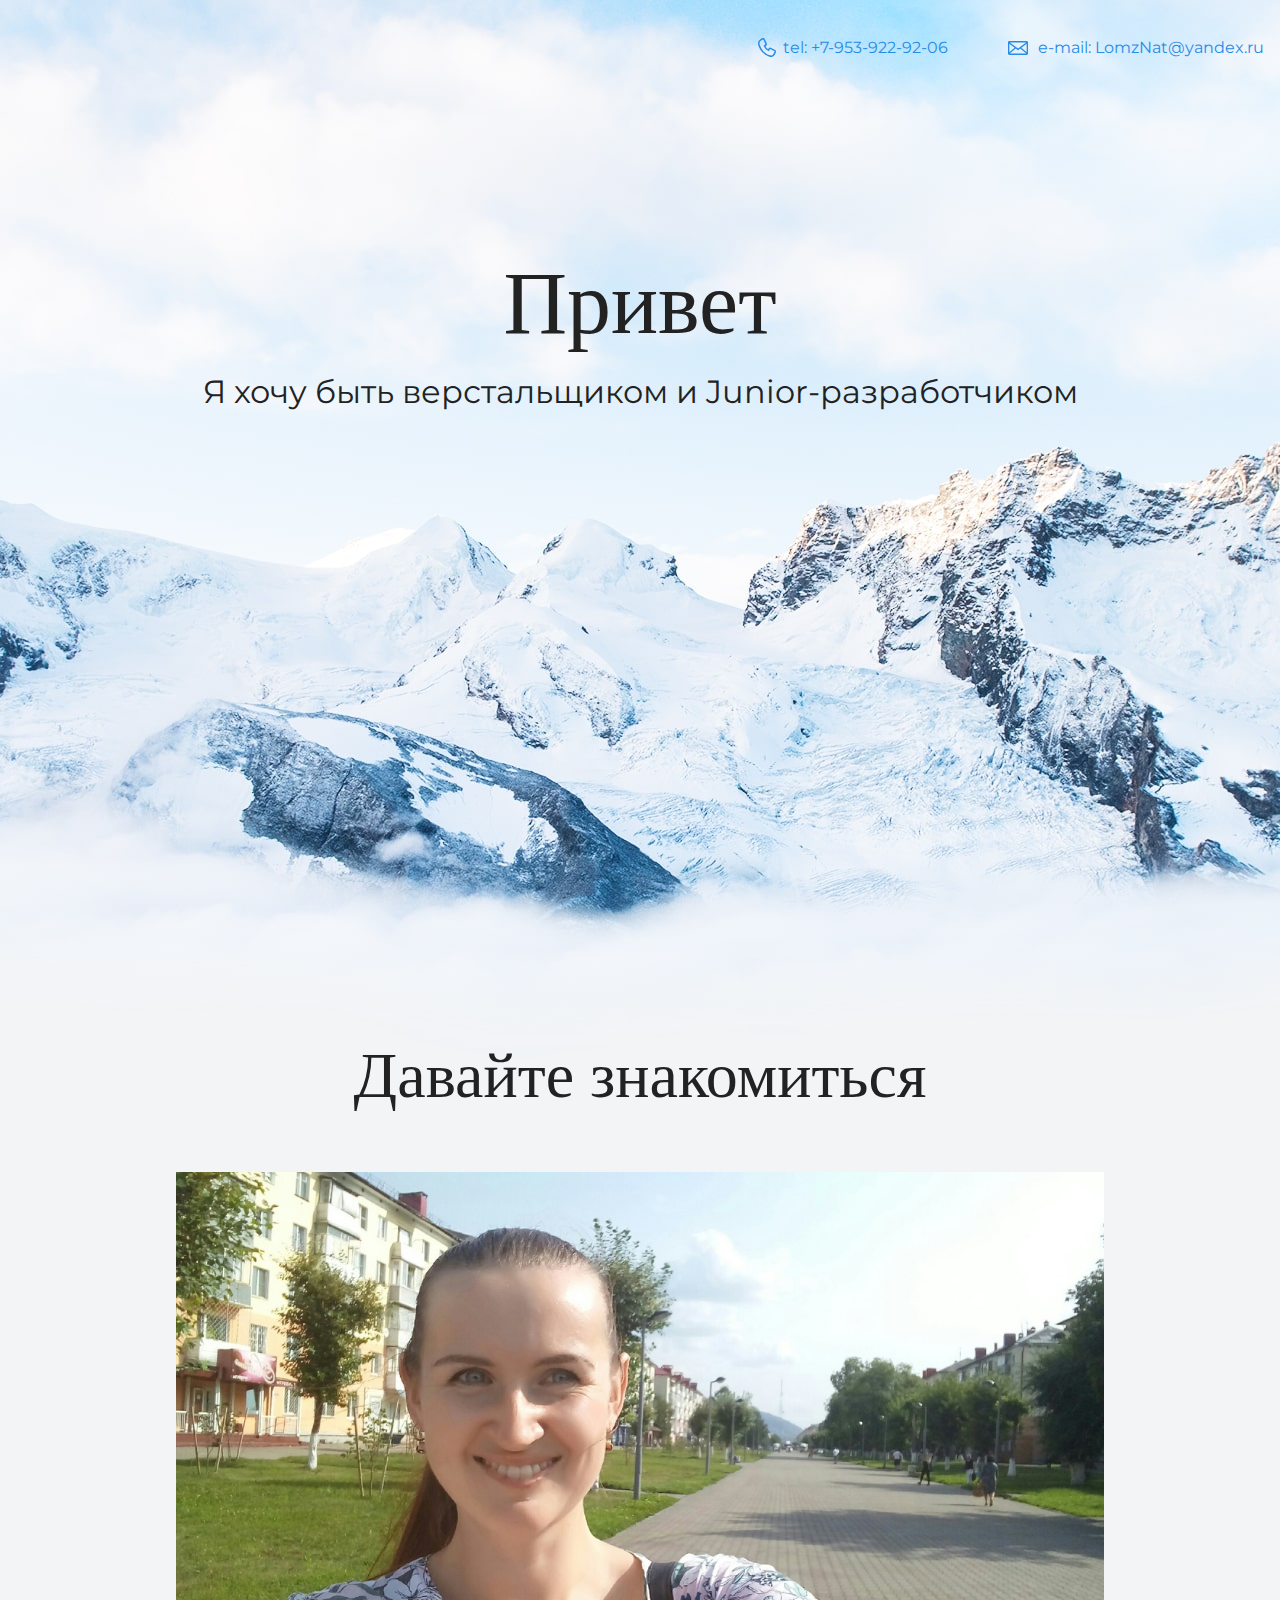
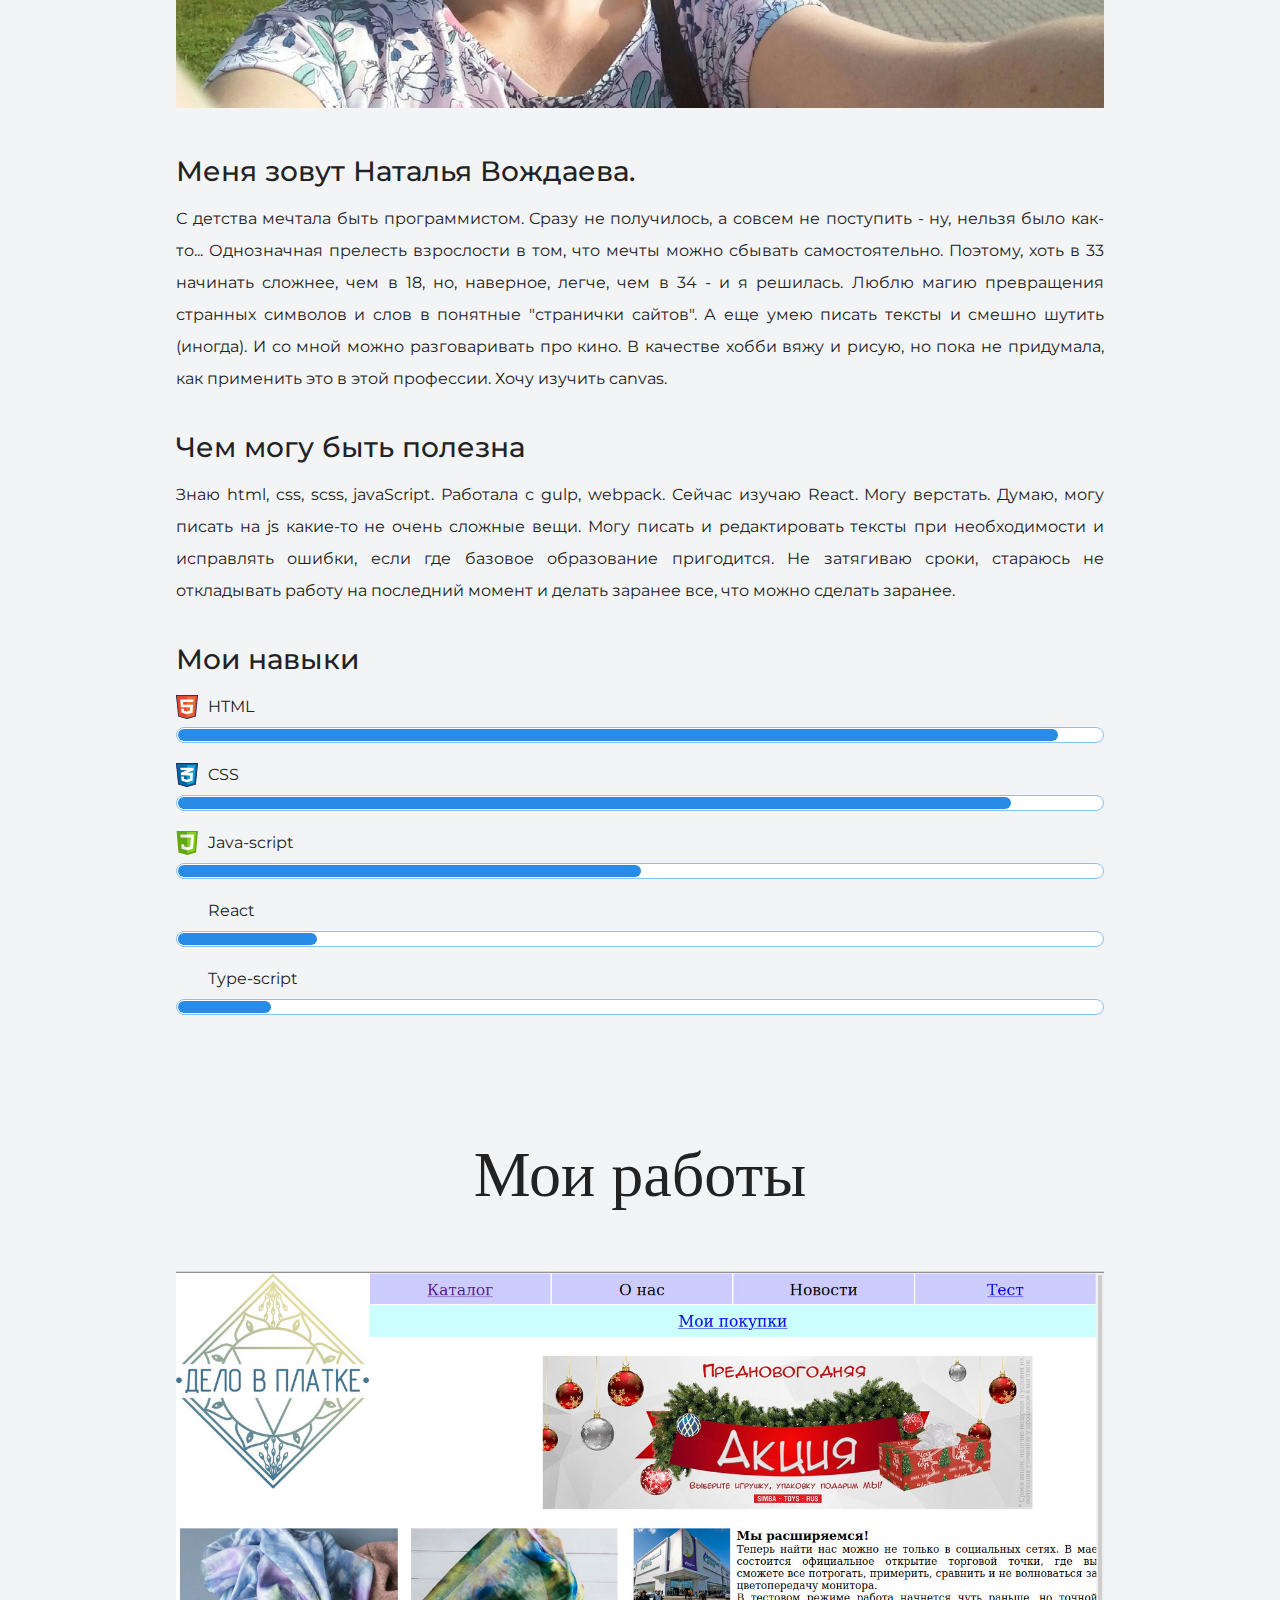
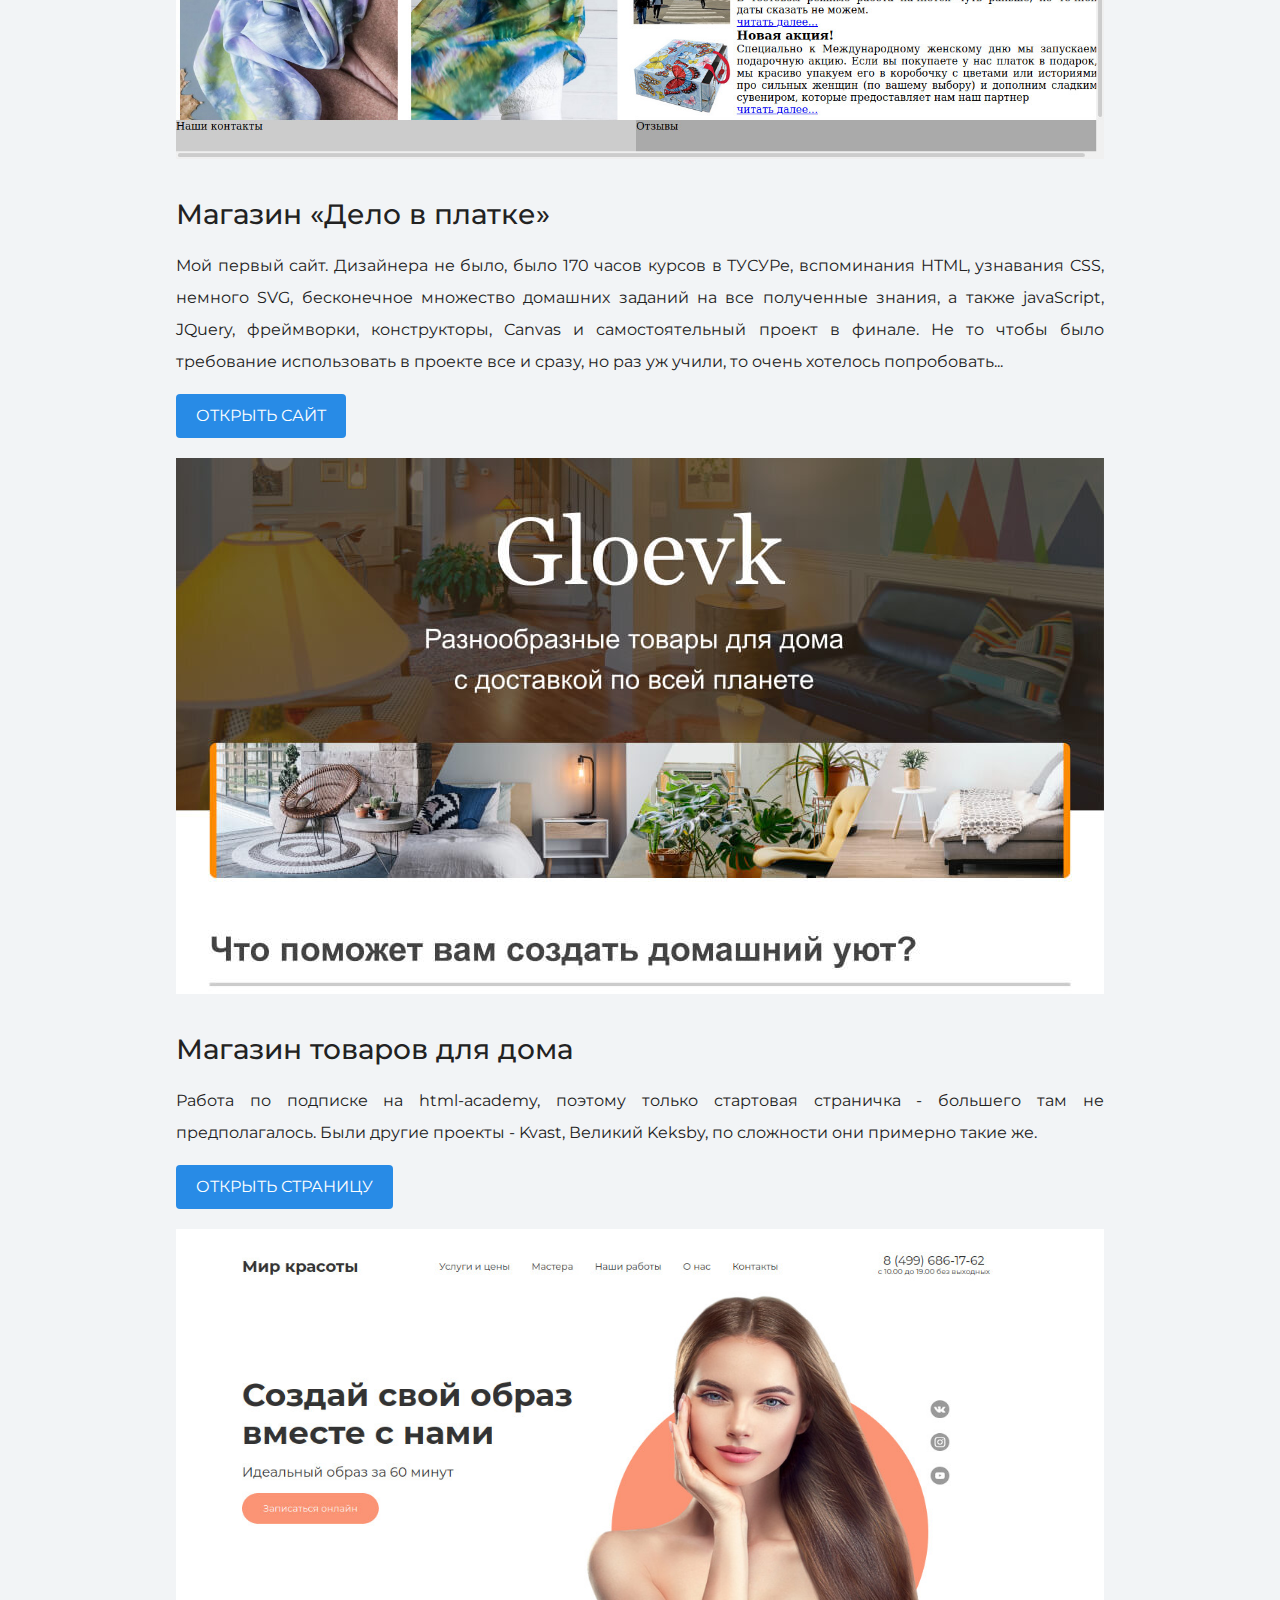
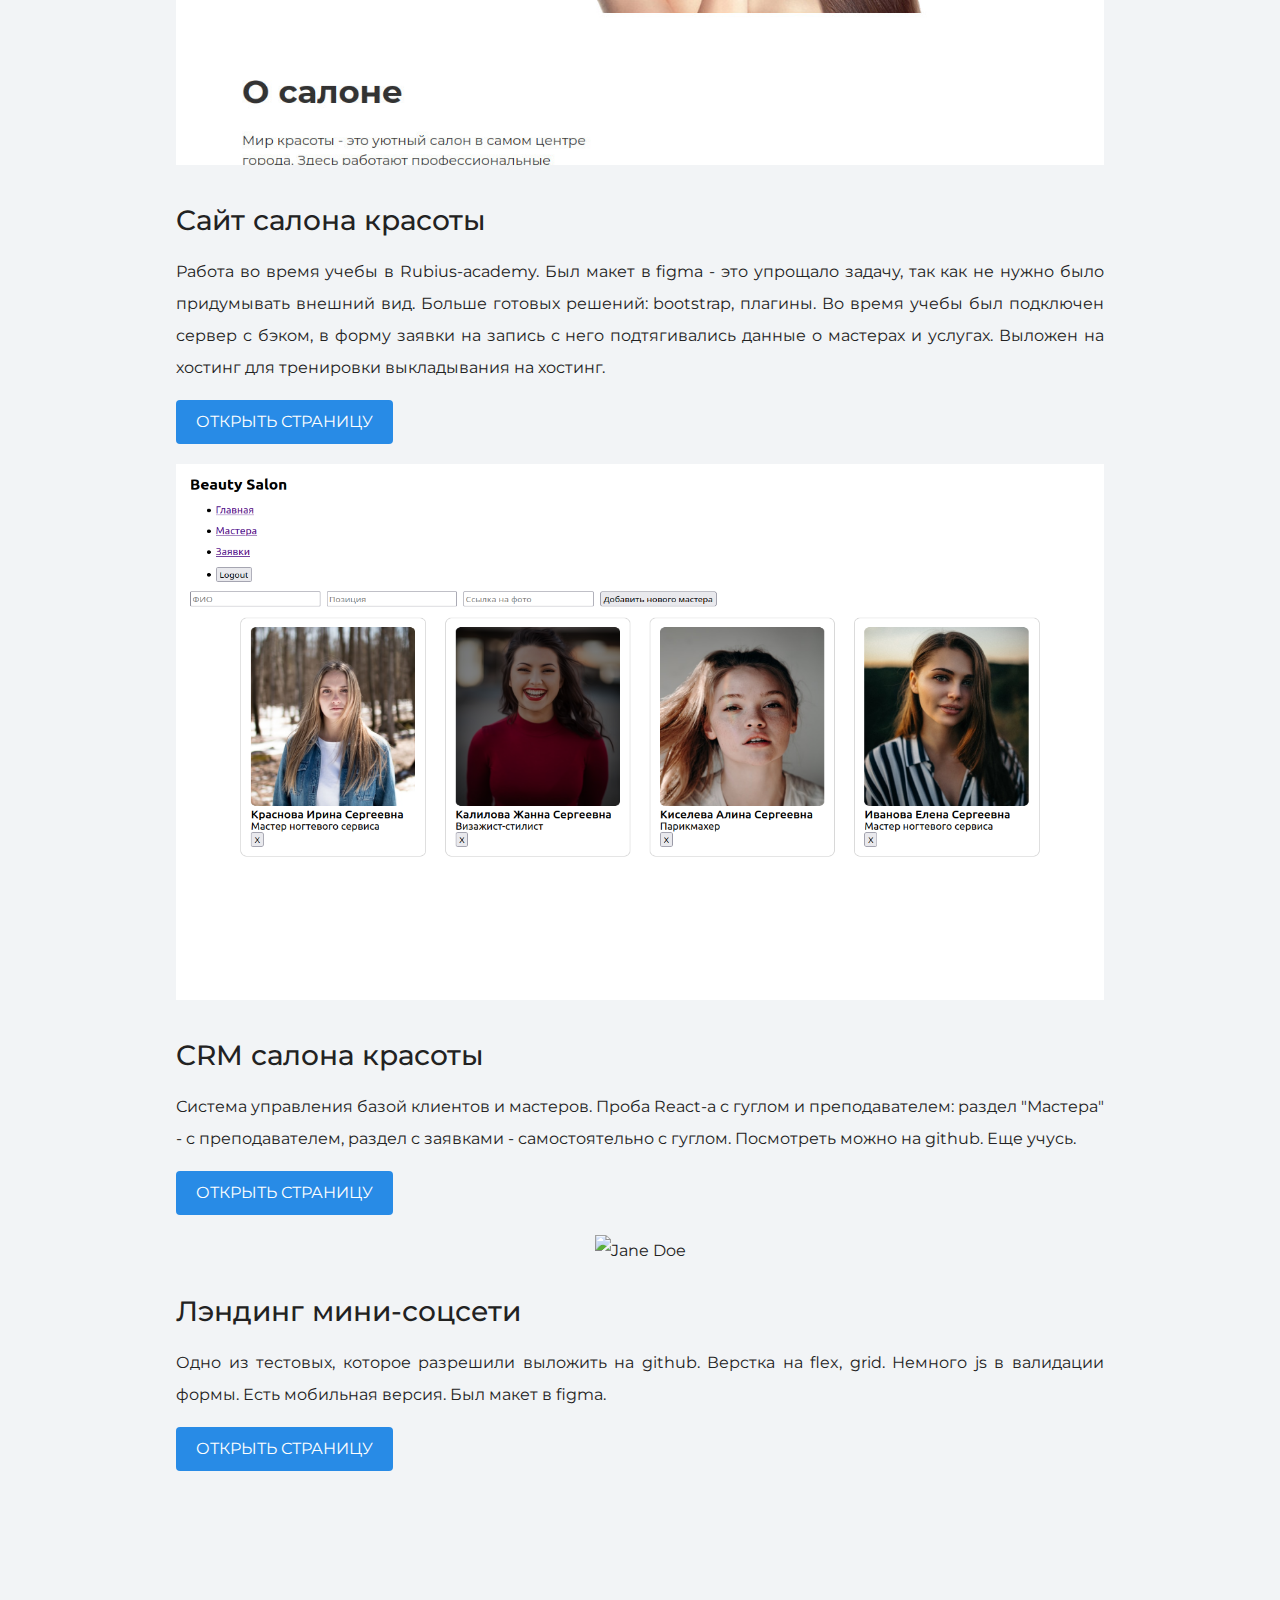
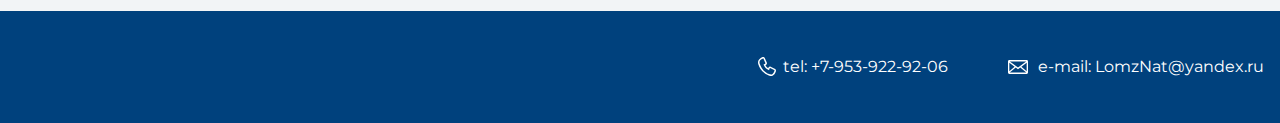
==== index.html @ 494c59b0 "Add files via upload" ====
<!DOCTYPE html>
<html lang="ru">
  <head>
    <meta charset="UTF-8">
    <link rel="stylesheet" href="style.css">
    <link href="https://fonts.googleapis.com/css?family=Montserrat:400,500,700|Old+Standard+TT&display=swap&subset=cyrillic" rel="stylesheet">
    <title>Портфолио Junior dev_Вождаева</title>
  </head>

  <body>
    <header class="page-header">
      <div class="container">
      <a href="tel:+79539229206" class="header-phone">tel: +7-953-922-92-06</a>
      <a href="mailto:LomzNat@yandex.ru" class="header-email">e-mail: LomzNat@yandex.ru</a>  
      </div>  
    </header>

    <section class="hero-image">
      <div class="container">
      <h1 class="heading">Привет</h1>
      <p>Я хочу быть верстальщиком и Junior-разработчиком</p>
    </div>
    </section>

    <section class="intro">
      <div class="container">
      <h2 class="subheading">Давайте знакомиться</h2>
      <figure class="user-image">
        <img src="files/photo2.jpeg" width="928" height="536" alt="Фотография">
      </figure>
      <h3>Меня зовут Наталья Вождаева.</h3>
      <p>С детства мечтала быть программистом. Сразу не получилось, а совсем не поступить - ну, нельзя было как-то... 
        Однозначная прелесть взрослости в том, что мечты можно сбывать самостоятельно. Поэтому, хоть в 33 начинать сложнее, 
        чем в 18, но, наверное, легче, чем в 34 - и я решилась. Люблю магию превращения странных символов и слов 
        в понятные "странички сайтов". А еще умею писать тексты и смешно шутить (иногда). И со мной можно разговаривать про кино. 
        В качестве хобби вяжу и рисую, но пока не придумала, как применить это в этой профессии. Хочу изучить canvas. 
      <h3>Чем могу быть полезна</h3>
      <p>Знаю html, css, scss, javaScript. Работала с gulp, webpack. Сейчас изучаю React. Могу верстать. Думаю, могу писать на js
        какие-то не очень сложные вещи. Могу писать и редактировать тексты при необходимости и исправлять ошибки, если 
        где базовое образование пригодится. Не затягиваю сроки, стараюсь не откладывать работу на последний момент и делать заранее все, 
        что можно сделать заранее. 
      </p>
    
    <div class="skills">
      <h3>Мои навыки</h3>
      <dl class="skills-list">
        <dt class="skill-html">HTML</dt>
        <dd class="level"><div style="width: 95%;">95%</div></dd>
        <dt class="skill-css">CSS</dt>
        <dd class="level"><div style="width: 90%;">90%</div></dd>
        <dt class="skill-js">Java-script</dt>
        <dd class="level"><div style="width: 50%;">50%</div></dd>
        <dt class="skill-react">React</dt>
        <dd class="level"><div style="width: 15%;">15%</div></dd>
        <dt class="skill-ts">Type-script</dt>
        <dd class="level"><div style="width: 10%;">10%</div></dd>
      </dl>
    </div>
    </div>
    </section>

    <section class="portfolio">
      <div class="container">
      <h2 class="subheading">Мои работы</h2>

      <figure class="project-image">
        <img src="files/delovplatke.jpg" width="928" height="488" alt="Cайт магазина Дело в платке">
      </figure>
      <h3>Магазин «Дело в платке»</h3>
      <p>Мой первый сайт. Дизайнера не было, было 170 часов курсов в ТУСУРе, вспоминания HTML, узнавания CSS, немного SVG,  
        бесконечное множество домашних заданий на все полученные знания, а также javaScript, 
        JQuery, фреймворки, конструкторы, Canvas и самостоятельный проект в финале. Не то чтобы было требование 
        использовать в проекте все и сразу, но раз уж учили, то очень хотелось попробовать...</p>
      <a class="button" href="source/delovplatke/index.html">Открыть сайт</a>
      
      <figure class="project-image">
        <img src="files/project.jpg" width="928" height="536" alt="Cайт магазина товаров для дома">
      </figure>
      <h3>Магазин товаров для дома</h3>
      <p>Работа по подписке на html-academy, поэтому только стартовая страничка - большего там не предполагалось. 
        Были другие проекты - Kvast, Великий Keksby, по сложности они примерно такие же.
      </p>
      <a class="button" href="source/project/index.html">Открыть страницу</a>

      <figure class="project-image">
        <img src="files/beautySalon.jpg" width="928" height="536" alt="Cайт салона красоты">
      </figure>
      <h3>Cайт салона красоты</h3>
      <p> Работа во время учебы в Rubius-academy. Был макет в figma - это упрощало задачу, так как не нужно было придумывать 
        внешний вид. Больше готовых решений: bootstrap, плагины. Во время учебы был подключен сервер с бэком, 
        в форму заявки на запись с него подтягивались данные о мастерах и услугах. Выложен на хостинг для тренировки выкладывания на хостинг.    
      </p>
      <a class="button" href="https://determined-swanson-a44406.netlify.app">Открыть страницу</a>

      <figure class="project-image">
        <img src="files/crm.jpg" width="928" height="536" alt="CRM салона красоты">
      </figure>
      <h3>CRM салона красоты</h3>
      <p>Система управления базой клиентов и мастеров. Проба React-а с гуглом и преподавателем: раздел "Мастера" - с преподавателем,
         раздел с заявками - самостоятельно с гуглом. Посмотреть можно на github. Еще учусь.</p>
      <a class="button" href="https://github.com/NataliaVozhdaeva/BeautyWorld/tree/crm">Открыть страницу</a>   

      <figure class="project-image">
        <img src="files/JD.png" width="928" height="536" alt="Jane Doe">
      </figure>
      <h3>Лэндинг мини-соцсети</h3>
      <p>Одно из тестовых, которое разрешили выложить на github. Верстка на flex, grid. Немного js в валидации формы. Есть мобильная версия. Был макет в figma.</p>
      <a class="button" href="source/Jane Doe/src/index.html">Открыть страницу</a>   
    </div>
    </section>

    <footer class="page-footer">
      <div class="container">
        <a href="tel:+79539229206" class="footer-phone">tel: +7-953-922-92-06</a>
        <a href="mailto:LomzNat@yandex.ru" class="footer-email">e-mail: LomzNat@yandex.ru</a>   
      </div>   
    </footer>
  </body>
</html>
---- style.css ----
body {
  margin: 0;
  min-width: 960px;
  font-family: "Montserrat", "Helvetica", "Arial", sans-serif;
  font-size: 16px;
  line-height: 32px;
  color: #222222;
  background-color: #f2f4f6;
  background-image: url("img/hero-bg.jpg");
  background-repeat: no-repeat;
  background-position: top center;
}

.container {
  max-width: 928px;
  margin: 0 auto;
  padding: 0 16px;
  text-align: justify;
}

.page-header {
  margin: 0 0 160px;
  padding: 32px 0 32px;
}

.page-header .container,
.page-footer .container {
  max-width: 1408px;
  text-align: right;
}

.page-header a {
  margin-left: 56px;
  color: #288be6;
  text-decoration: none;
  background-repeat: no-repeat;
  background-position: left;
}

.header-email {
  padding-left: 30px;
  background-image: url("img/icon-email-header.svg");
}

.header-phone {
  padding-left: 25px;
  background-image: url("img/icon-phone-header.svg");
}

.hero-image {
  margin-bottom: 620px;
}

.hero-image .container {
  max-width: 1408px;
  text-align: center;
}

.heading {
  margin: 0 0 16px;
  font-family: "Old Standard TT", "Times", "Times New Roman", serif;
  font-size: 88px;
  line-height: 96px;
  font-weight: 400;
}

.hero-image p {
  margin: 0;
  font-size: 32px;
  line-height: 48px;
}

.intro {
  margin: 0 0 120px;
}

.subheading {
  margin: 0 0 56px;
  font-family: "Old Standard TT", "Times", "Times New Roman", serif;
  font-size: 64px;
  line-height: 80px;
  font-weight: 400;
  text-align: center;
}

.user-image {
  margin: 0 0 32px;
  text-align: center;
}

.intro h3,
.portfolio h3 {
  margin: 0 0 12px;
  font-size: 28px;
  line-height: 40px;
  font-weight: 500;
}

.intro p {
  margin: 0 0 32px;
}

.skills-list {
  margin: 0;
  padding: 0;
}

.skills-list dt {
  padding-left: 32px;
  background-repeat: no-repeat;
  background-position: left;
}

.skill-html {
  background-image: url("img/icon-html.svg");
}

.skill-css {
  background-image: url("img/icon-css.svg");
}

.skill-js {
  background-image: url("img/icon-js.png");
}

.skill-react {
  background-image: url("img/1.png");
}

.skill-ts {
  background-image: url("img/type.png");
}

.level {
  margin: 4px 0 16px;
  padding: 0;
  height: 14px;
  font-size: 0;
  background-color: #ffffff;
  border: 1px solid #86c3fa;
  border-radius: 8px;
}

.level div {
  margin: 1px;
  height: 12px;
  background-color: #288be6;
  border-radius: 6px;
}

.portfolio {
  margin: 0 0 120px;
}

.projects {
  margin: 0;
  padding: 0;
  list-style: none;
}

.projects li {
  margin: 0 0 80px;
}

.project-image {
  margin: 0 0 24px;
  text-align: center;
}

.projects p {
  margin: 0 0 24px;
}

.button {
  padding: 6px 20px;
  display: inline-block;
  vertical-align: baseline;
  text-decoration: none;
  text-transform: uppercase;
  border-radius: 4px;
  background-color: #288be6;
  color: #ffffff;
  margin-bottom: 20px;
}

.page-footer {
  padding: 40px 0;
  background-color: #00417d;
}

.page-footer a {
  margin-left: 56px;
  color: #ffffff;
  text-decoration: none;
  background-repeat: no-repeat;
  background-position: left;
}

.footer-email {
  padding-left: 30px;
  background-image: url("img/icon-email-footer.svg");
}

.footer-phone {
  padding-left: 25px;
  background-image: url("img/icon-phone-footer.svg");
}
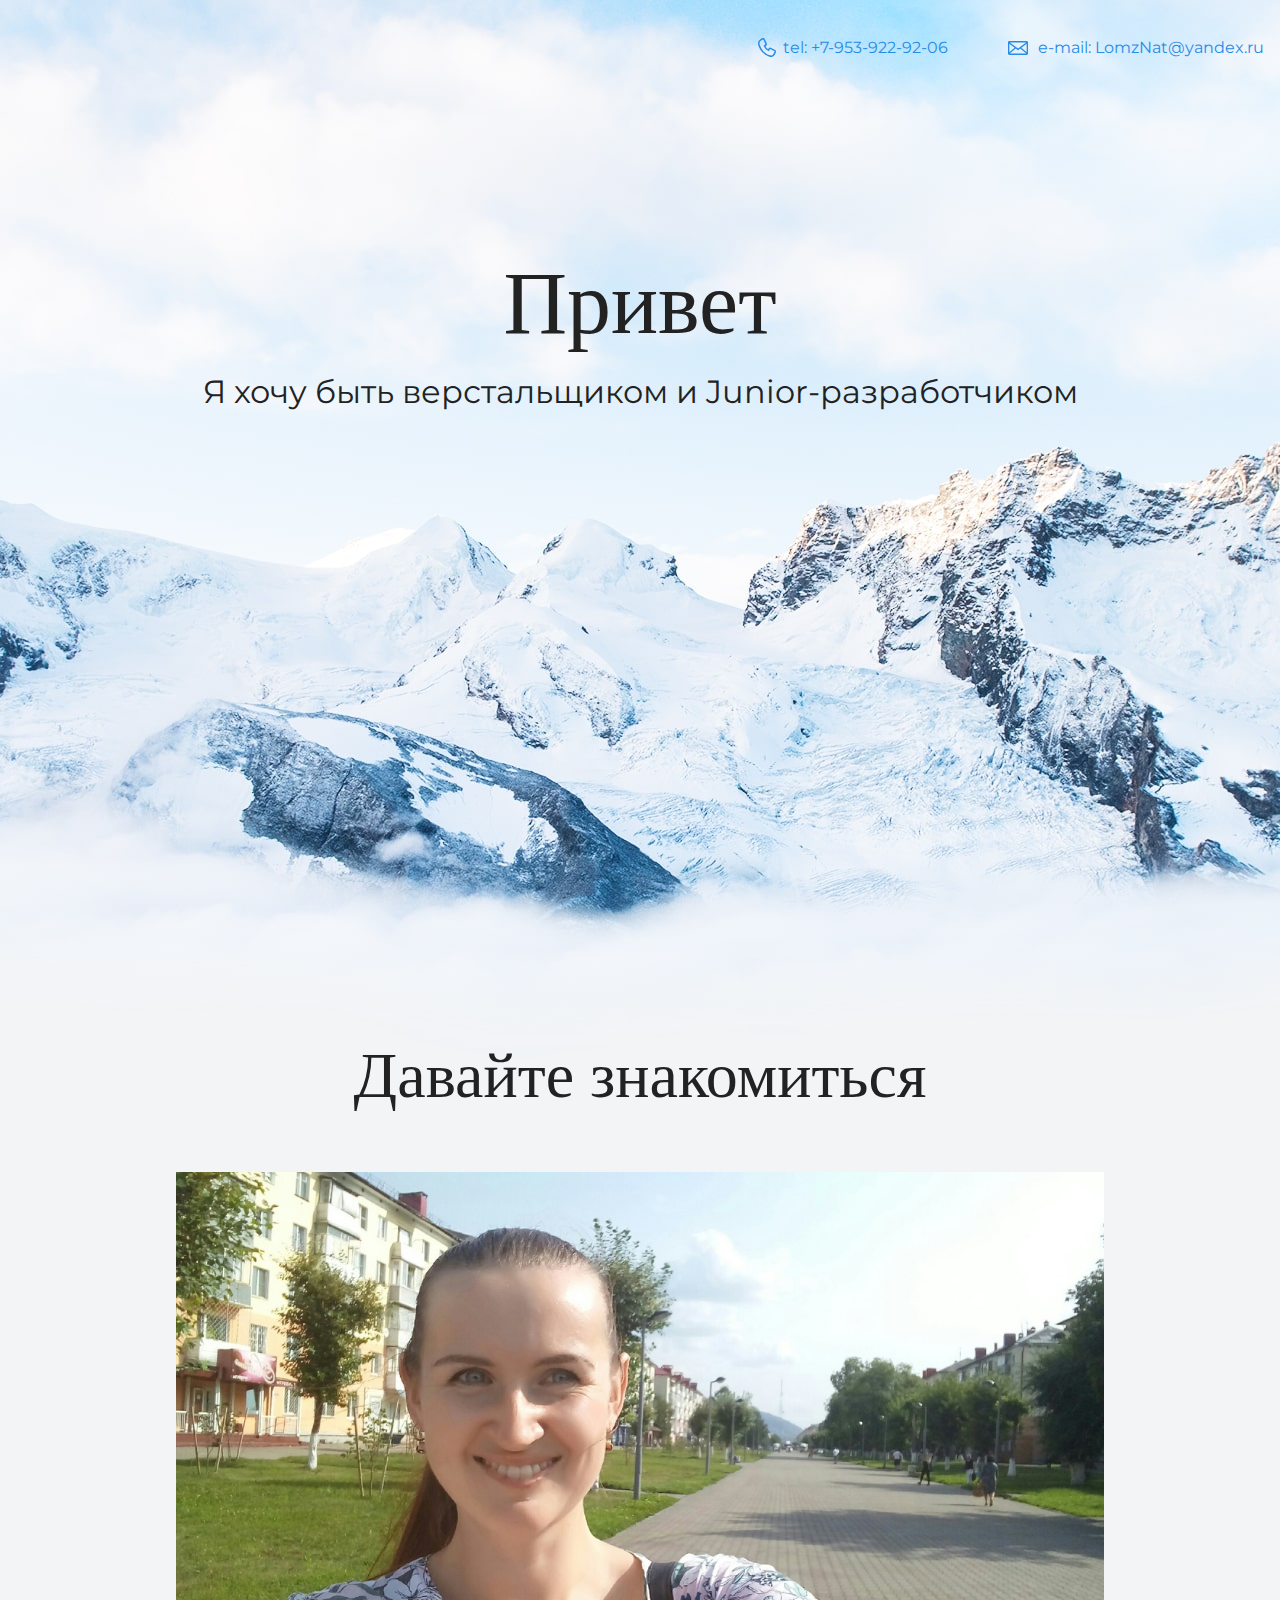
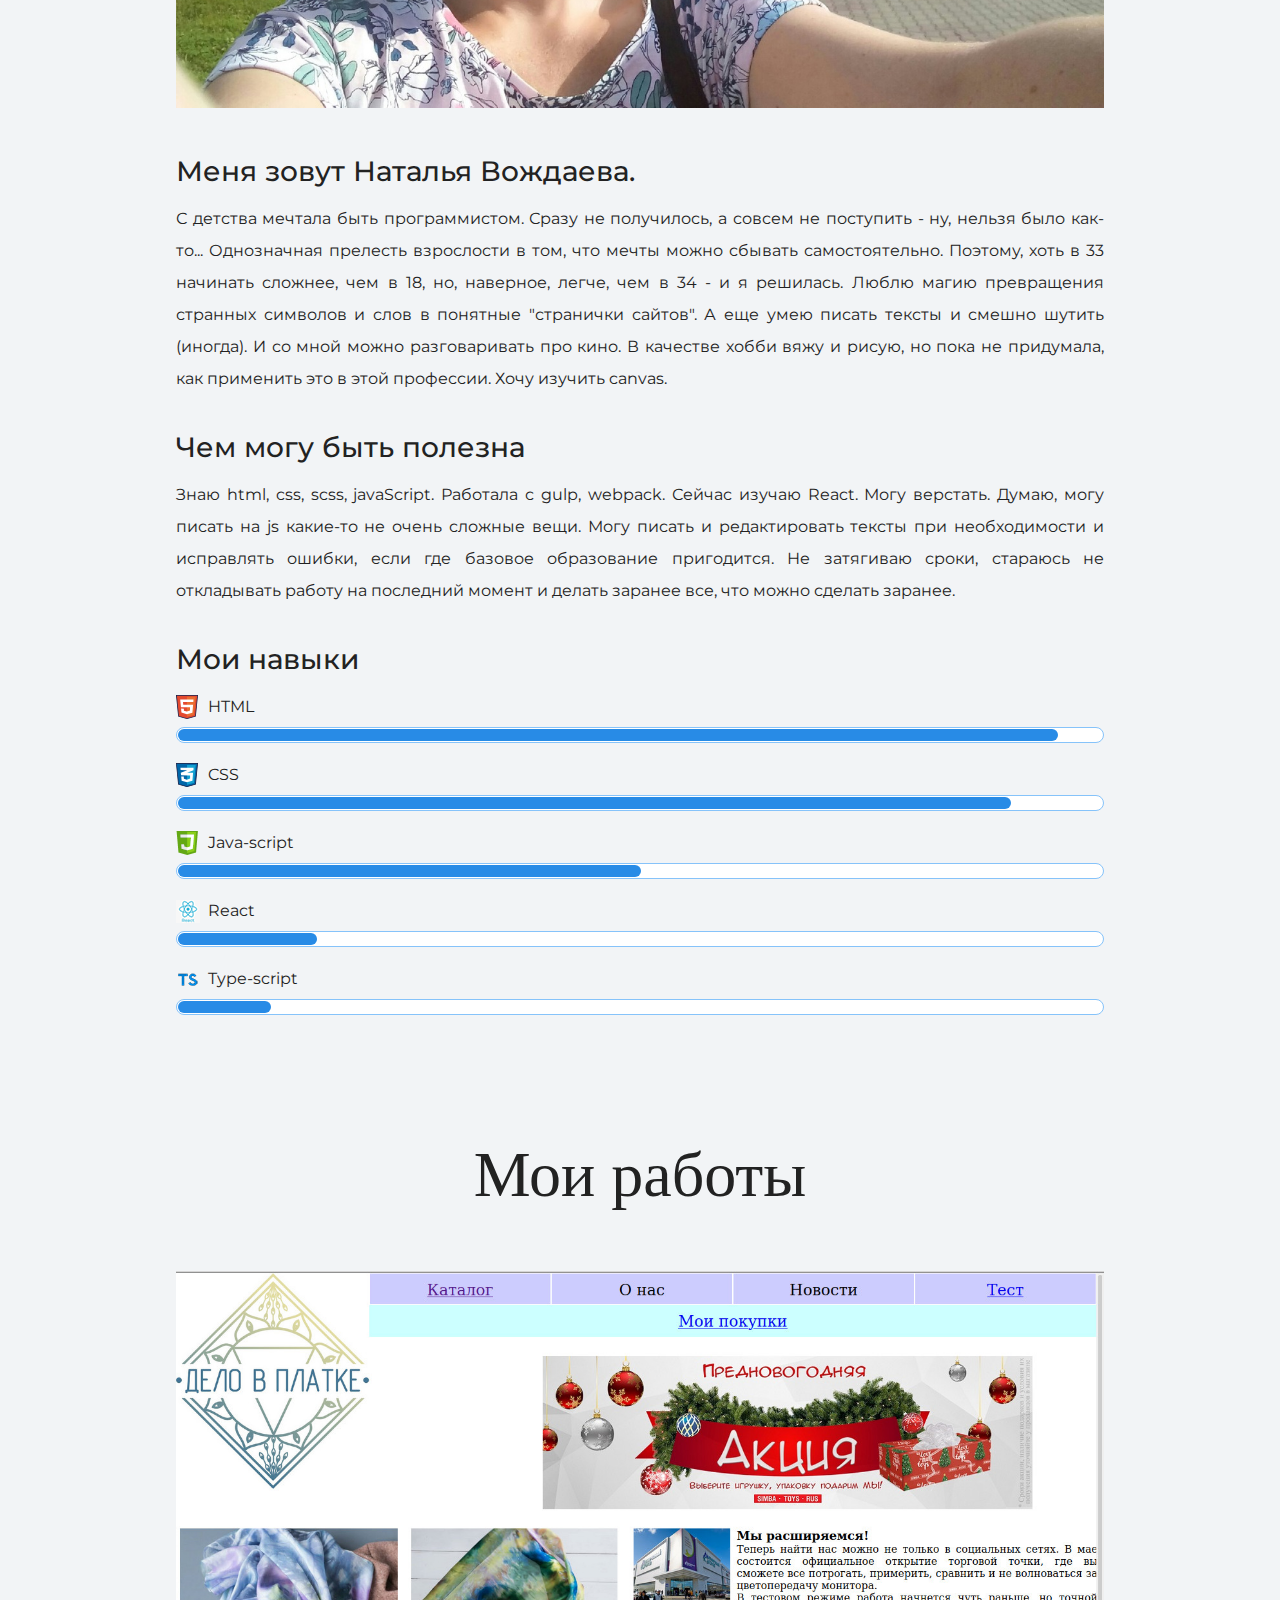
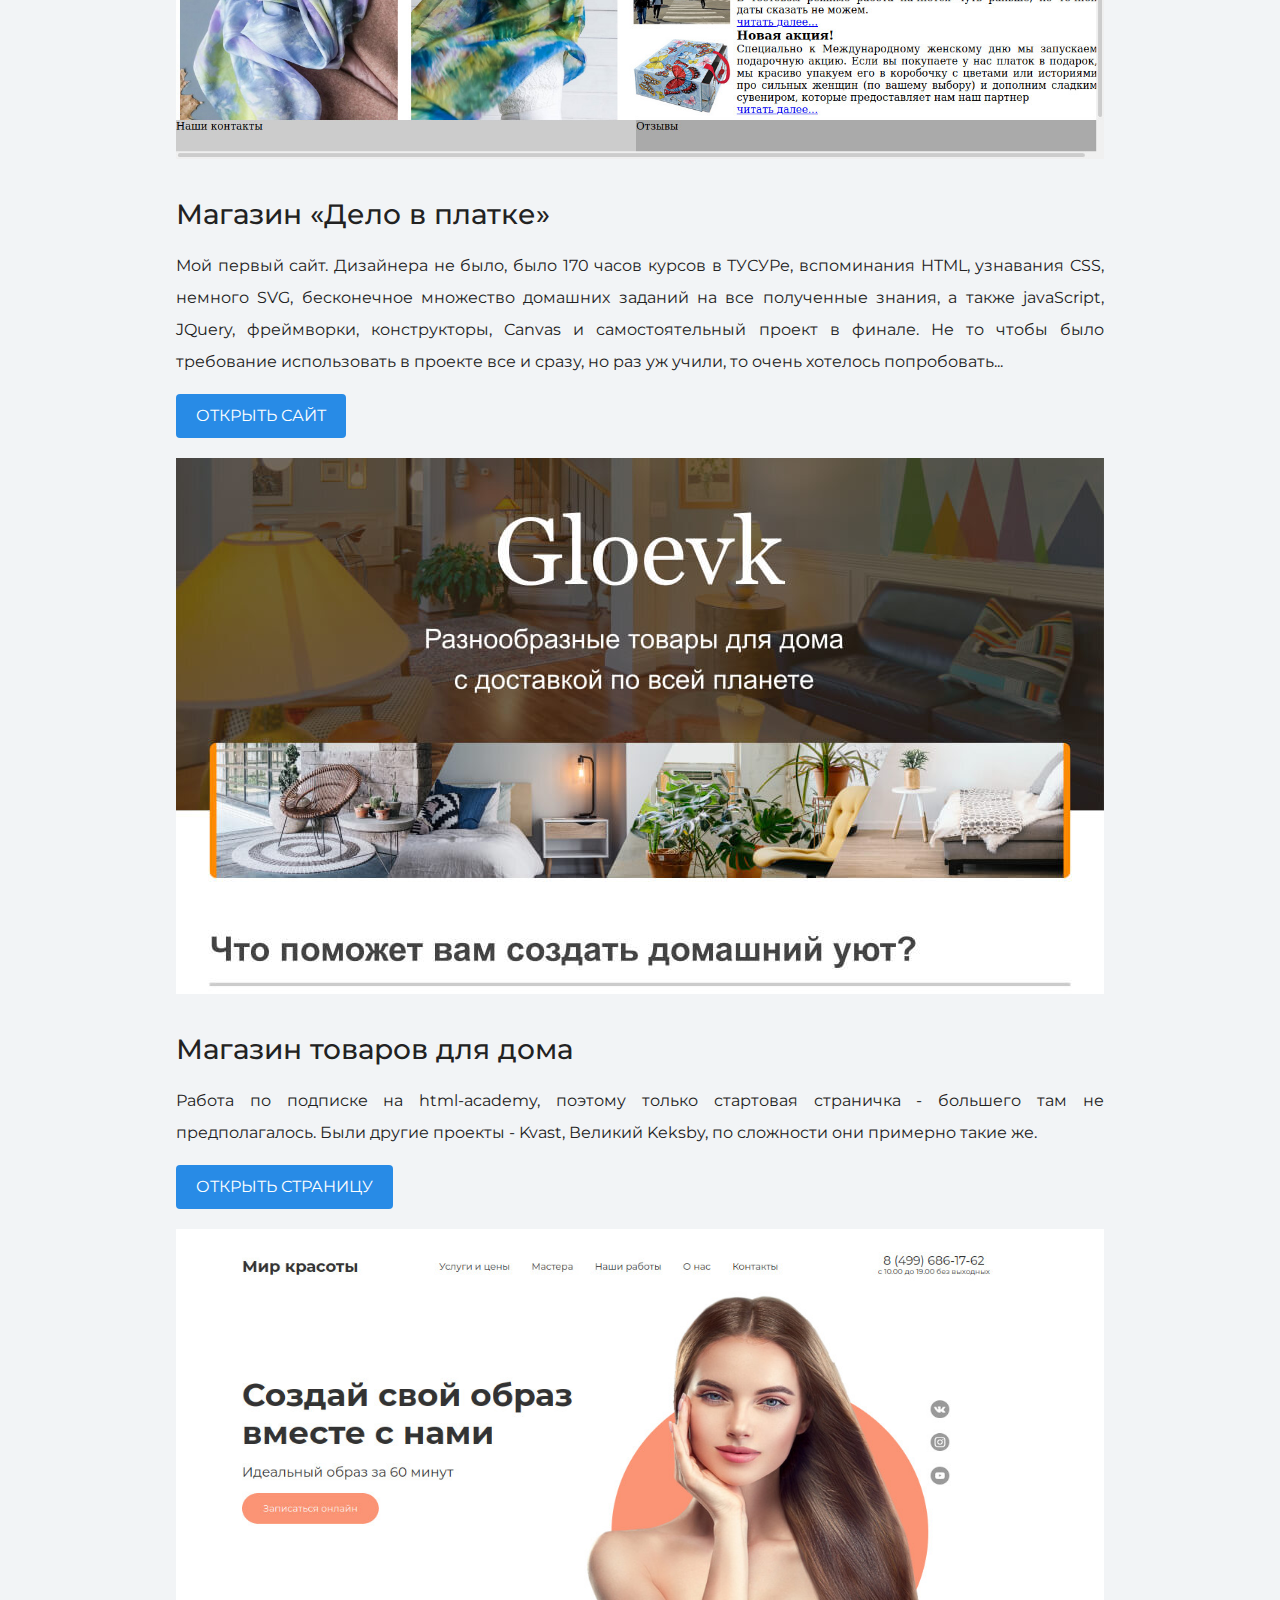
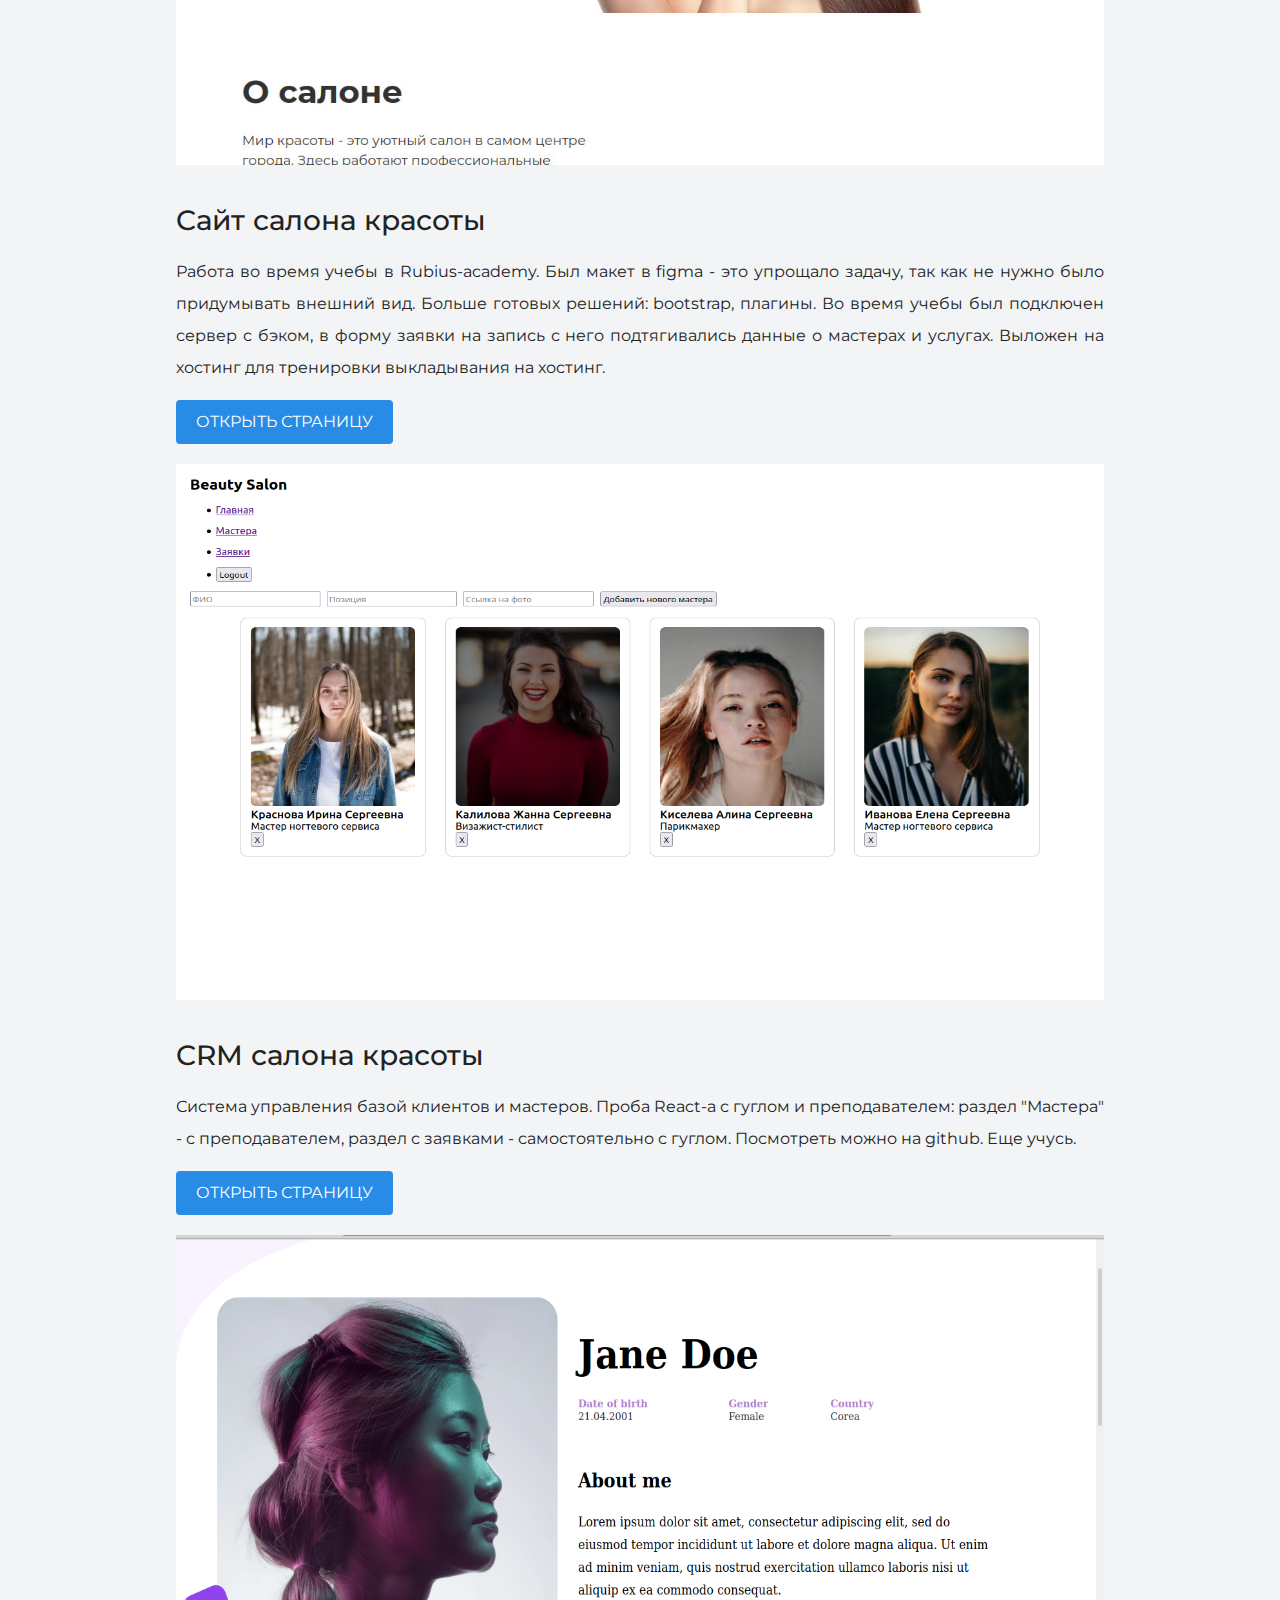
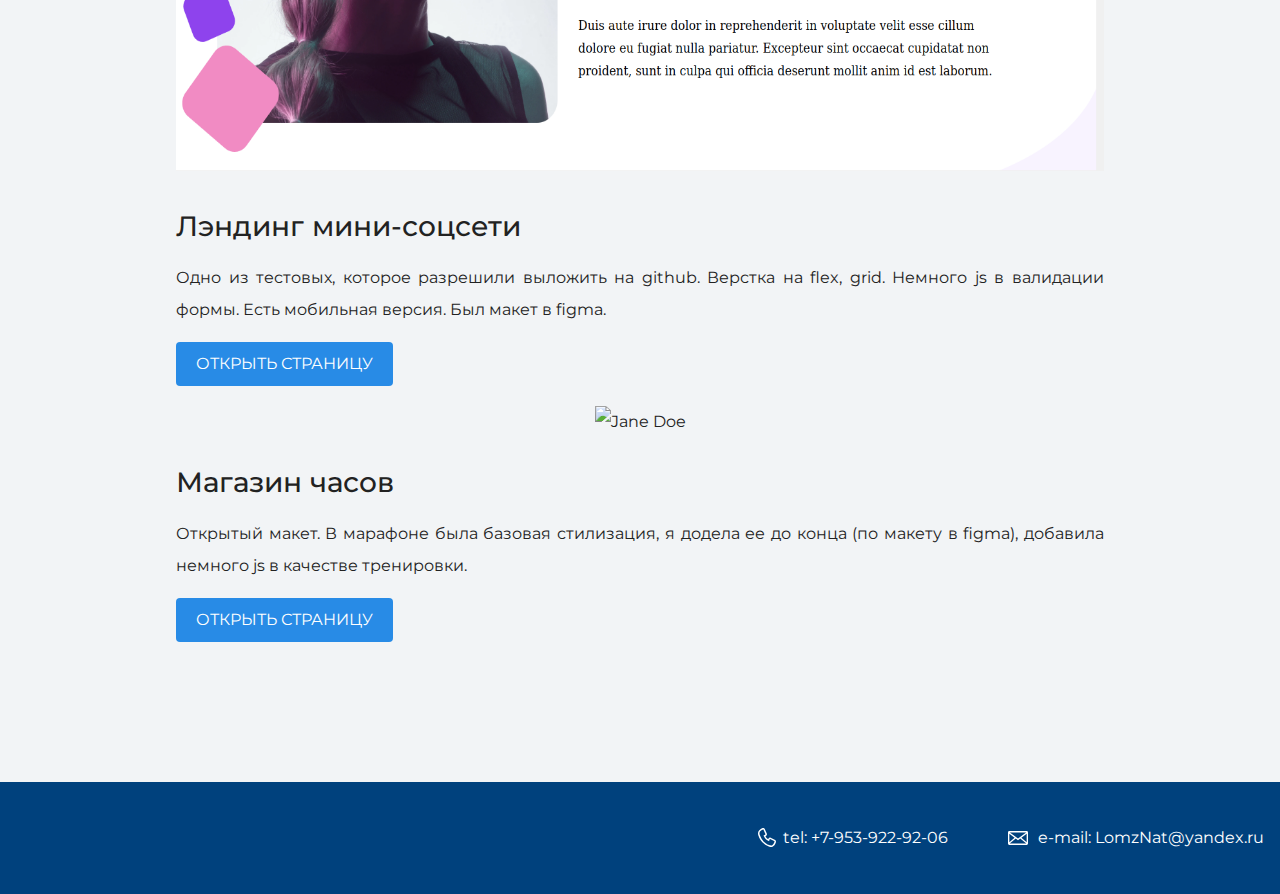
==== commit c97431f8: "+ one" ====
--- a/index.html
+++ b/index.html
@@ -51,9 +51,9 @@
         <dt class="skill-js">Java-script</dt>
         <dd class="level"><div style="width: 50%;">50%</div></dd>
         <dt class="skill-react">React</dt>
-        <dd class="level"><div style="width: 15%;">15%</div></dd>
+        <dd class="level"><div style="width: 15%;">10%</div></dd>
         <dt class="skill-ts">Type-script</dt>
-        <dd class="level"><div style="width: 10%;">10%</div></dd>
+        <dd class="level"><div style="width: 10%;">5%</div></dd>
       </dl>
     </div>
     </div>
@@ -106,6 +106,13 @@
       <h3>Лэндинг мини-соцсети</h3>
       <p>Одно из тестовых, которое разрешили выложить на github. Верстка на flex, grid. Немного js в валидации формы. Есть мобильная версия. Был макет в figma.</p>
       <a class="button" href="source/Jane Doe/src/index.html">Открыть страницу</a>   
+
+      <figure class="project-image">
+        <img src="files/watchStore.jpg" width="928" height="536" alt="Jane Doe">
+      </figure>
+      <h3>Магазин часов</h3>
+      <p>Открытый макет. В марафоне была базовая стилизация, я додела ее до конца (по макету в figma), добавила немного js в качестве тренировки. </p>
+      <a class="button" href="https://github.com/NataliaVozhdaeva/WatchStore">Открыть страницу</a>   
     </div>
     </section>
 
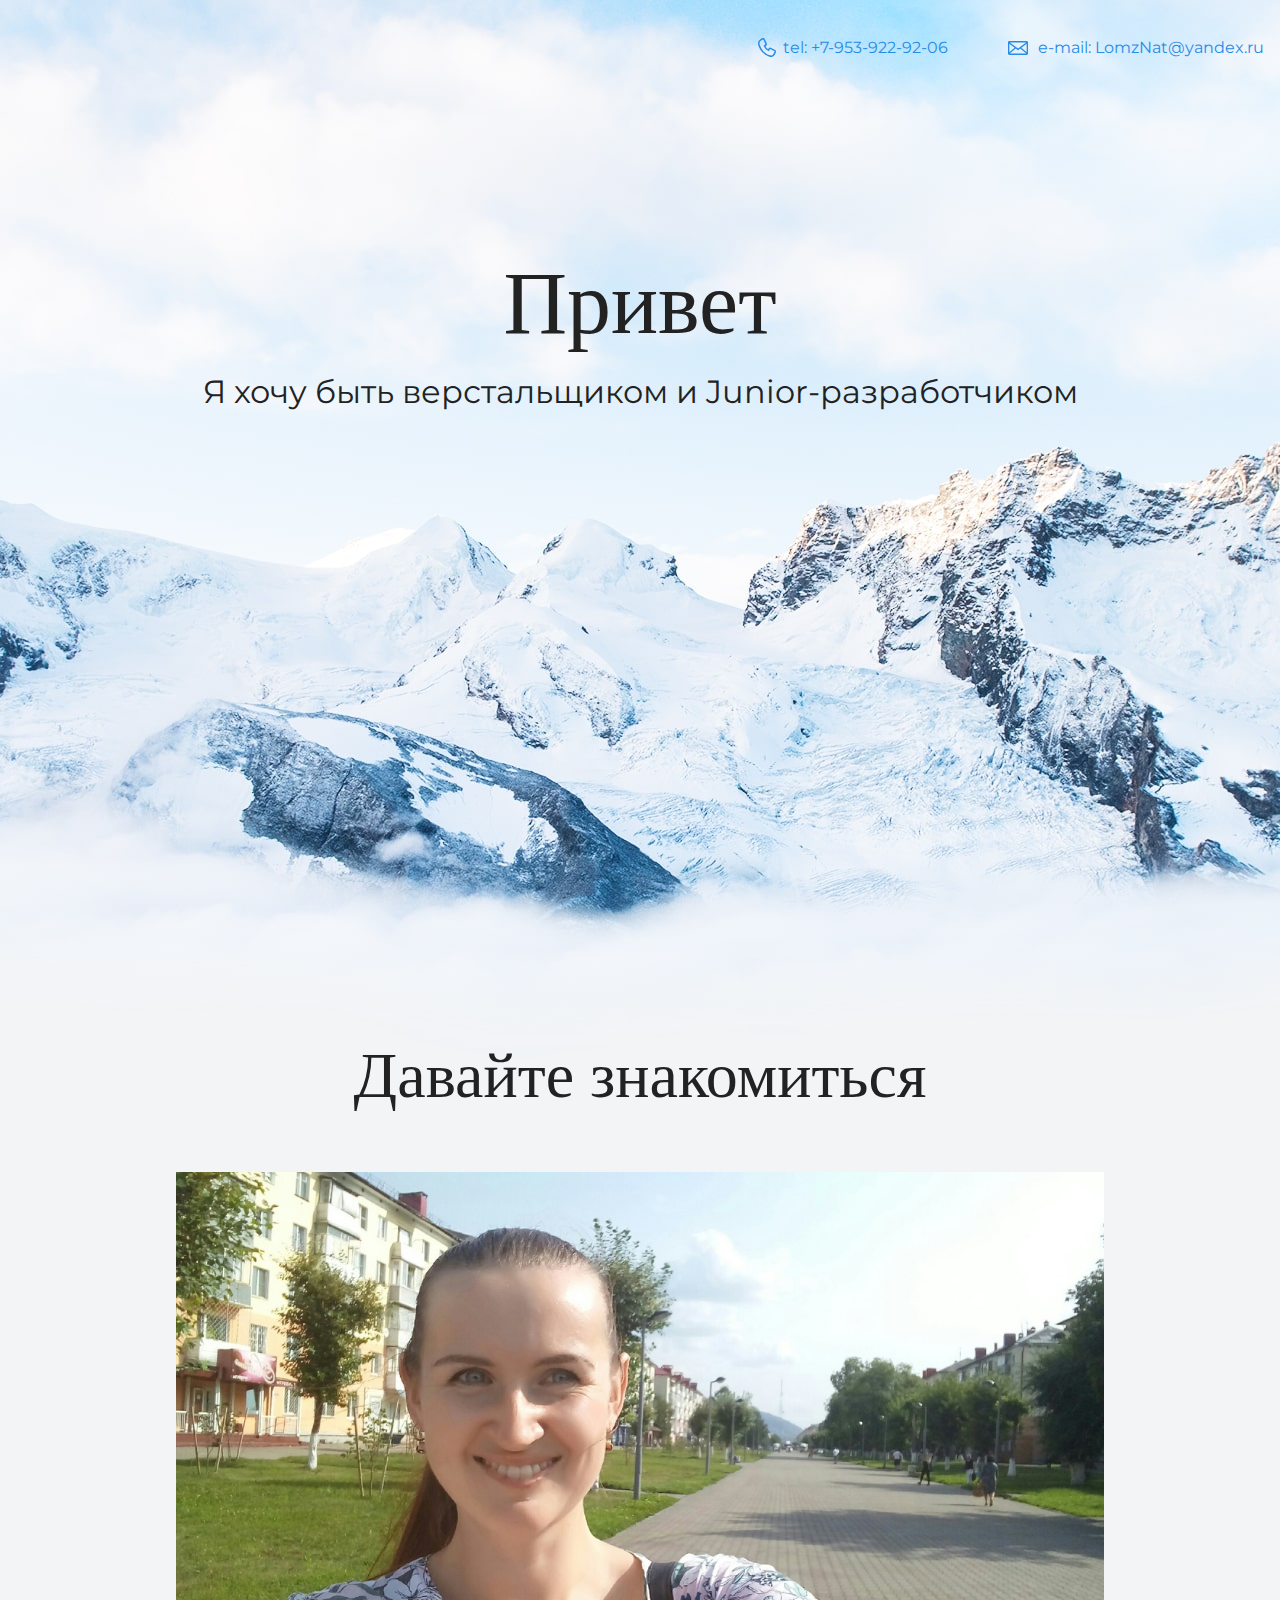
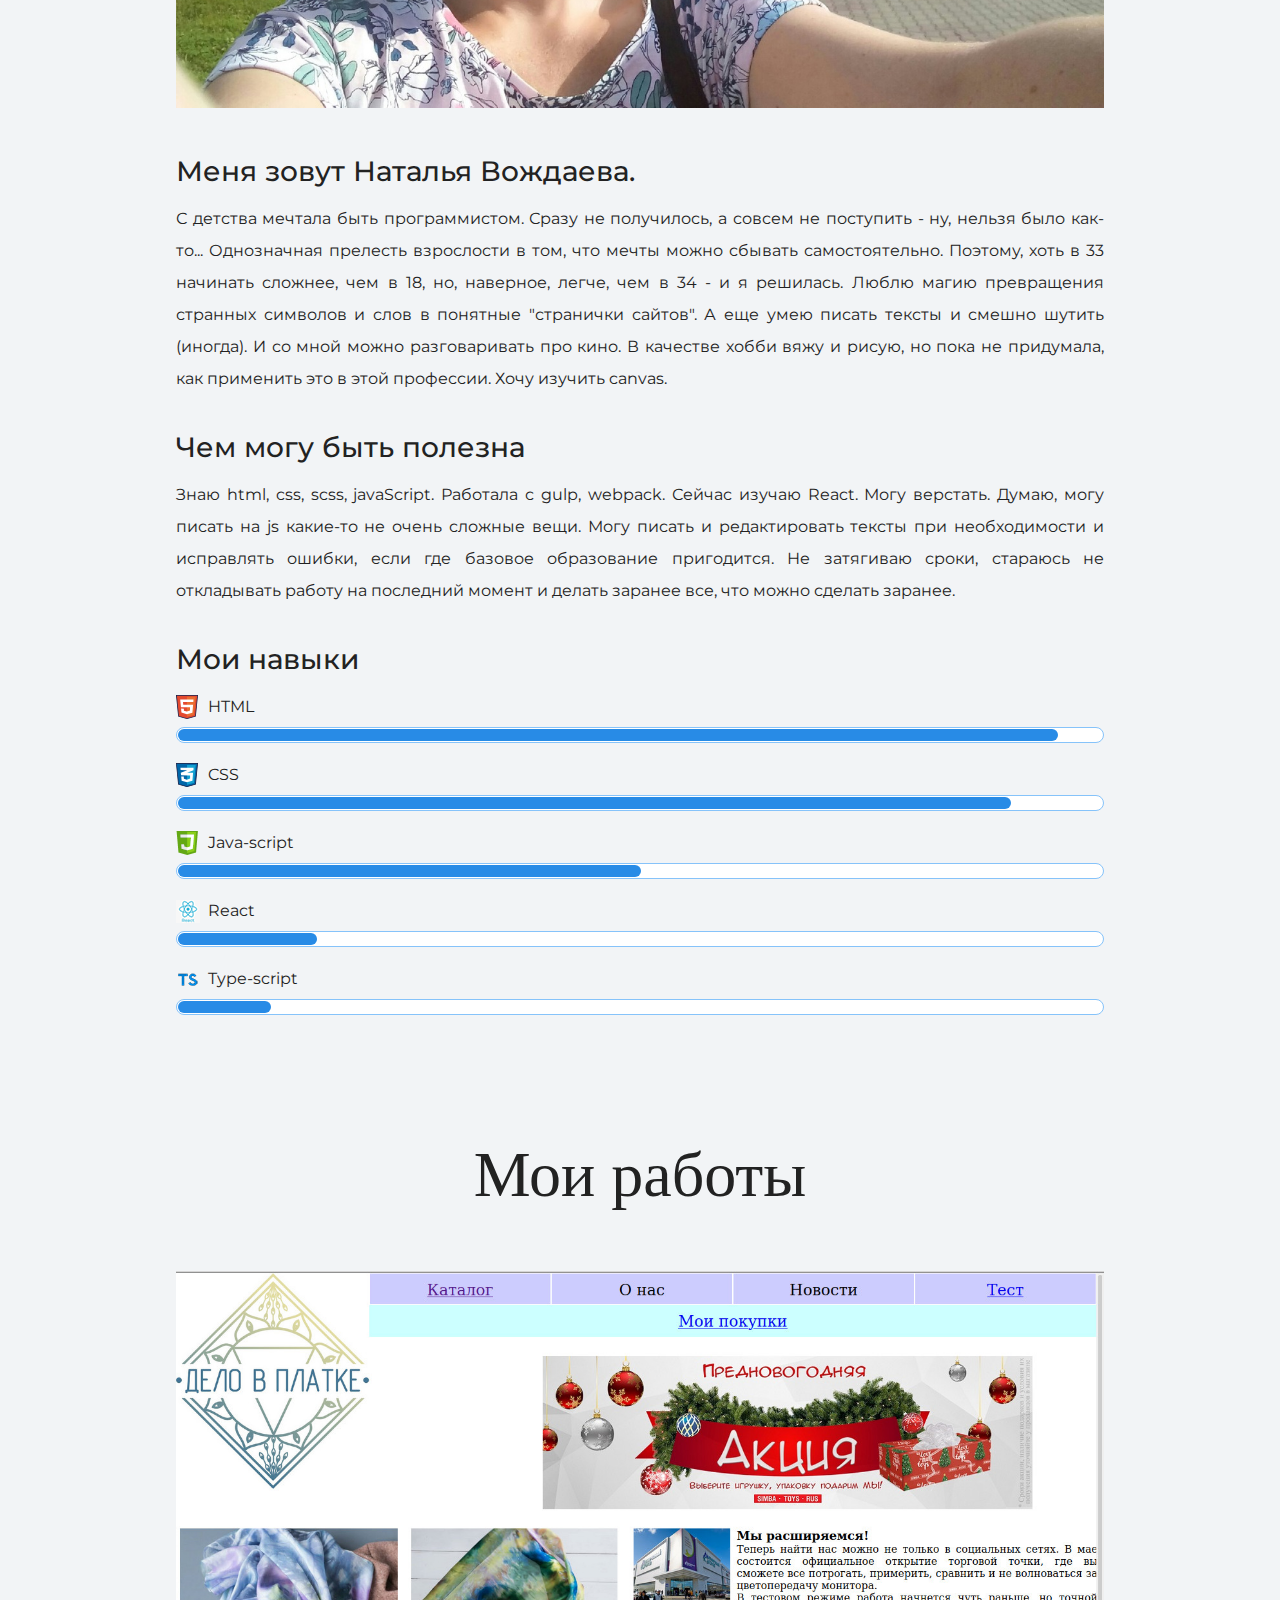
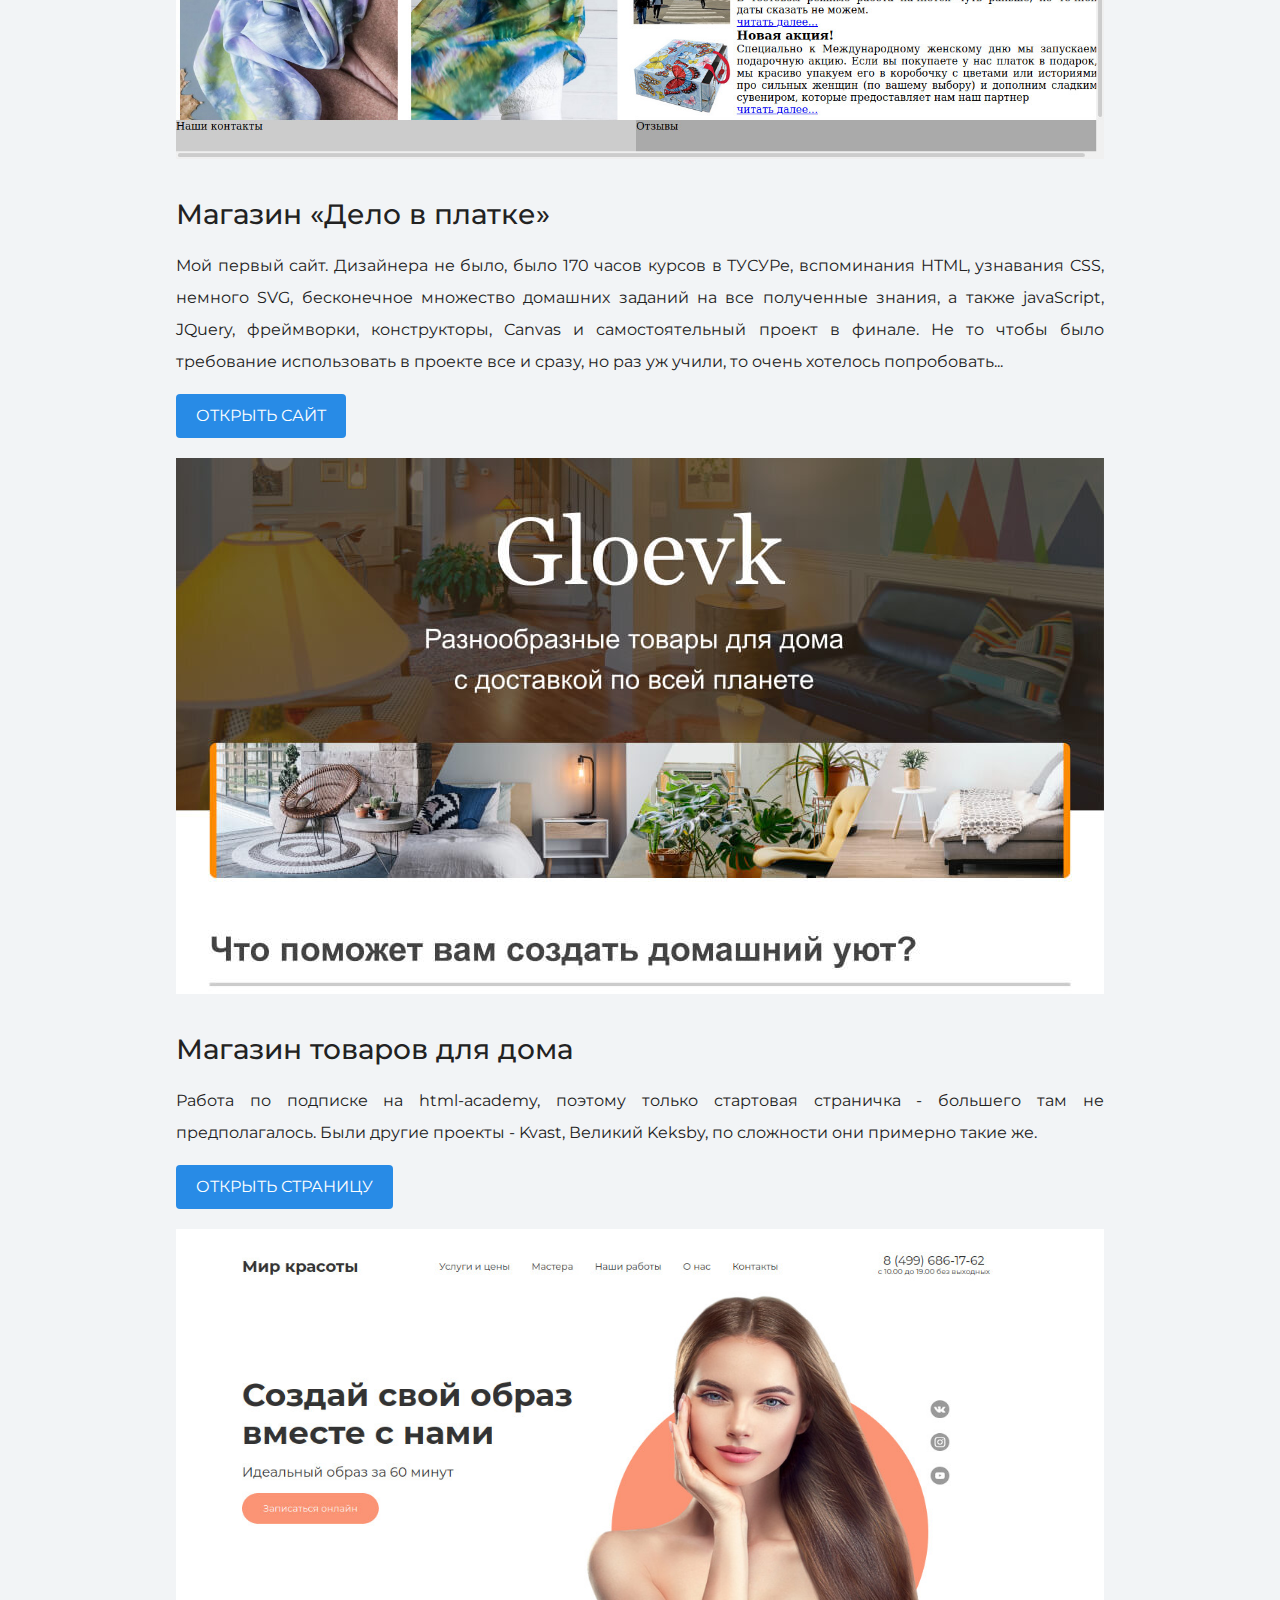
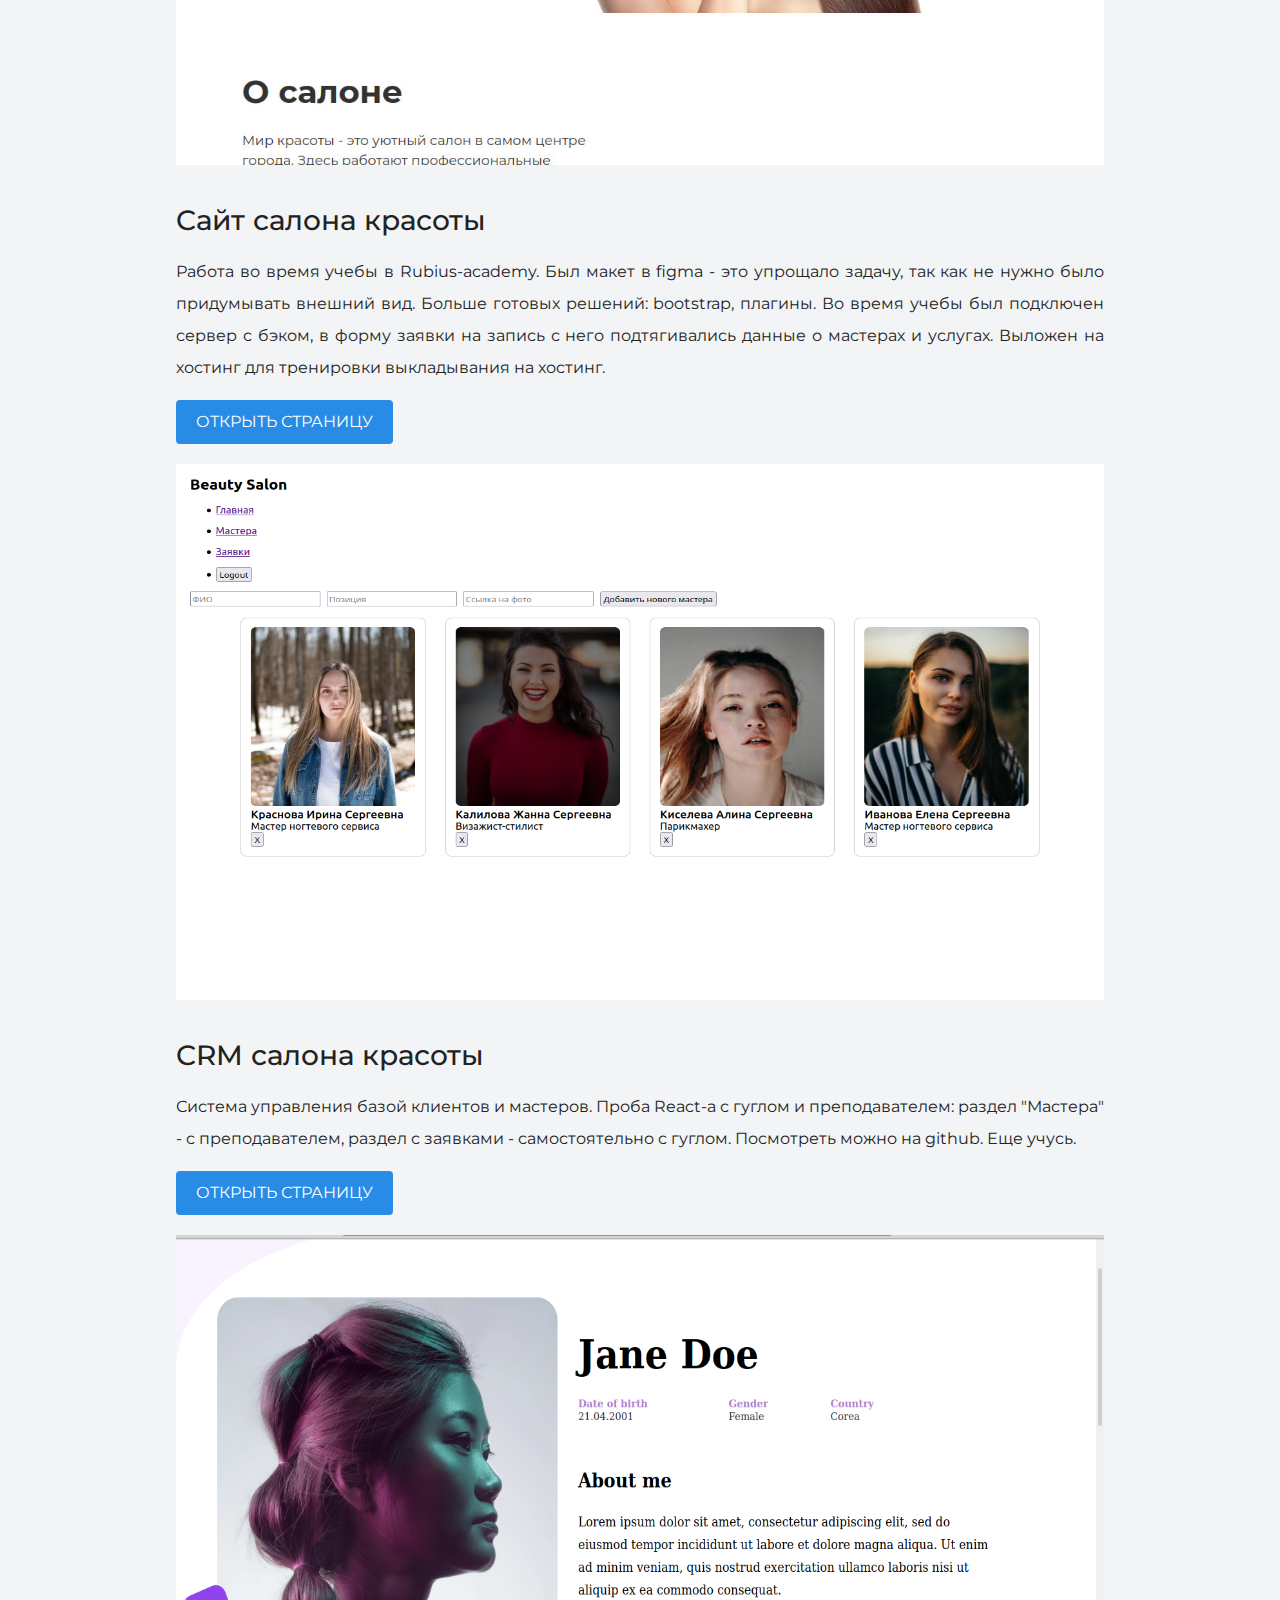
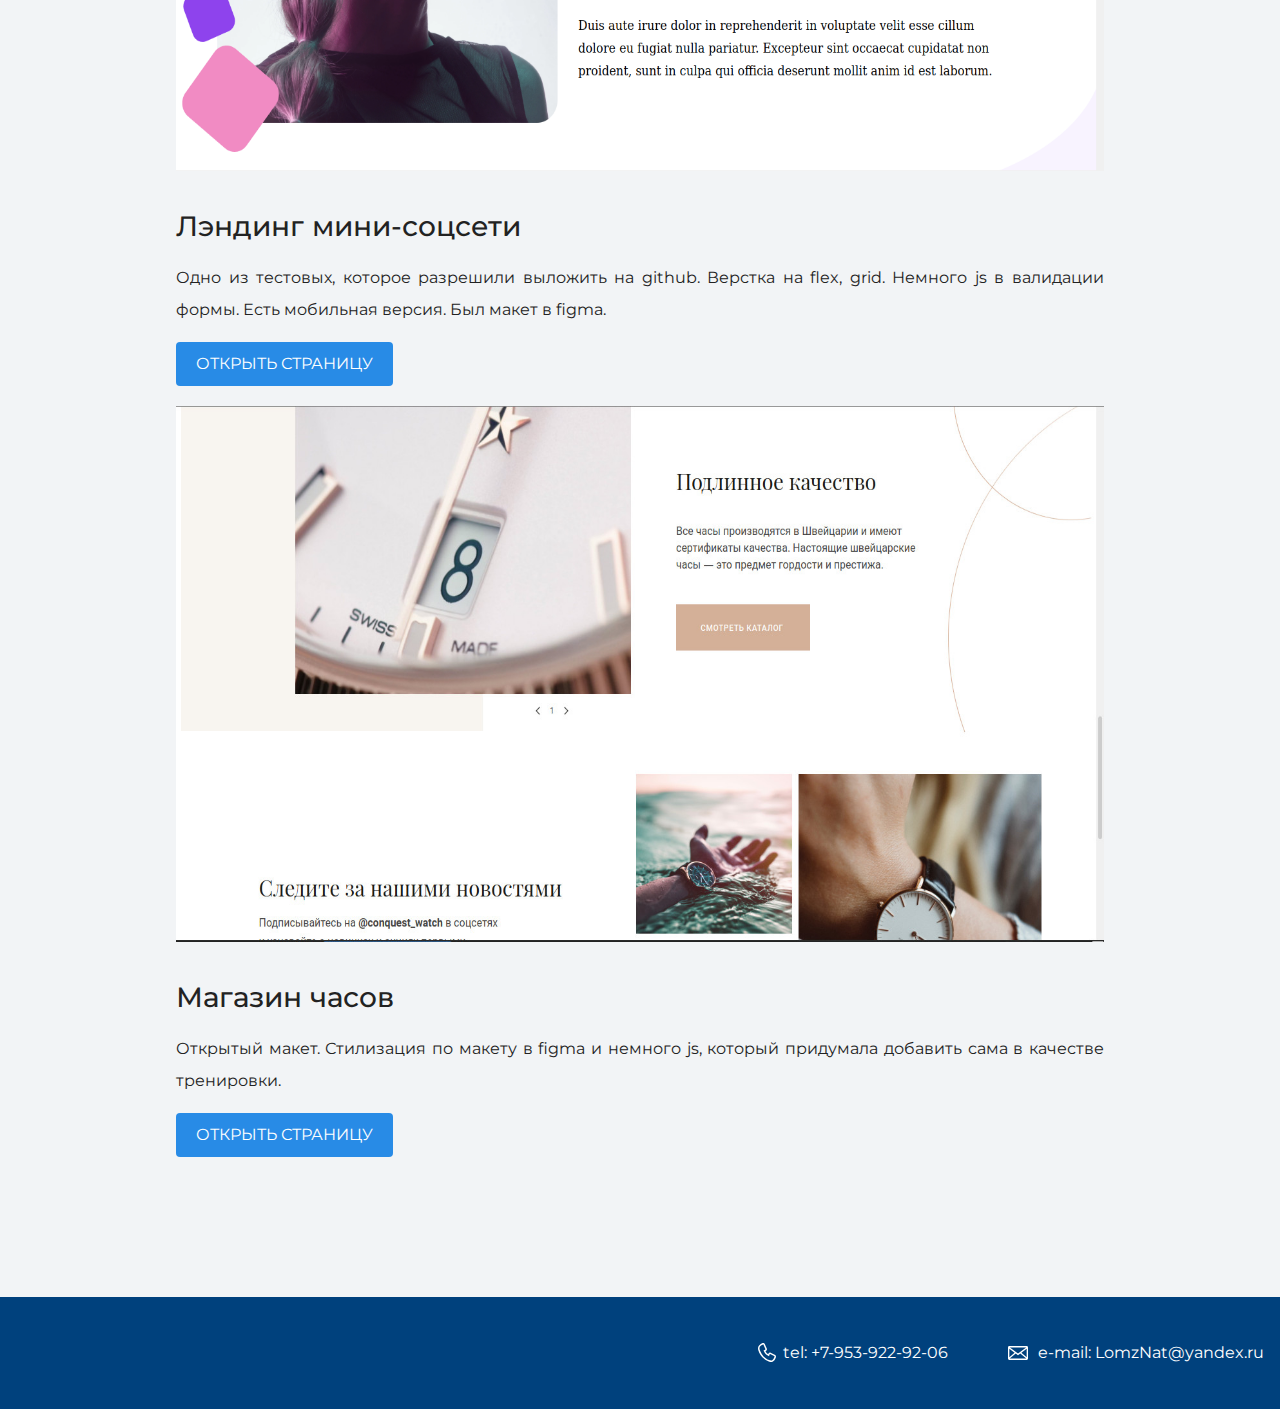
==== commit 10c68939: "Add files via upload" ====
--- a/index.html
+++ b/index.html
@@ -111,8 +111,8 @@
         <img src="files/watchStore.jpg" width="928" height="536" alt="Jane Doe">
       </figure>
       <h3>Магазин часов</h3>
-      <p>Открытый макет. В марафоне была базовая стилизация, я додела ее до конца (по макету в figma), добавила немного js в качестве тренировки. </p>
-      <a class="button" href="https://github.com/NataliaVozhdaeva/WatchStore">Открыть страницу</a>   
+      <p>Открытый макет. Стилизация по макету в figma и немного js, который придумала добавить сама в качестве тренировки. </p>
+      <a class="button" href="source/WatchStore/index.html">Открыть страницу</a>   
     </div>
     </section>
 
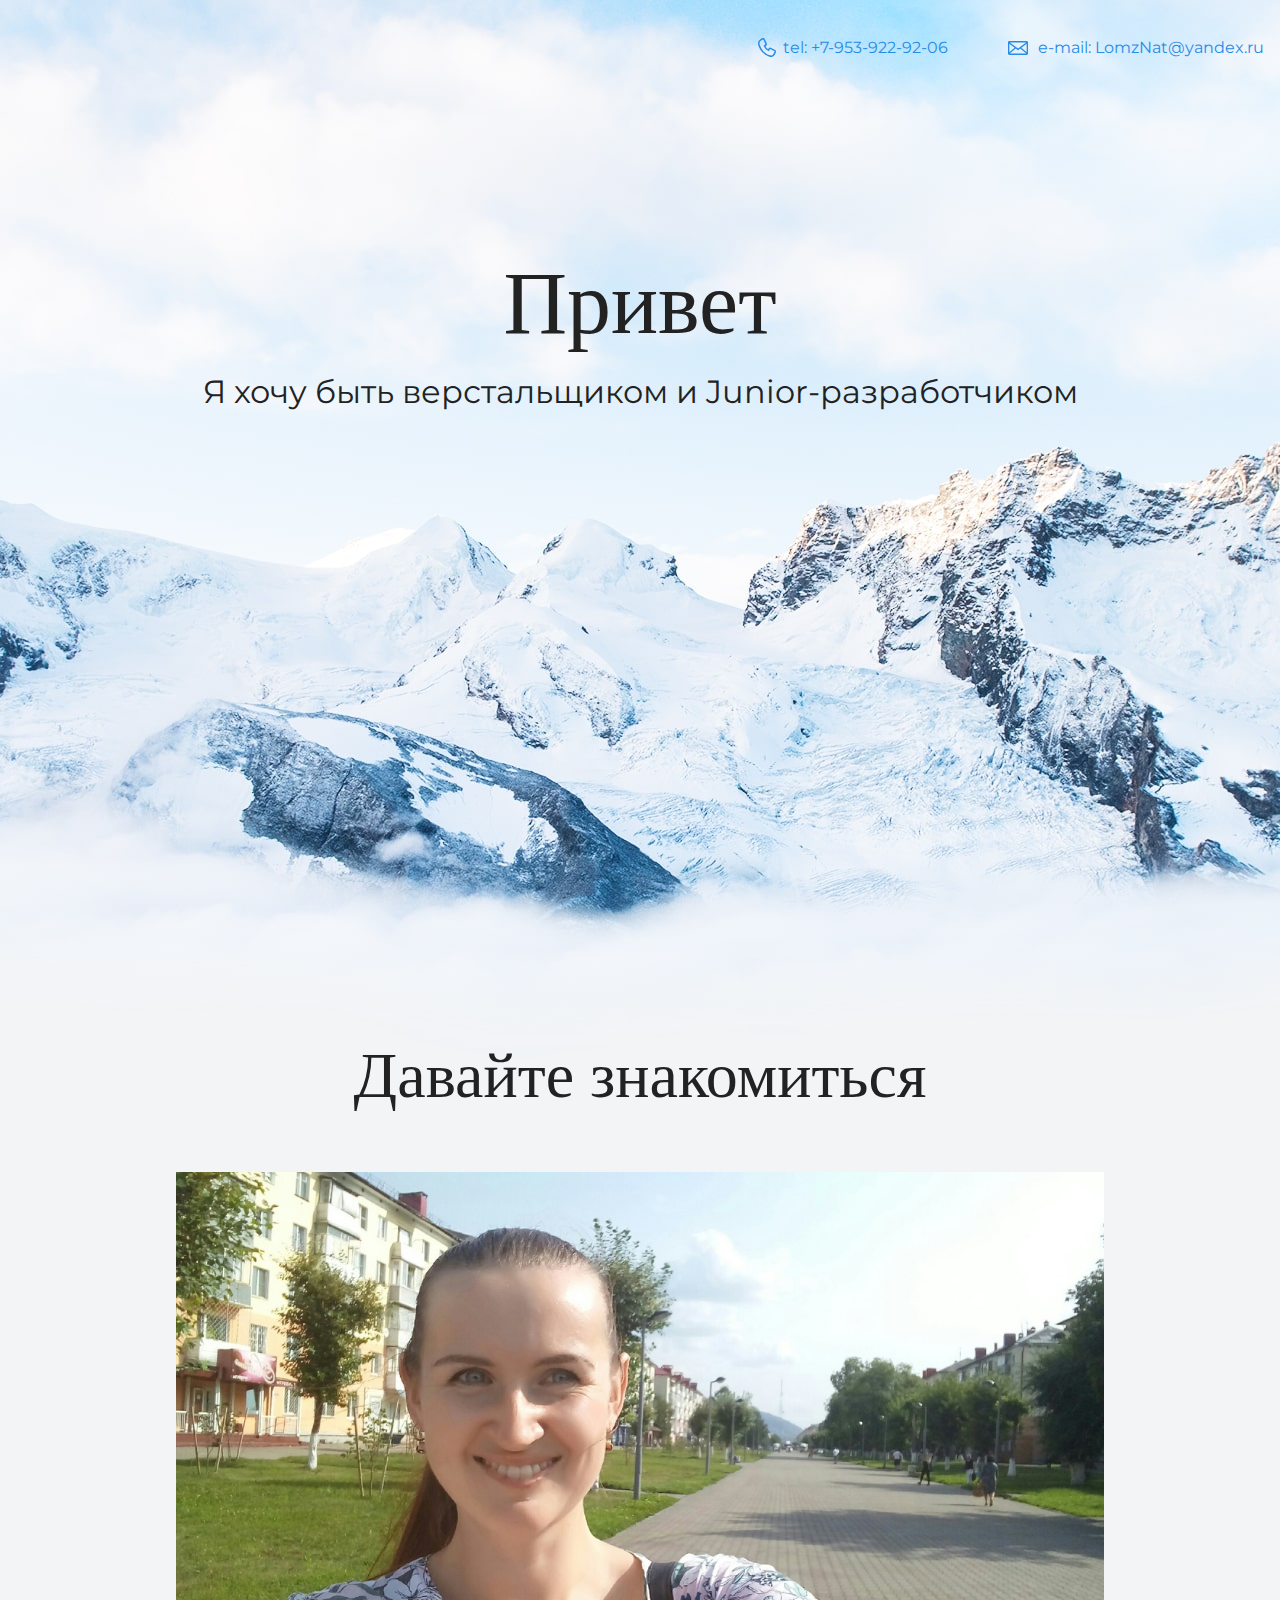
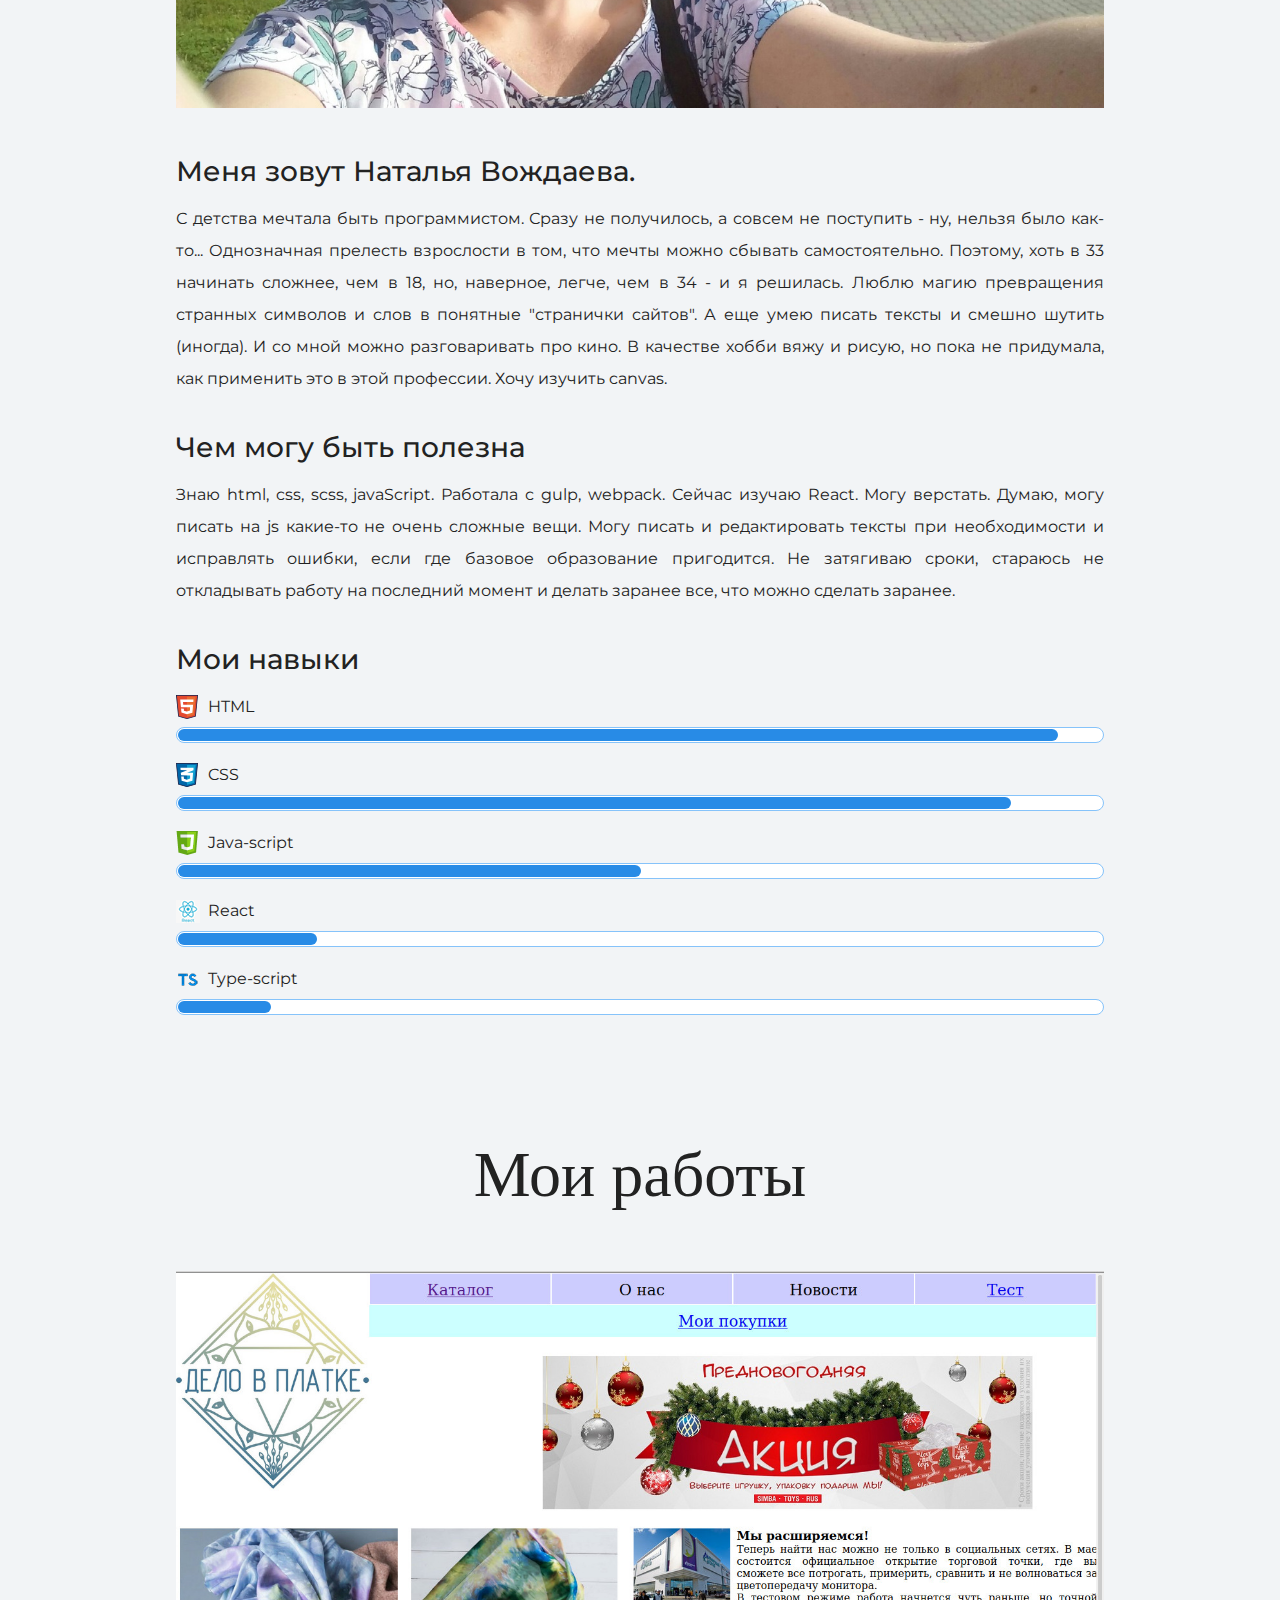
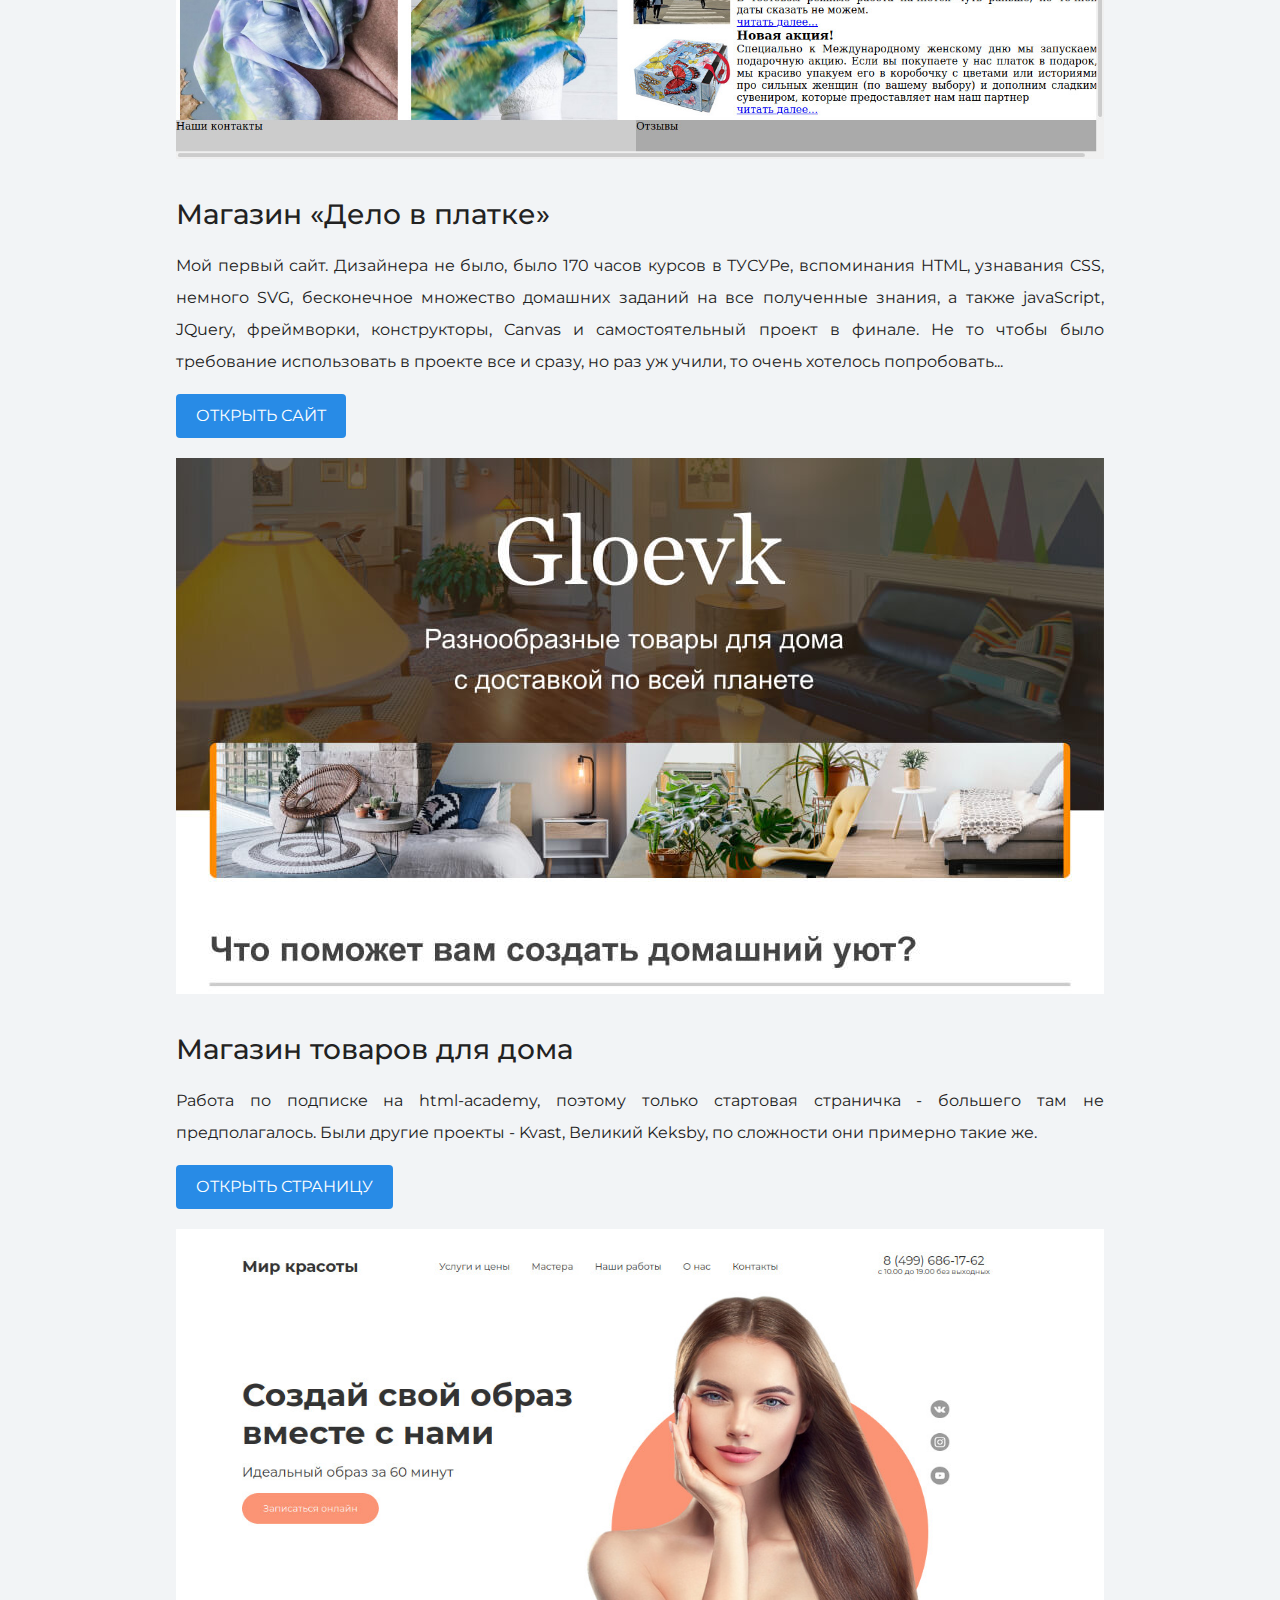
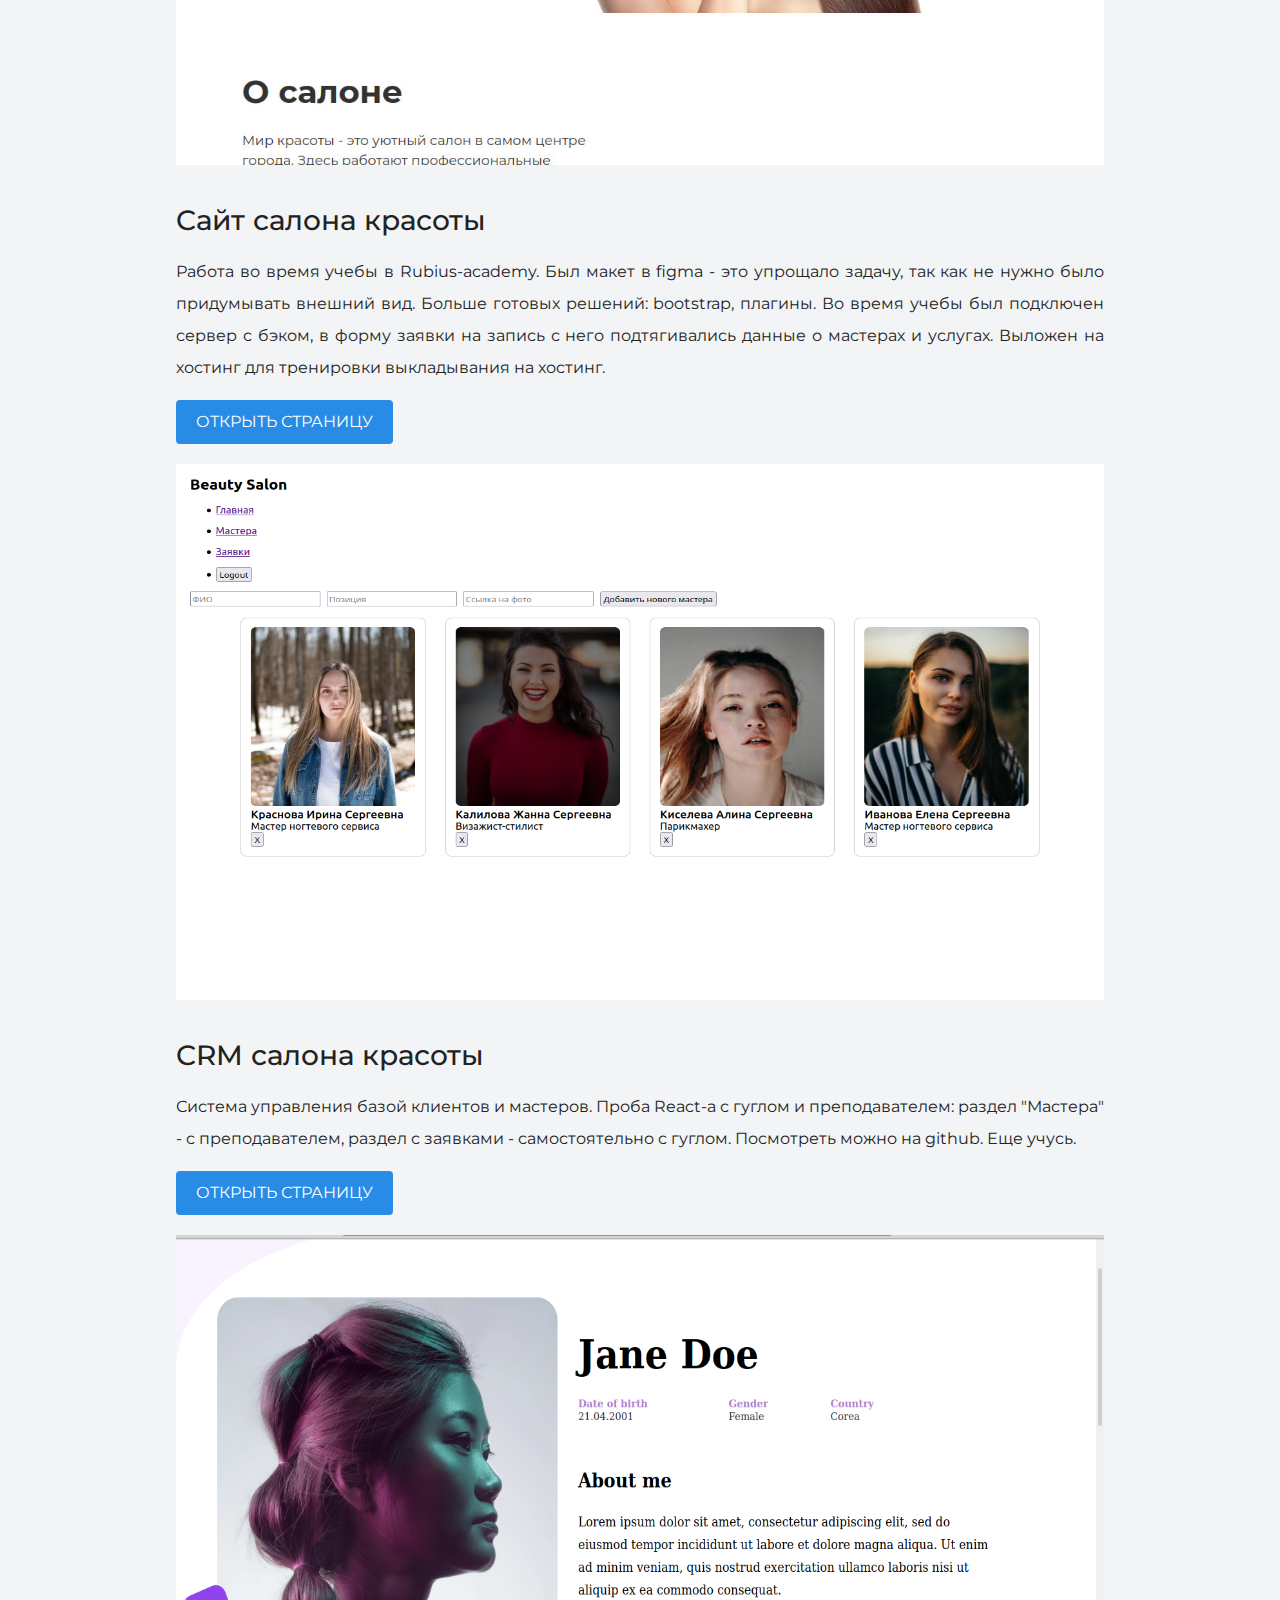
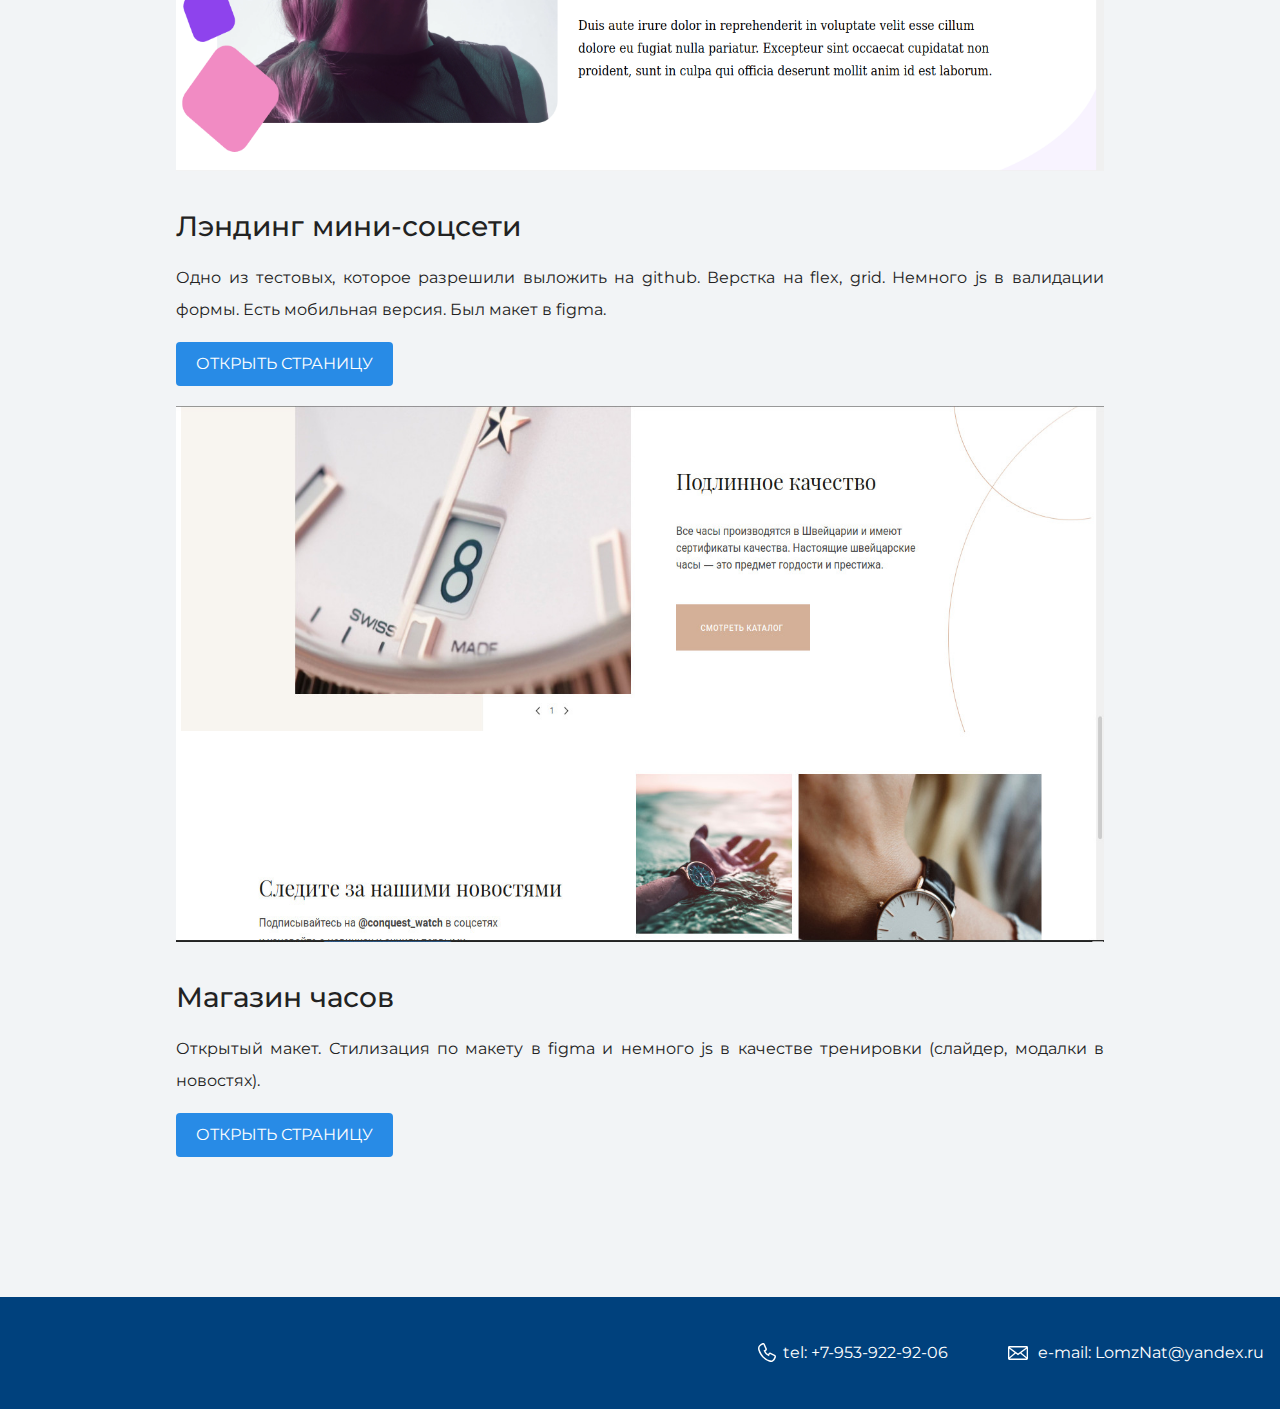
==== commit abdf2cac: "Add files via upload" ====
--- a/index.html
+++ b/index.html
@@ -111,7 +111,7 @@
         <img src="files/watchStore.jpg" width="928" height="536" alt="Jane Doe">
       </figure>
       <h3>Магазин часов</h3>
-      <p>Открытый макет. Стилизация по макету в figma и немного js, который придумала добавить сама в качестве тренировки. </p>
+      <p>Открытый макет. Стилизация по макету в figma и немного js в качестве тренировки (слайдер, модалки в новостях). </p>
       <a class="button" href="source/WatchStore/index.html">Открыть страницу</a>   
     </div>
     </section>
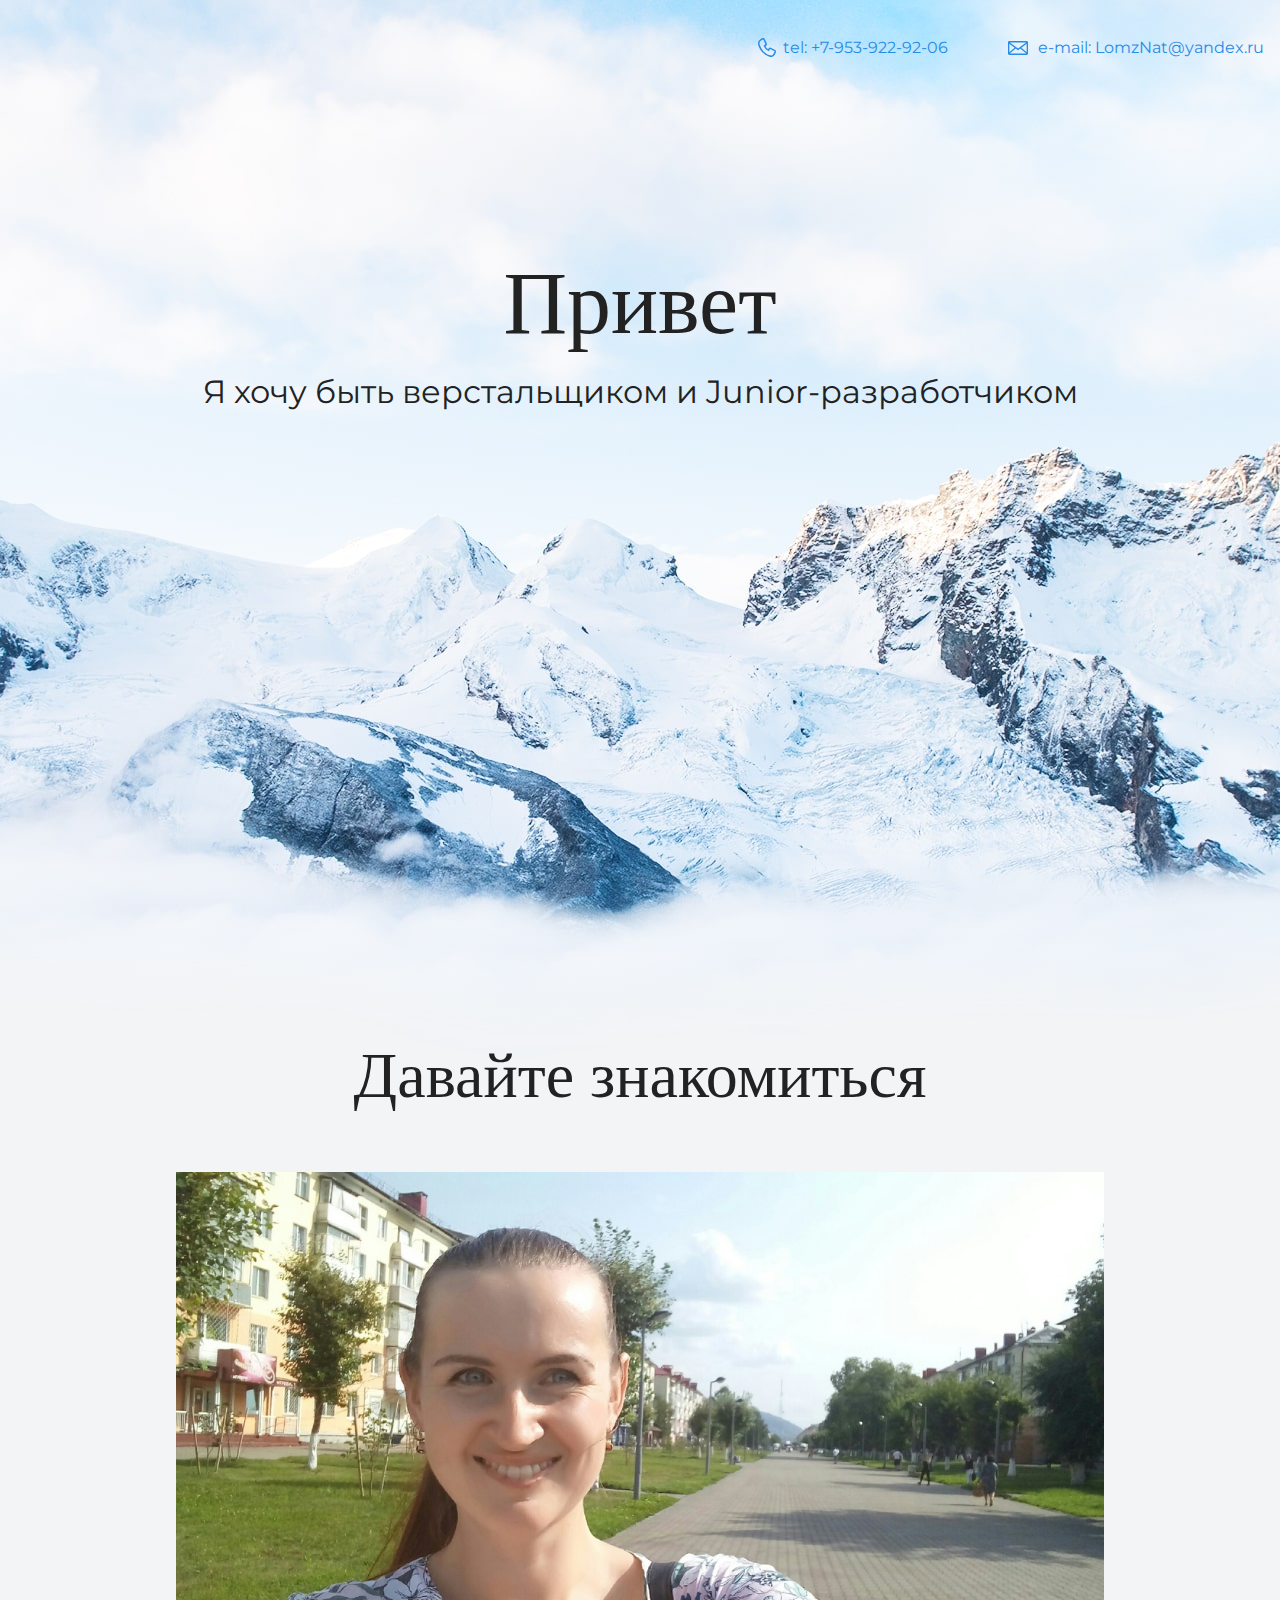
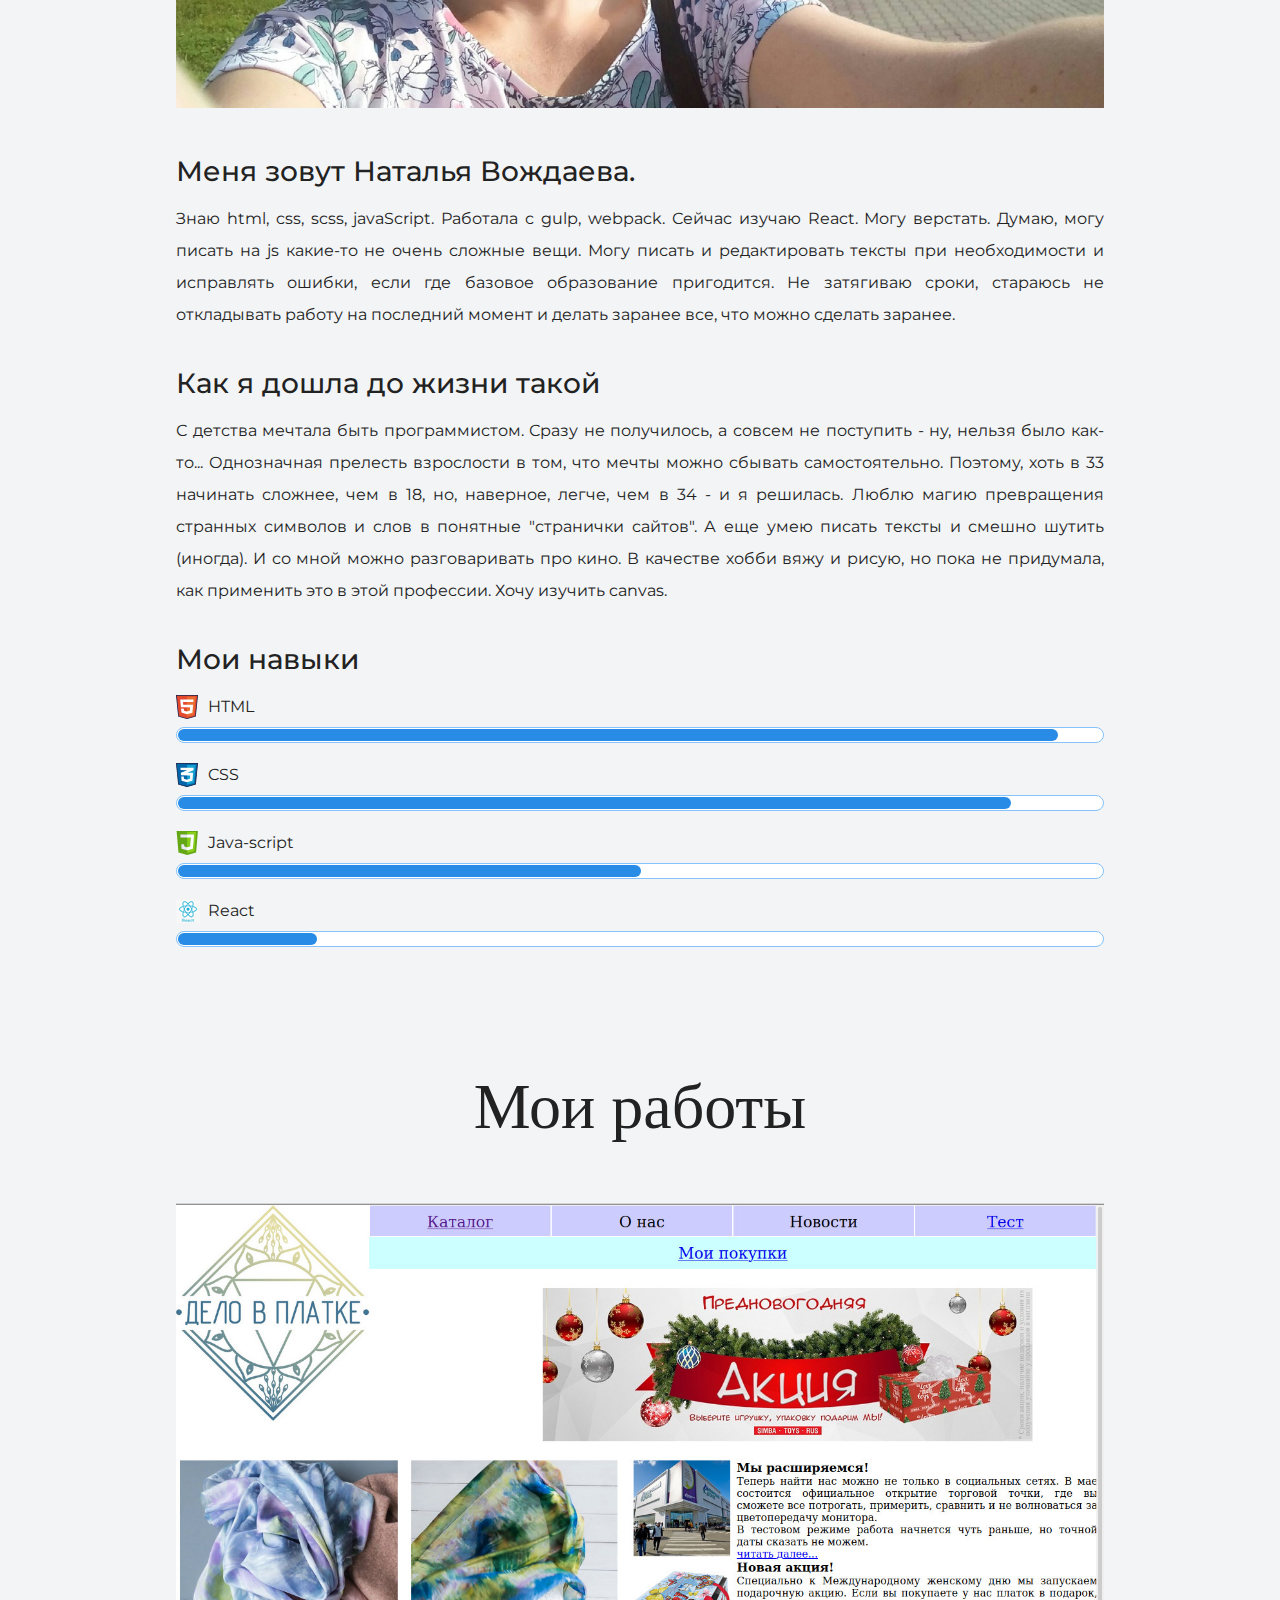
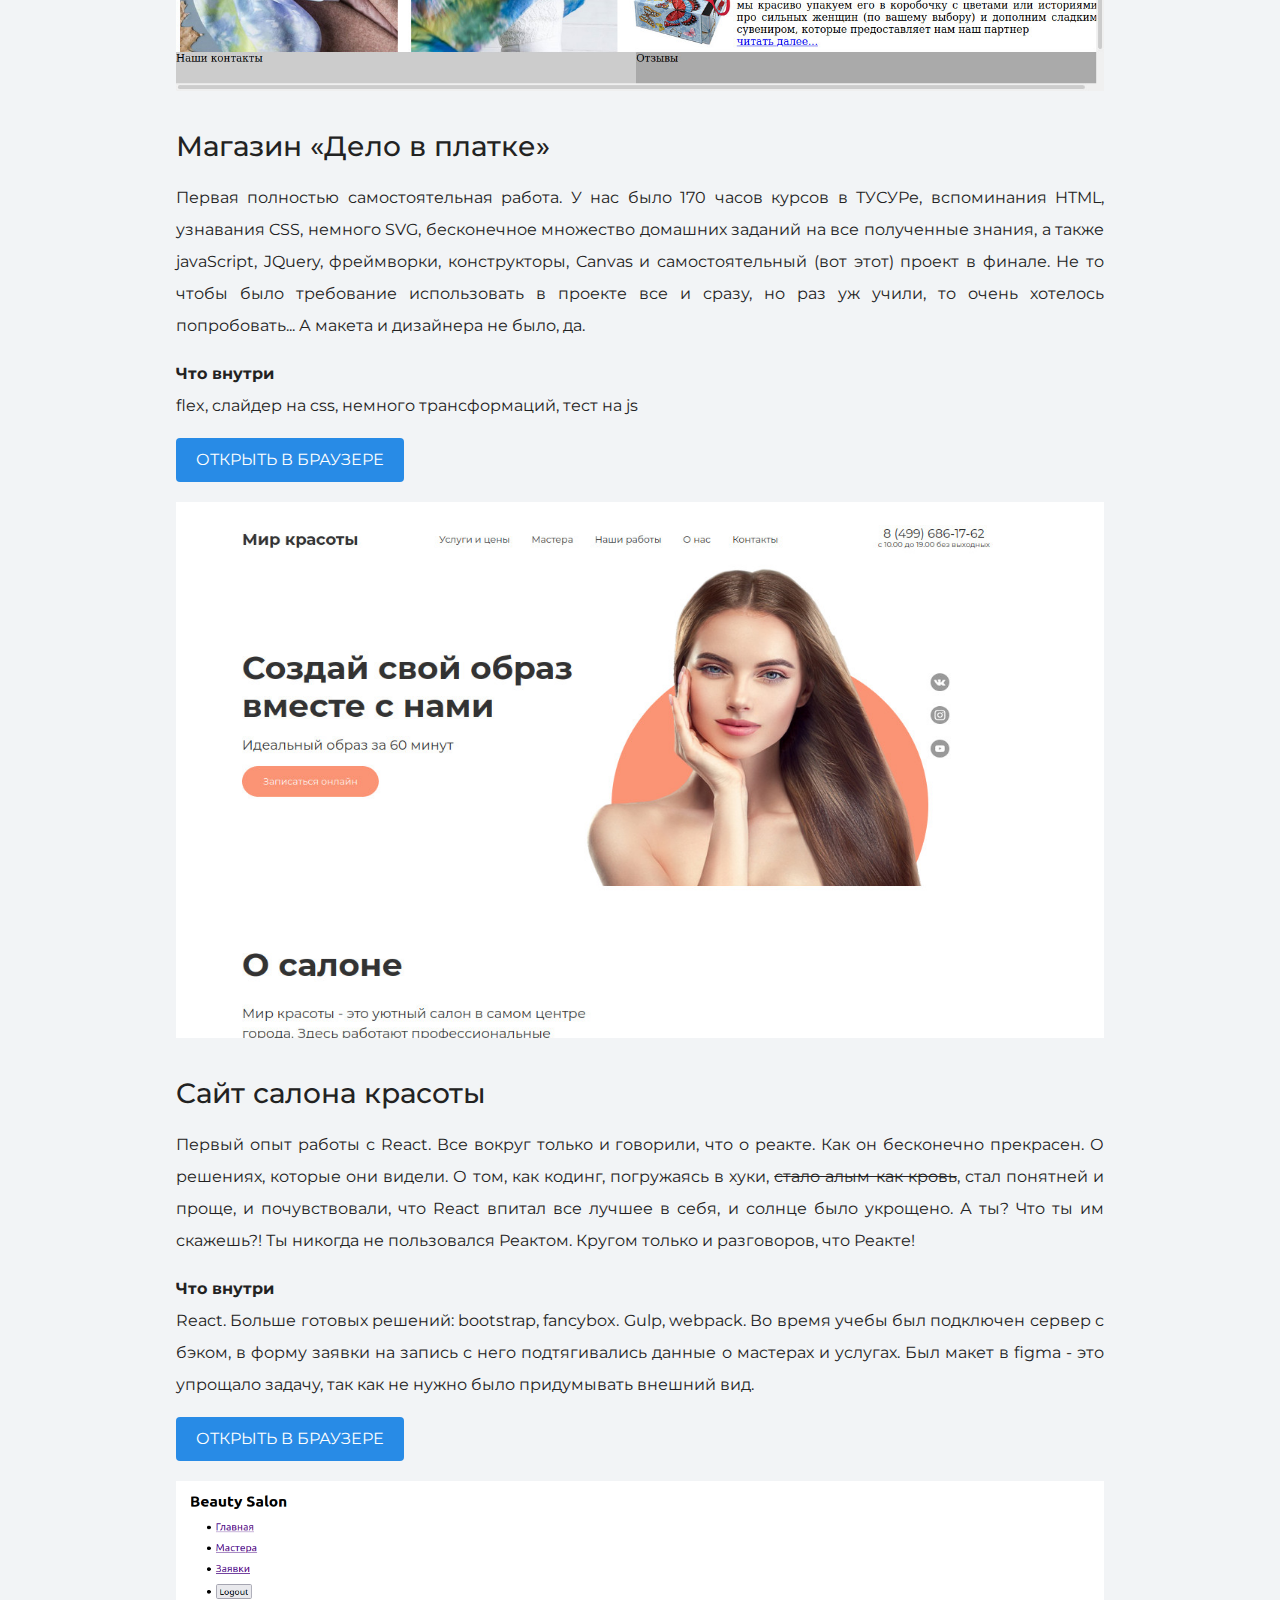
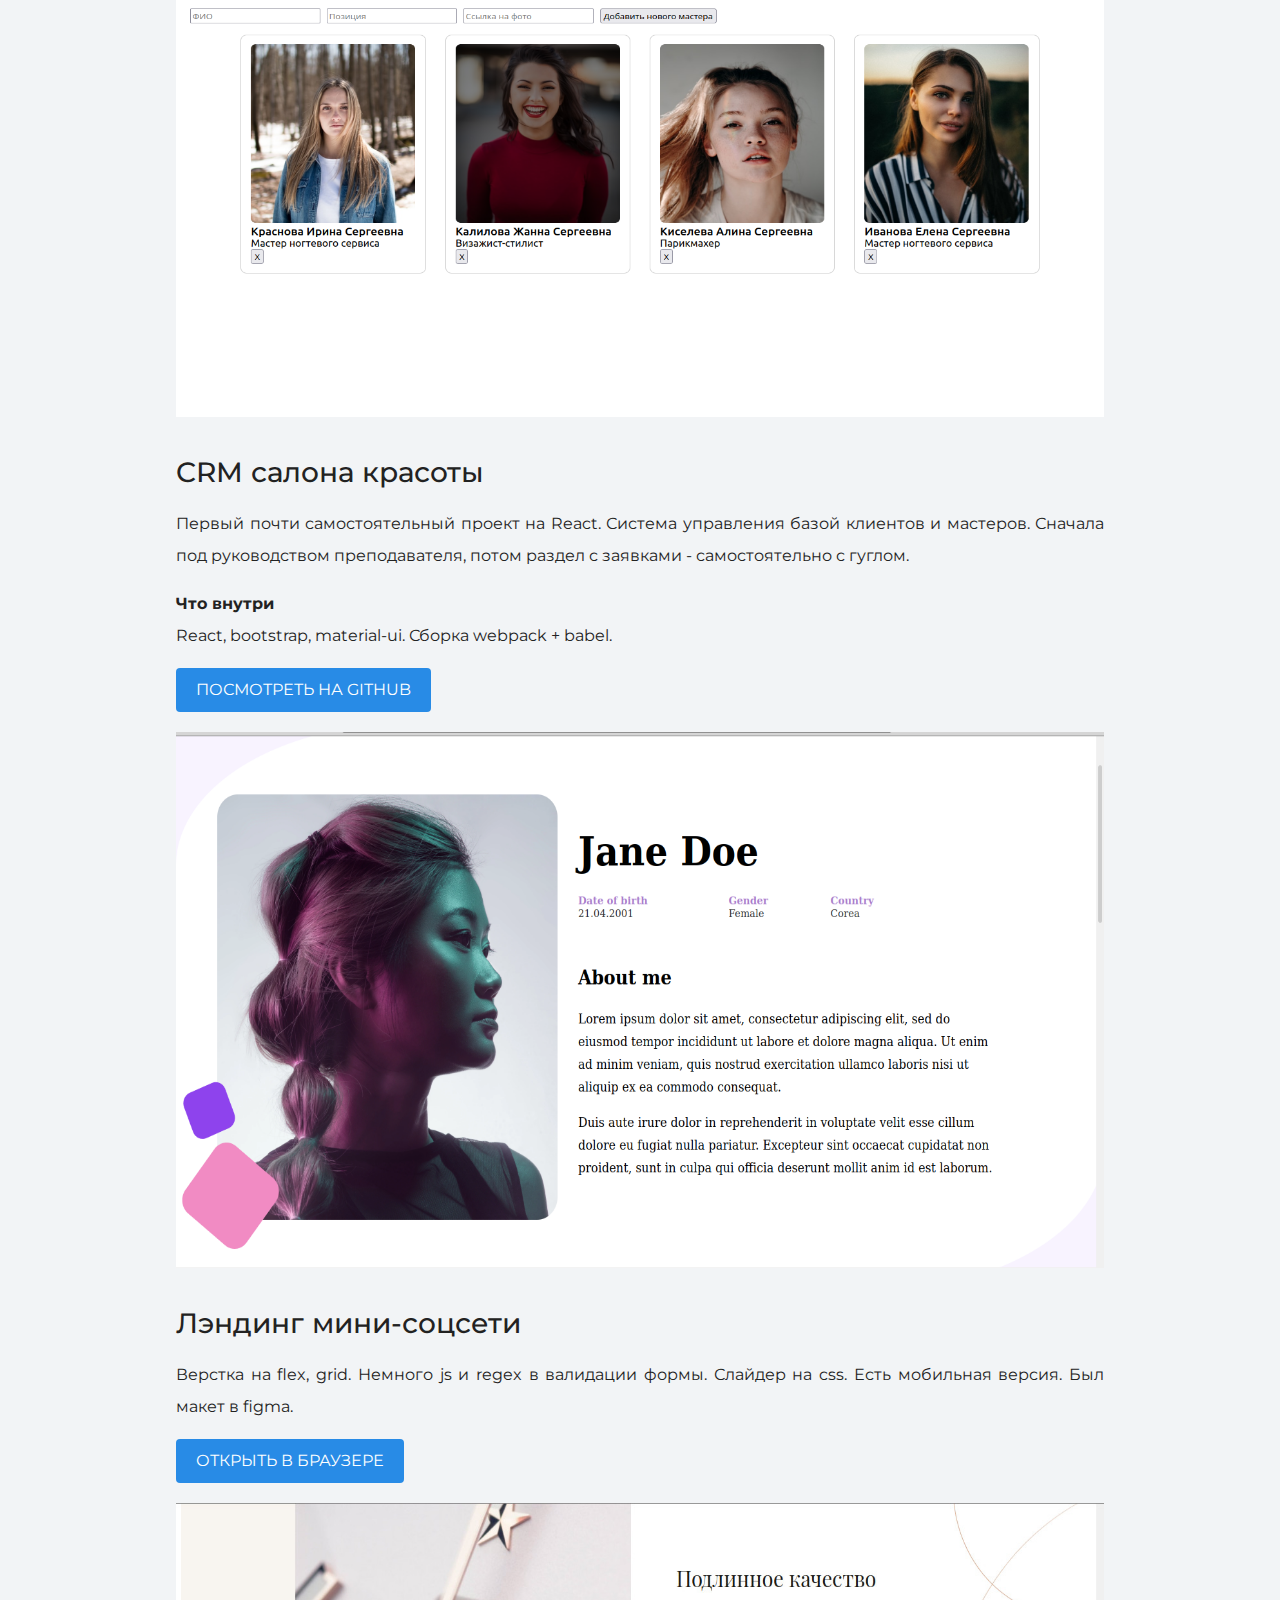
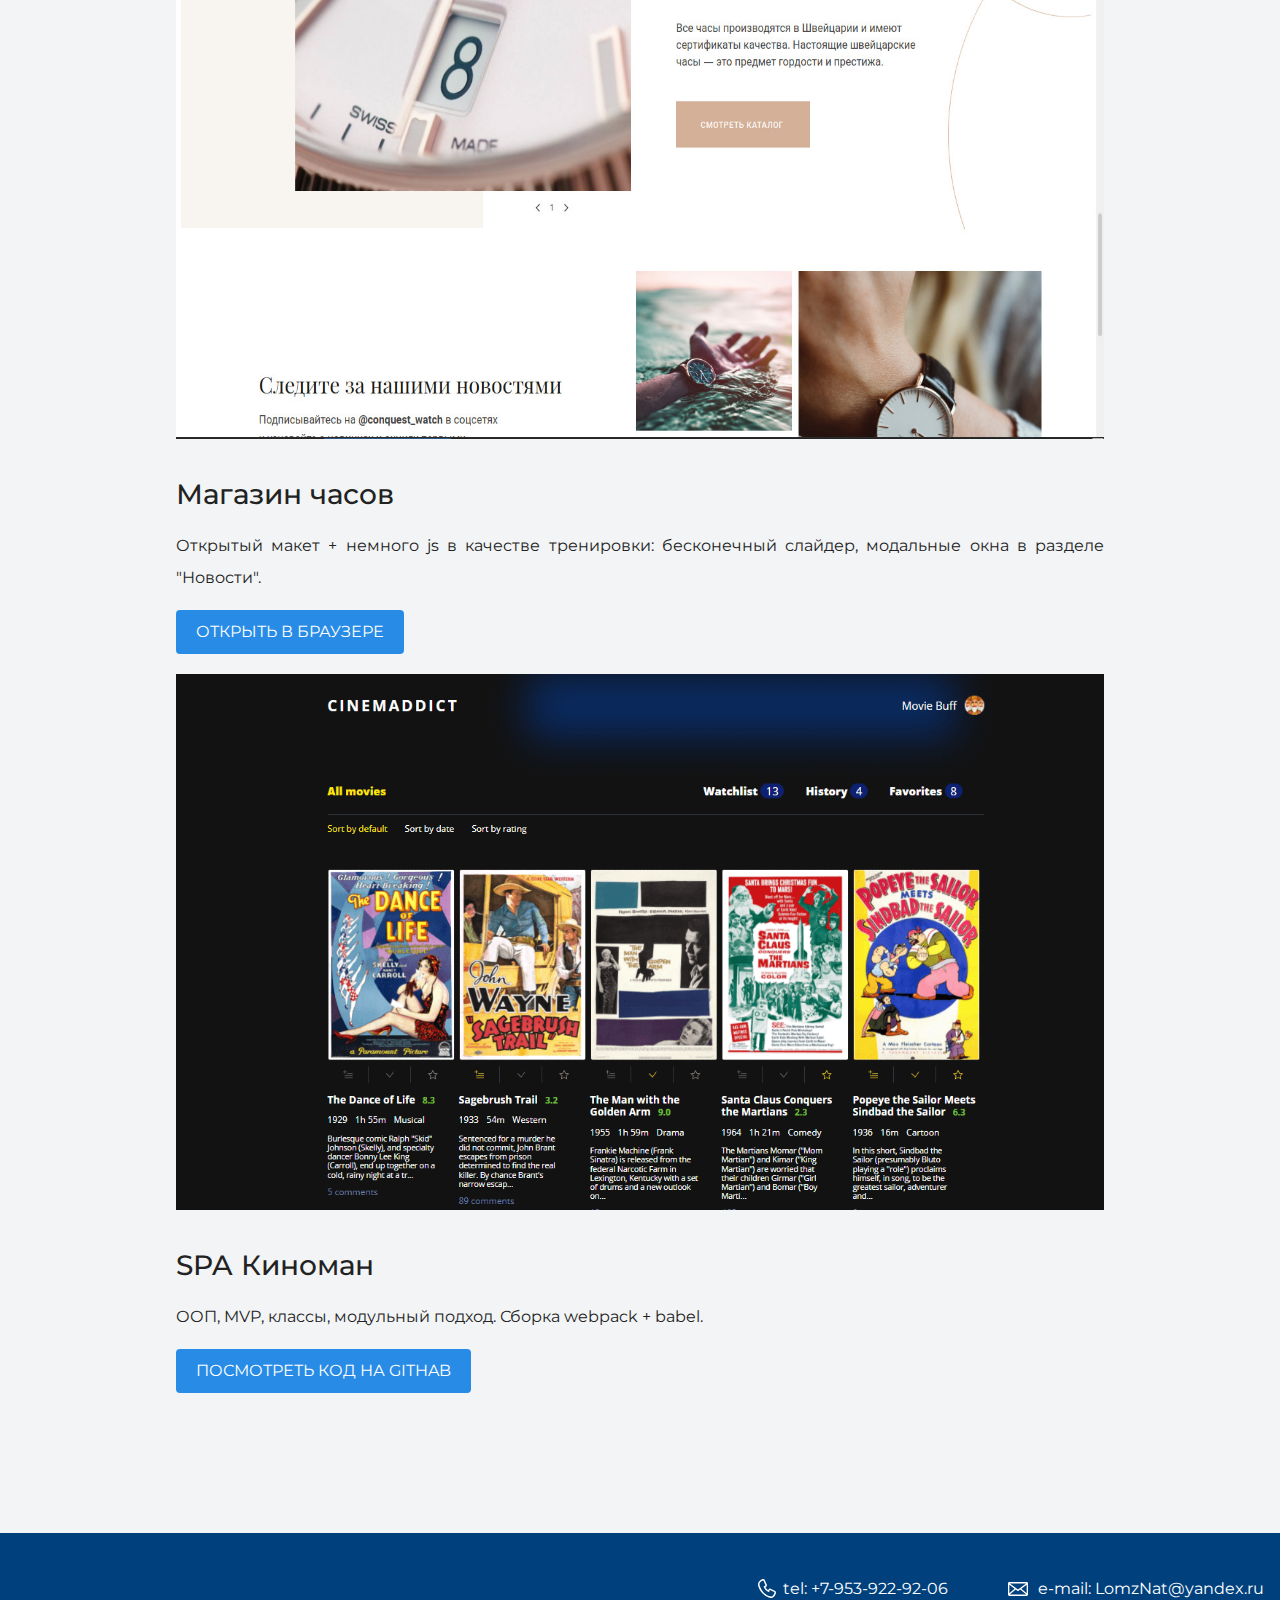
==== commit 6e52317a: "+cinemaddict" ====
--- a/index.html
+++ b/index.html
@@ -1,126 +1,152 @@
 <!DOCTYPE html>
 <html lang="ru">
   <head>
-    <meta charset="UTF-8">
-    <link rel="stylesheet" href="style.css">
-    <link href="https://fonts.googleapis.com/css?family=Montserrat:400,500,700|Old+Standard+TT&display=swap&subset=cyrillic" rel="stylesheet">
+    <meta charset="UTF-8" />
+    <link rel="stylesheet" href="style.css" />
+    <link
+      href="https://fonts.googleapis.com/css?family=Montserrat:400,500,700|Old+Standard+TT&display=swap&subset=cyrillic"
+      rel="stylesheet"
+    />
     <title>Портфолио Junior dev_Вождаева</title>
   </head>
 
   <body>
     <header class="page-header">
       <div class="container">
-      <a href="tel:+79539229206" class="header-phone">tel: +7-953-922-92-06</a>
-      <a href="mailto:LomzNat@yandex.ru" class="header-email">e-mail: LomzNat@yandex.ru</a>  
-      </div>  
+        <a href="tel:+79539229206" class="header-phone">tel: +7-953-922-92-06</a>
+        <a href="mailto:LomzNat@yandex.ru" class="header-email">e-mail: LomzNat@yandex.ru</a>
+      </div>
     </header>
 
     <section class="hero-image">
       <div class="container">
-      <h1 class="heading">Привет</h1>
-      <p>Я хочу быть верстальщиком и Junior-разработчиком</p>
-    </div>
+        <h1 class="heading">Привет</h1>
+        <p>Я хочу быть верстальщиком и Junior-разработчиком</p>
+      </div>
     </section>
 
     <section class="intro">
       <div class="container">
-      <h2 class="subheading">Давайте знакомиться</h2>
-      <figure class="user-image">
-        <img src="files/photo2.jpeg" width="928" height="536" alt="Фотография">
-      </figure>
-      <h3>Меня зовут Наталья Вождаева.</h3>
-      <p>С детства мечтала быть программистом. Сразу не получилось, а совсем не поступить - ну, нельзя было как-то... 
-        Однозначная прелесть взрослости в том, что мечты можно сбывать самостоятельно. Поэтому, хоть в 33 начинать сложнее, 
-        чем в 18, но, наверное, легче, чем в 34 - и я решилась. Люблю магию превращения странных символов и слов 
-        в понятные "странички сайтов". А еще умею писать тексты и смешно шутить (иногда). И со мной можно разговаривать про кино. 
-        В качестве хобби вяжу и рисую, но пока не придумала, как применить это в этой профессии. Хочу изучить canvas. 
-      <h3>Чем могу быть полезна</h3>
-      <p>Знаю html, css, scss, javaScript. Работала с gulp, webpack. Сейчас изучаю React. Могу верстать. Думаю, могу писать на js
-        какие-то не очень сложные вещи. Могу писать и редактировать тексты при необходимости и исправлять ошибки, если 
-        где базовое образование пригодится. Не затягиваю сроки, стараюсь не откладывать работу на последний момент и делать заранее все, 
-        что можно сделать заранее. 
-      </p>
-    
-    <div class="skills">
-      <h3>Мои навыки</h3>
-      <dl class="skills-list">
-        <dt class="skill-html">HTML</dt>
-        <dd class="level"><div style="width: 95%;">95%</div></dd>
-        <dt class="skill-css">CSS</dt>
-        <dd class="level"><div style="width: 90%;">90%</div></dd>
-        <dt class="skill-js">Java-script</dt>
-        <dd class="level"><div style="width: 50%;">50%</div></dd>
-        <dt class="skill-react">React</dt>
-        <dd class="level"><div style="width: 15%;">10%</div></dd>
-        <dt class="skill-ts">Type-script</dt>
-        <dd class="level"><div style="width: 10%;">5%</div></dd>
-      </dl>
-    </div>
-    </div>
+        <h2 class="subheading">Давайте знакомиться</h2>
+        <figure class="user-image">
+          <img src="files/photo2.jpeg" width="928" height="536" alt="Фотография" />
+        </figure>
+        <h3>Меня зовут Наталья Вождаева.</h3>
+        <p>
+          Знаю html, css, scss, javaScript. Работала с gulp, webpack. Сейчас изучаю React. Могу верстать. Думаю, могу
+          писать на js какие-то не очень сложные вещи. Могу писать и редактировать тексты при необходимости и исправлять
+          ошибки, если где базовое образование пригодится. Не затягиваю сроки, стараюсь не откладывать работу на
+          последний момент и делать заранее все, что можно сделать заранее.
+        </p>
+        <h3>Как я дошла до жизни такой</h3>
+        <p>
+          С детства мечтала быть программистом. Сразу не получилось, а совсем не поступить - ну, нельзя было как-то...
+          Однозначная прелесть взрослости в том, что мечты можно сбывать самостоятельно. Поэтому, хоть в 33 начинать
+          сложнее, чем в 18, но, наверное, легче, чем в 34 - и я решилась. Люблю магию превращения странных символов и
+          слов в понятные "странички сайтов". А еще умею писать тексты и смешно шутить (иногда). И со мной можно
+          разговаривать про кино. В качестве хобби вяжу и рисую, но пока не придумала, как применить это в этой
+          профессии. Хочу изучить canvas.
+        </p>
+
+        <div class="skills">
+          <h3>Мои навыки</h3>
+          <dl class="skills-list">
+            <dt class="skill-html">HTML</dt>
+            <dd class="level"><div style="width: 95%">95%</div></dd>
+            <dt class="skill-css">CSS</dt>
+            <dd class="level"><div style="width: 90%">90%</div></dd>
+            <dt class="skill-js">Java-script</dt>
+            <dd class="level"><div style="width: 50%">50%</div></dd>
+            <dt class="skill-react">React</dt>
+            <dd class="level"><div style="width: 15%">10%</div></dd>
+          </dl>
+        </div>
+      </div>
     </section>
 
     <section class="portfolio">
       <div class="container">
-      <h2 class="subheading">Мои работы</h2>
+        <h2 class="subheading">Мои работы</h2>
 
-      <figure class="project-image">
-        <img src="files/delovplatke.jpg" width="928" height="488" alt="Cайт магазина Дело в платке">
-      </figure>
-      <h3>Магазин «Дело в платке»</h3>
-      <p>Мой первый сайт. Дизайнера не было, было 170 часов курсов в ТУСУРе, вспоминания HTML, узнавания CSS, немного SVG,  
-        бесконечное множество домашних заданий на все полученные знания, а также javaScript, 
-        JQuery, фреймворки, конструкторы, Canvas и самостоятельный проект в финале. Не то чтобы было требование 
-        использовать в проекте все и сразу, но раз уж учили, то очень хотелось попробовать...</p>
-      <a class="button" href="source/delovplatke/index.html">Открыть сайт</a>
-      
-      <figure class="project-image">
-        <img src="files/project.jpg" width="928" height="536" alt="Cайт магазина товаров для дома">
-      </figure>
-      <h3>Магазин товаров для дома</h3>
-      <p>Работа по подписке на html-academy, поэтому только стартовая страничка - большего там не предполагалось. 
-        Были другие проекты - Kvast, Великий Keksby, по сложности они примерно такие же.
-      </p>
-      <a class="button" href="source/project/index.html">Открыть страницу</a>
+        <figure class="project-image">
+          <img src="files/delovplatke.jpg" width="928" height="488" alt="Cайт магазина Дело в платке" />
+        </figure>
+        <h3>Магазин «Дело в платке»</h3>
+        <p>
+          Первая полностью самостоятельная работа. У нас было 170 часов курсов в ТУСУРе, вспоминания HTML, узнавания
+          CSS, немного SVG, бесконечное множество домашних заданий на все полученные знания, а также javaScript, JQuery,
+          фреймворки, конструкторы, Canvas и самостоятельный (вот этот) проект в финале. Не то чтобы было требование
+          использовать в проекте все и сразу, но раз уж учили, то очень хотелось попробовать... А макета и дизайнера не
+          было, да.
+        </p>
+        <p><b>Что внутри</b><br />flex, слайдер на css, немного трансформаций, тест на js</p>
+        <a class="button" href="source/delovplatke/index.html" target="_blank">Открыть в браузере</a>
 
-      <figure class="project-image">
-        <img src="files/beautySalon.jpg" width="928" height="536" alt="Cайт салона красоты">
-      </figure>
-      <h3>Cайт салона красоты</h3>
-      <p> Работа во время учебы в Rubius-academy. Был макет в figma - это упрощало задачу, так как не нужно было придумывать 
-        внешний вид. Больше готовых решений: bootstrap, плагины. Во время учебы был подключен сервер с бэком, 
-        в форму заявки на запись с него подтягивались данные о мастерах и услугах. Выложен на хостинг для тренировки выкладывания на хостинг.    
-      </p>
-      <a class="button" href="https://determined-swanson-a44406.netlify.app">Открыть страницу</a>
+        <figure class="project-image">
+          <img src="files/beautySalon.jpg" width="928" height="536" alt="Cайт салона красоты" />
+        </figure>
+        <h3>Cайт салона красоты</h3>
+        <p>
+          Первый опыт работы с React. Все вокруг только и говорили, что о реакте. Как он бесконечно прекрасен. О
+          решениях, которые они видели. О том, как кодинг, погружаясь в хуки, <del>стало алым как кровь</del>, стал
+          понятней и проще, и почувствовали, что React впитал все лучшее в себя, и солнце было укрощено. А ты? Что ты им
+          скажешь?! Ты никогда не пользовался Реактом. Кругом только и разговоров, что Реакте!
+        </p>
+        <p>
+          <b>Что внутри</b><br />React. Больше готовых решений: bootstrap, fancybox. Gulp, webpack. Во время учебы был
+          подключен сервер с бэком, в форму заявки на запись с него подтягивались данные о мастерах и услугах. Был макет
+          в figma - это упрощало задачу, так как не нужно было придумывать внешний вид.
+        </p>
+        <a class="button" href="https://determined-swanson-a44406.netlify.app" target="_blank">Открыть в браузере</a>
 
-      <figure class="project-image">
-        <img src="files/crm.jpg" width="928" height="536" alt="CRM салона красоты">
-      </figure>
-      <h3>CRM салона красоты</h3>
-      <p>Система управления базой клиентов и мастеров. Проба React-а с гуглом и преподавателем: раздел "Мастера" - с преподавателем,
-         раздел с заявками - самостоятельно с гуглом. Посмотреть можно на github. Еще учусь.</p>
-      <a class="button" href="https://github.com/NataliaVozhdaeva/BeautyWorld/tree/crm">Открыть страницу</a>   
+        <figure class="project-image">
+          <img src="files/crm.jpg" width="928" height="536" alt="CRM салона красоты" />
+        </figure>
+        <h3>CRM салона красоты</h3>
+        <p>
+          Первый почти самостоятельный проект на React. Система управления базой клиентов и мастеров. Сначала под
+          руководством преподавателя, потом раздел с заявками - самостоятельно с гуглом.
+        </p>
+        <p><b>Что внутри</b><br />React, bootstrap, material-ui. Сборка webpack + babel.</p>
+        <a class="button" href="https://github.com/NataliaVozhdaeva/BeautyWorld/tree/crm" target="_blank"
+          >Посмотреть на github</a
+        >
 
-      <figure class="project-image">
-        <img src="files/JD.png" width="928" height="536" alt="Jane Doe">
-      </figure>
-      <h3>Лэндинг мини-соцсети</h3>
-      <p>Одно из тестовых, которое разрешили выложить на github. Верстка на flex, grid. Немного js в валидации формы. Есть мобильная версия. Был макет в figma.</p>
-      <a class="button" href="source/Jane Doe/src/index.html">Открыть страницу</a>   
+        <figure class="project-image">
+          <img src="files/JD.png" width="928" height="536" alt="Jane Doe" />
+        </figure>
+        <h3>Лэндинг мини-соцсети</h3>
+        <p>
+          Верстка на flex, grid. Немного js и regex в валидации формы. Слайдер на css. Есть мобильная версия. Был макет
+          в figma.
+        </p>
+        <a class="button" href="source/Jane Doe/src/index.html" target="_blank">Открыть в браузере</a>
 
-      <figure class="project-image">
-        <img src="files/watchStore.jpg" width="928" height="536" alt="Jane Doe">
-      </figure>
-      <h3>Магазин часов</h3>
-      <p>Открытый макет. Стилизация по макету в figma и немного js в качестве тренировки (слайдер, модалки в новостях). </p>
-      <a class="button" href="source/WatchStore/index.html">Открыть страницу</a>   
-    </div>
+        <figure class="project-image">
+          <img src="files/watchStore.jpg" width="928" height="536" alt="Jane Doe" />
+        </figure>
+        <h3>Магазин часов</h3>
+        <p>
+          Открытый макет + немного js в качестве тренировки: бесконечный слайдер, модальные окна в разделе "Новости".
+        </p>
+        <a class="button" href="source/WatchStore/index.html" target="_blank">Открыть в браузере</a>
+
+        <figure class="project-image">
+          <img src="files/cinemaddict.png" width="928" height="536" alt="cinemaddict" />
+        </figure>
+        <h3>SPA Киноман</h3>
+        <p>ООП, MVP, классы, модульный подход. Сборка webpack + babel.</p>
+        <a class="button" href="https://github.com/NataliaVozhdaeva/1478603-cinemaddict-17" target="_blank"
+          >Посмотреть код на githab</a
+        >
+      </div>
     </section>
 
     <footer class="page-footer">
       <div class="container">
         <a href="tel:+79539229206" class="footer-phone">tel: +7-953-922-92-06</a>
-        <a href="mailto:LomzNat@yandex.ru" class="footer-email">e-mail: LomzNat@yandex.ru</a>   
-      </div>   
+        <a href="mailto:LomzNat@yandex.ru" class="footer-email">e-mail: LomzNat@yandex.ru</a>
+      </div>
     </footer>
   </body>
-</html>+</html>
--- a/style.css
+++ b/style.css
@@ -1,12 +1,12 @@
 body {
   margin: 0;
   min-width: 960px;
-  font-family: "Montserrat", "Helvetica", "Arial", sans-serif;
+  font-family: 'Montserrat', 'Helvetica', 'Arial', sans-serif;
   font-size: 16px;
   line-height: 32px;
   color: #222222;
   background-color: #f2f4f6;
-  background-image: url("img/hero-bg.jpg");
+  background-image: url('img/hero-bg.jpg');
   background-repeat: no-repeat;
   background-position: top center;
 }
@@ -39,12 +39,12 @@
 
 .header-email {
   padding-left: 30px;
-  background-image: url("img/icon-email-header.svg");
+  background-image: url('img/icon-email-header.svg');
 }
 
 .header-phone {
   padding-left: 25px;
-  background-image: url("img/icon-phone-header.svg");
+  background-image: url('img/icon-phone-header.svg');
 }
 
 .hero-image {
@@ -58,7 +58,7 @@
 
 .heading {
   margin: 0 0 16px;
-  font-family: "Old Standard TT", "Times", "Times New Roman", serif;
+  font-family: 'Old Standard TT', 'Times', 'Times New Roman', serif;
   font-size: 88px;
   line-height: 96px;
   font-weight: 400;
@@ -76,7 +76,7 @@
 
 .subheading {
   margin: 0 0 56px;
-  font-family: "Old Standard TT", "Times", "Times New Roman", serif;
+  font-family: 'Old Standard TT', 'Times', 'Times New Roman', serif;
   font-size: 64px;
   line-height: 80px;
   font-weight: 400;
@@ -112,23 +112,23 @@
 }
 
 .skill-html {
-  background-image: url("img/icon-html.svg");
+  background-image: url('img/icon-html.svg');
 }
 
 .skill-css {
-  background-image: url("img/icon-css.svg");
+  background-image: url('img/icon-css.svg');
 }
 
 .skill-js {
-  background-image: url("img/icon-js.png");
+  background-image: url('img/icon-js.png');
 }
 
 .skill-react {
-  background-image: url("img/1.png");
+  background-image: url('img/1.png');
 }
 
 .skill-ts {
-  background-image: url("img/type.png");
+  background-image: url('img/type.png');
 }
 
 .level {
@@ -198,10 +198,10 @@
 
 .footer-email {
   padding-left: 30px;
-  background-image: url("img/icon-email-footer.svg");
+  background-image: url('img/icon-email-footer.svg');
 }
 
 .footer-phone {
   padding-left: 25px;
-  background-image: url("img/icon-phone-footer.svg");
-}
+  background-image: url('img/icon-phone-footer.svg');
+}
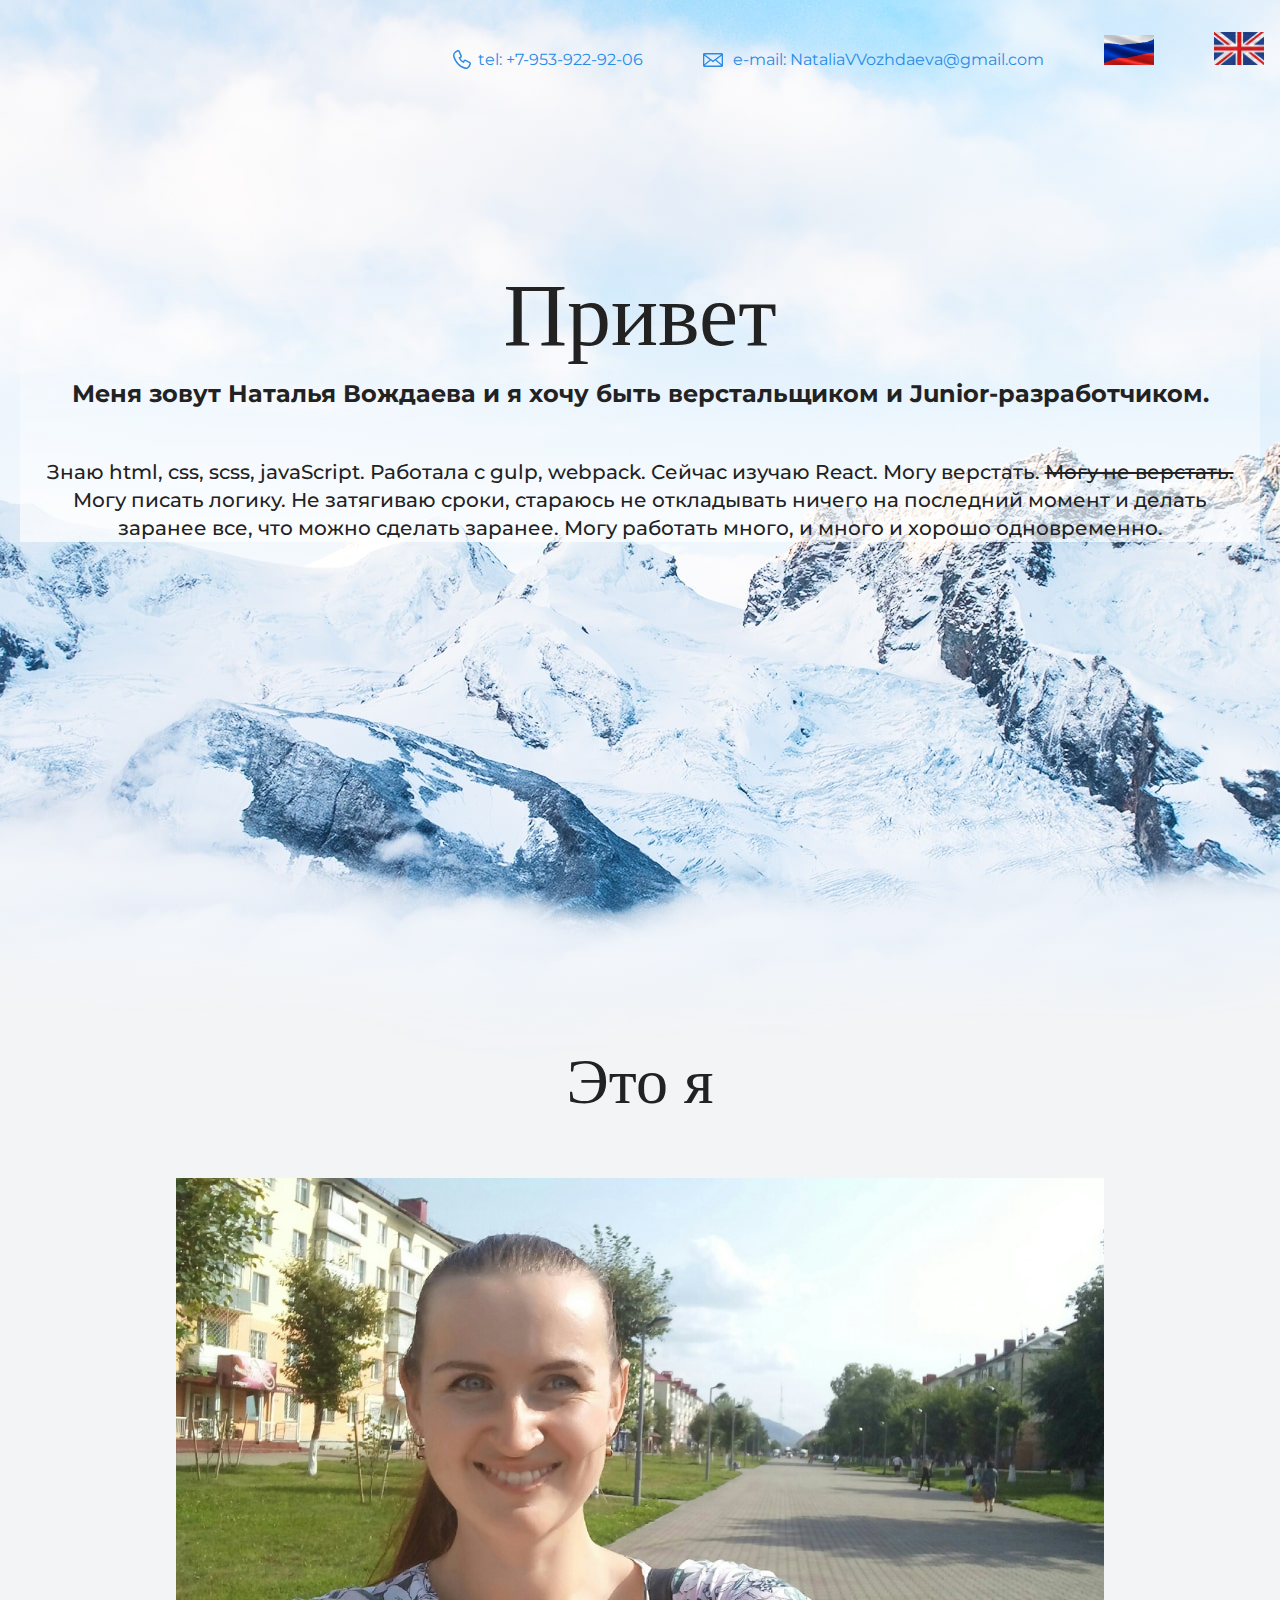
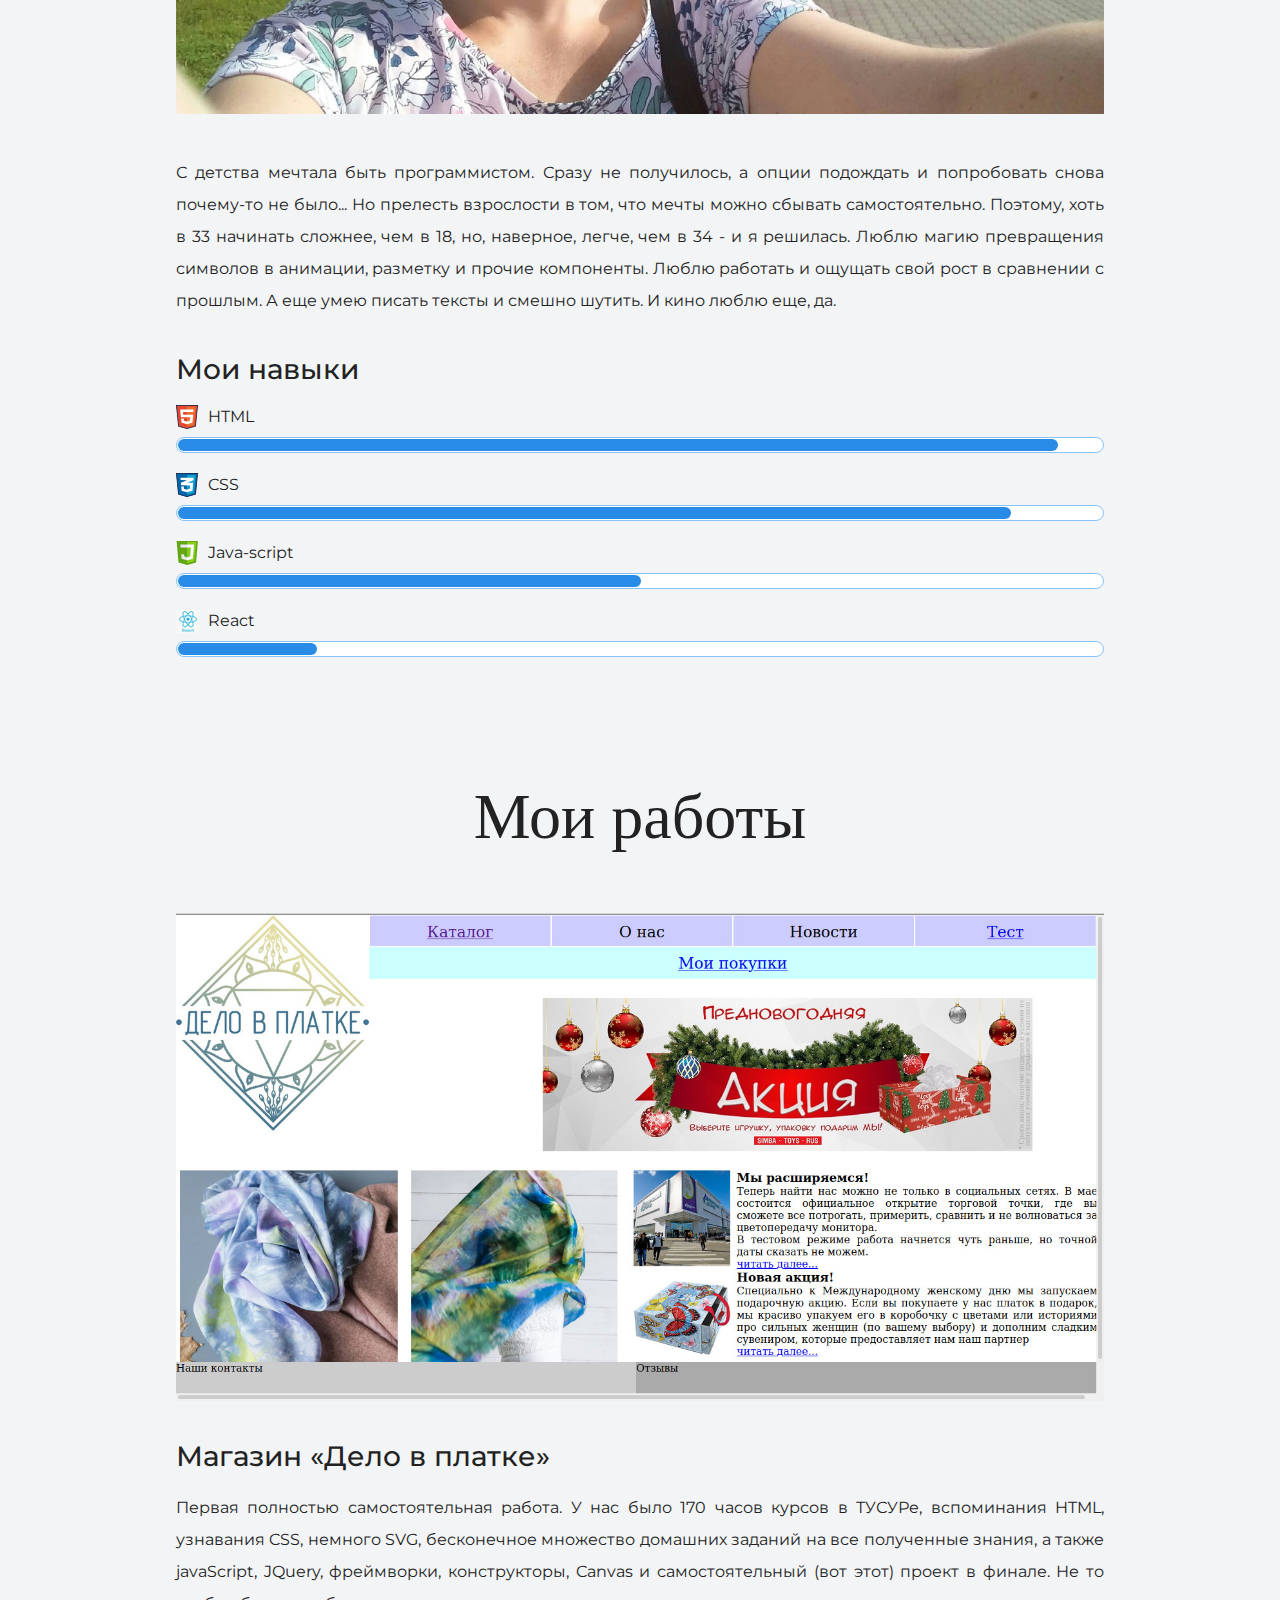
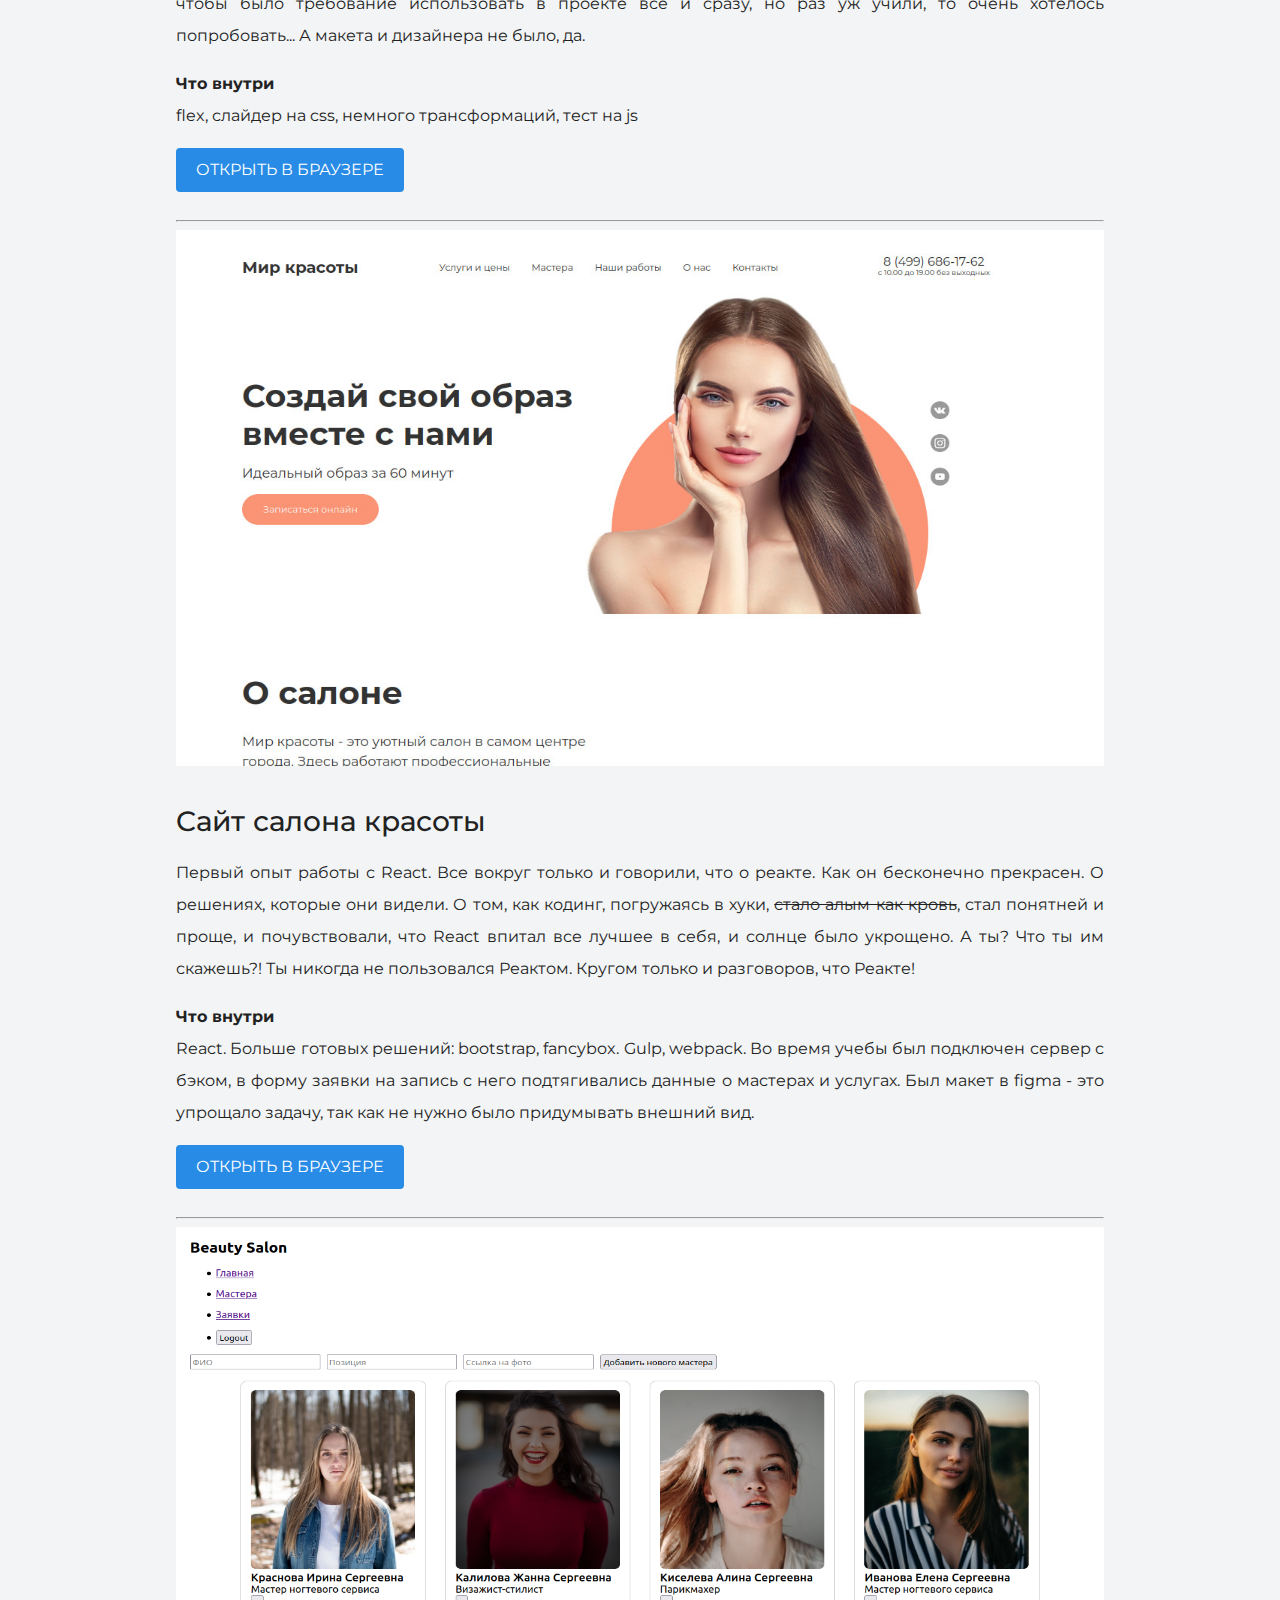
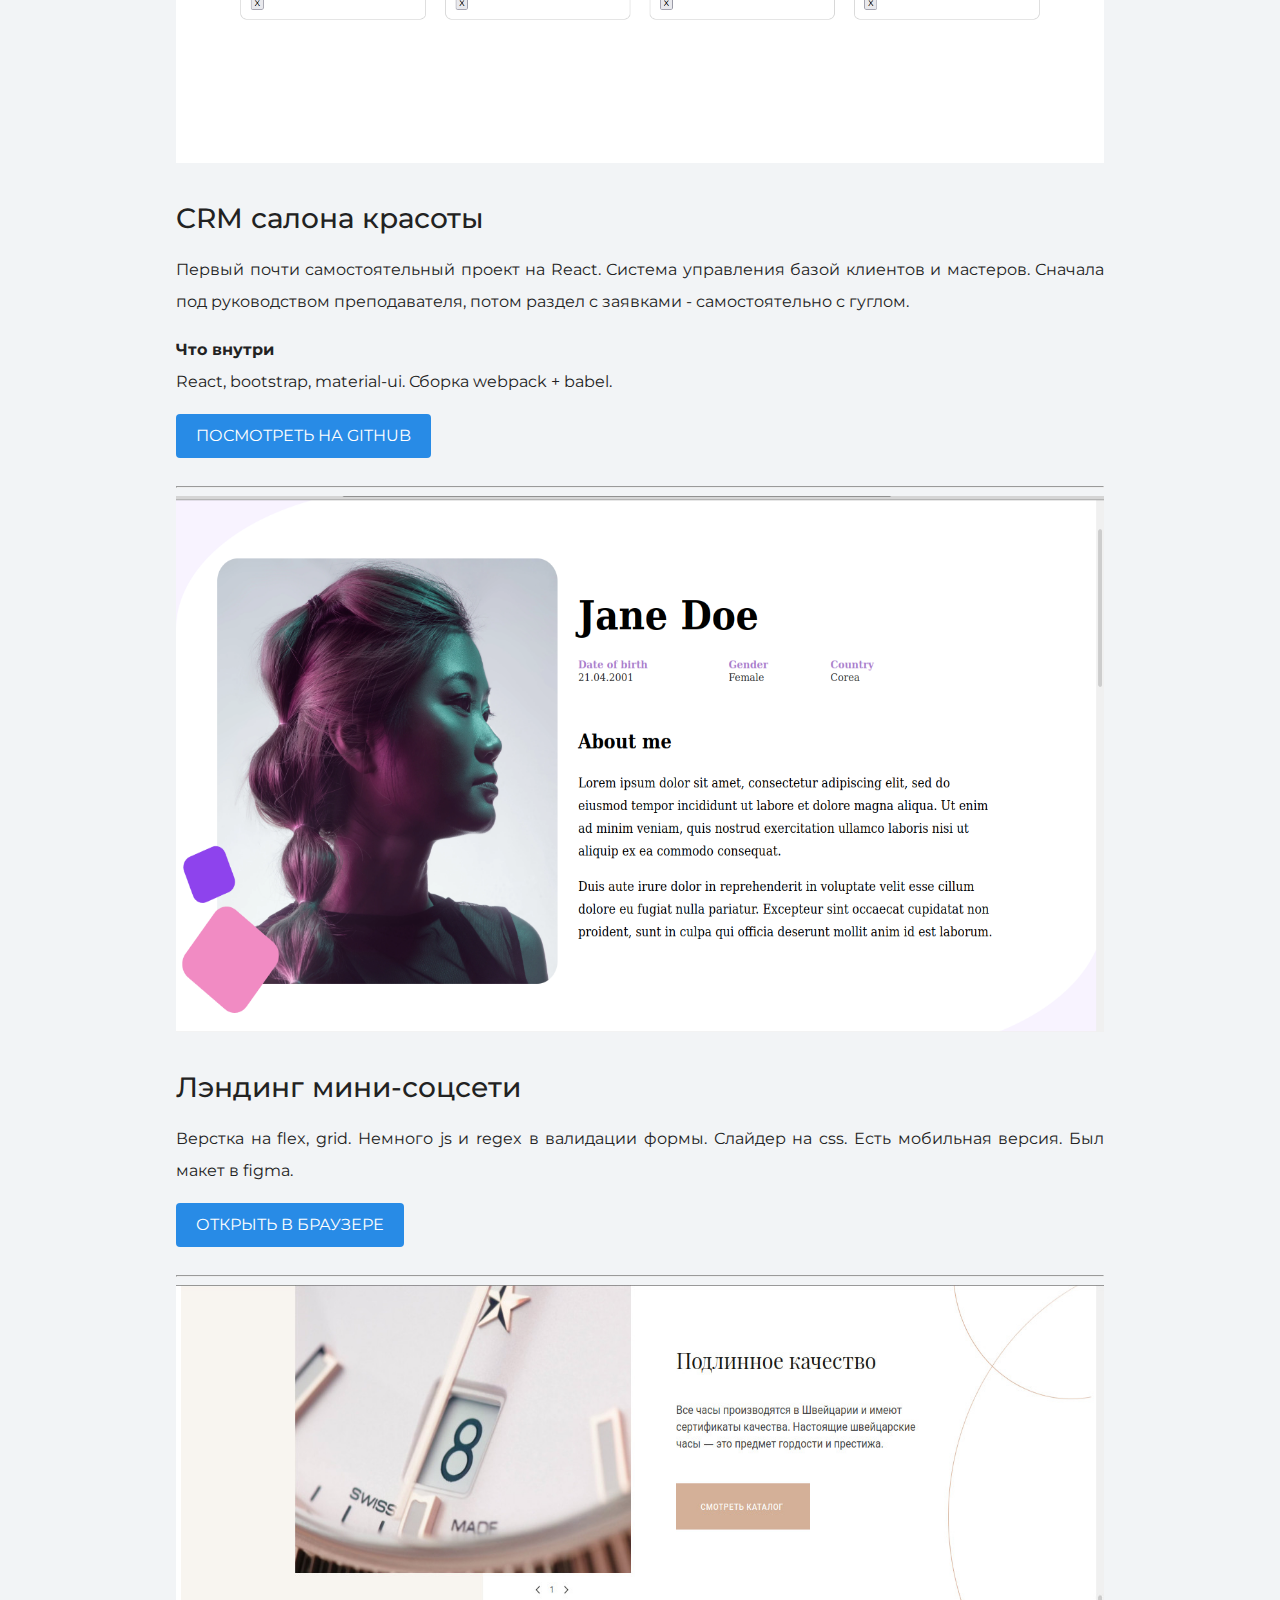
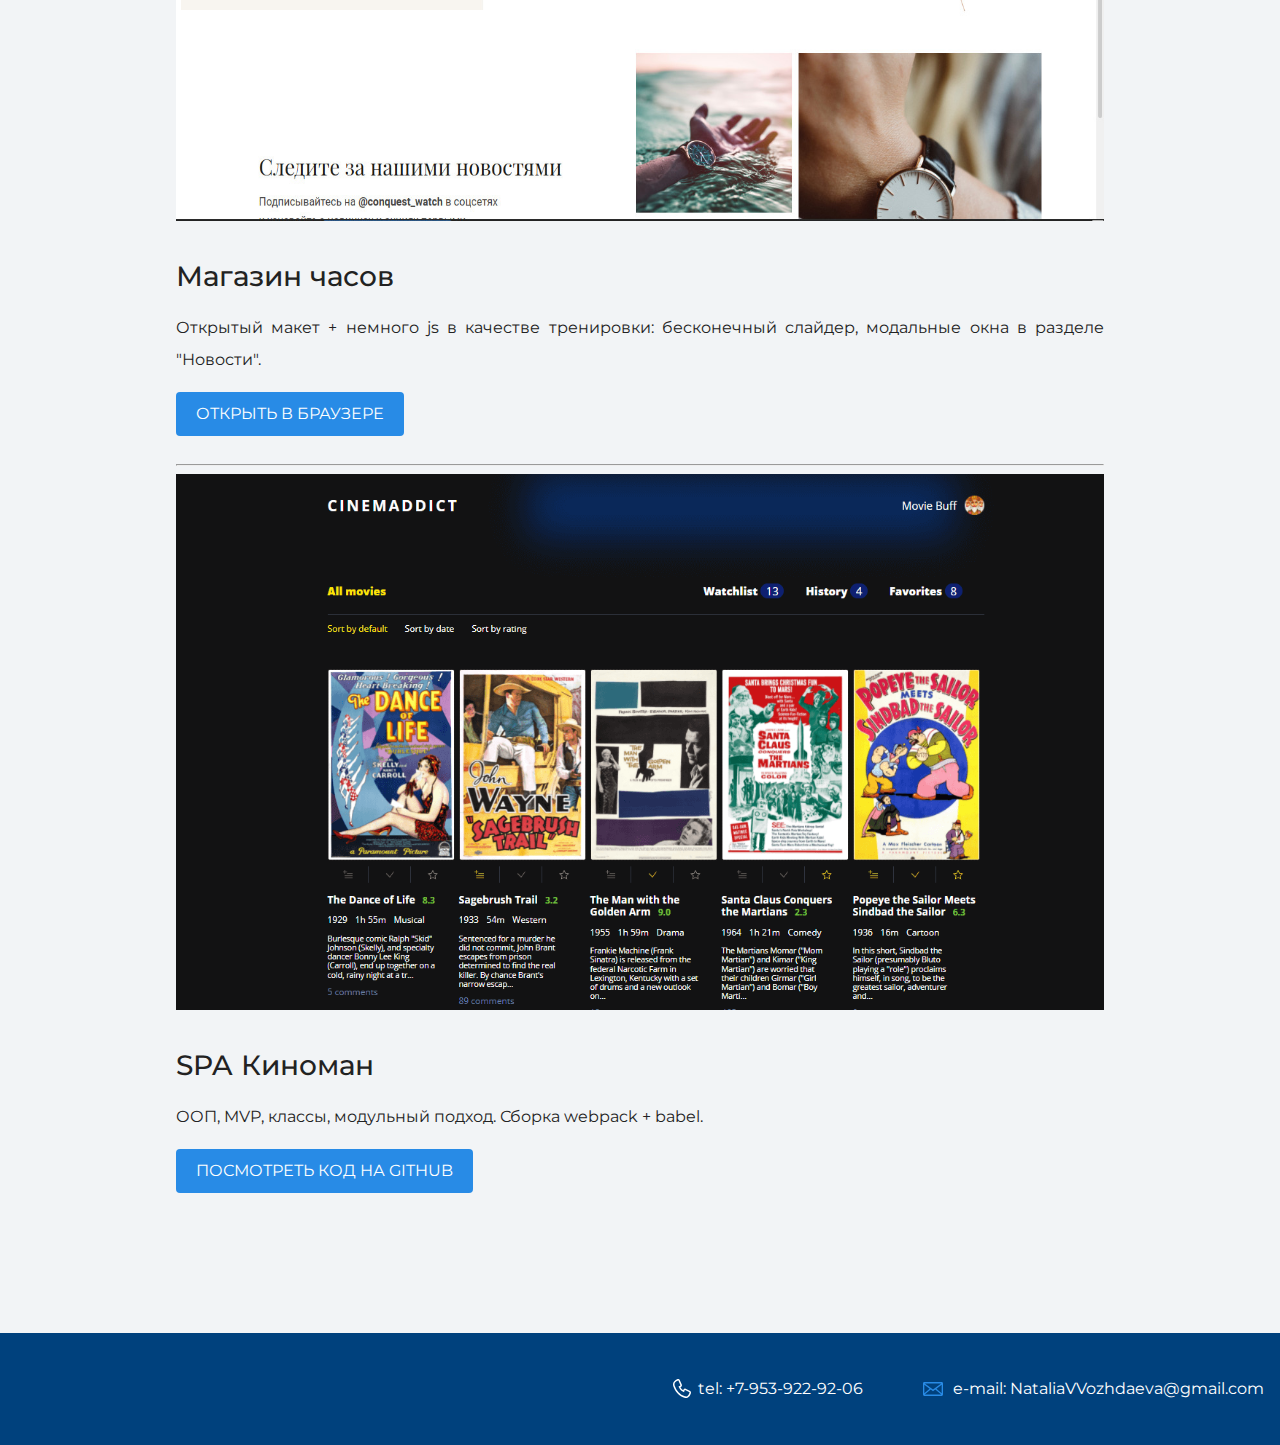
==== commit 4205c32f: "fix index" ====
--- a/index.html
+++ b/index.html
@@ -14,38 +14,38 @@
     <header class="page-header">
       <div class="container">
         <a href="tel:+79539229206" class="header-phone">tel: +7-953-922-92-06</a>
-        <a href="mailto:LomzNat@yandex.ru" class="header-email">e-mail: LomzNat@yandex.ru</a>
+        <a href="mailto:NataliaVVozhdaeva@gmail.com" class="header-email">e-mail: NataliaVVozhdaeva@gmail.com</a>
+        <a href="#" class="header-lang--ru"><img src="./img/russian-flag.jpeg" alt="russian" width="50" /></a>
+        <a href="index-en.html" class="header-lang--en"><img src="./img/brit-flag.jpeg" alt="english" width="50" /></a>
       </div>
     </header>
 
     <section class="hero-image">
       <div class="container">
         <h1 class="heading">Привет</h1>
-        <p>Я хочу быть верстальщиком и Junior-разработчиком</p>
+        <h3>Меня зовут Наталья Вождаева и я хочу быть верстальщиком и Junior-разработчиком.</h3>
+        <p>
+          Знаю html, css, scss, javaScript. Работала с gulp, webpack. Сейчас изучаю React. Могу верстать.
+          <del>Могу не верстать.</del> Могу писать логику. Не затягиваю сроки, стараюсь не откладывать ничего на
+          последний момент и делать заранее все, что можно сделать заранее. Могу работать много, и много и хорошо
+          одновременно.
+        </p>
       </div>
     </section>
 
     <section class="intro">
       <div class="container">
-        <h2 class="subheading">Давайте знакомиться</h2>
+        <h2 class="subheading">Это я</h2>
         <figure class="user-image">
           <img src="files/photo2.jpeg" width="928" height="536" alt="Фотография" />
         </figure>
-        <h3>Меня зовут Наталья Вождаева.</h3>
+
         <p>
-          Знаю html, css, scss, javaScript. Работала с gulp, webpack. Сейчас изучаю React. Могу верстать. Думаю, могу
-          писать на js какие-то не очень сложные вещи. Могу писать и редактировать тексты при необходимости и исправлять
-          ошибки, если где базовое образование пригодится. Не затягиваю сроки, стараюсь не откладывать работу на
-          последний момент и делать заранее все, что можно сделать заранее.
-        </p>
-        <h3>Как я дошла до жизни такой</h3>
-        <p>
-          С детства мечтала быть программистом. Сразу не получилось, а совсем не поступить - ну, нельзя было как-то...
-          Однозначная прелесть взрослости в том, что мечты можно сбывать самостоятельно. Поэтому, хоть в 33 начинать
-          сложнее, чем в 18, но, наверное, легче, чем в 34 - и я решилась. Люблю магию превращения странных символов и
-          слов в понятные "странички сайтов". А еще умею писать тексты и смешно шутить (иногда). И со мной можно
-          разговаривать про кино. В качестве хобби вяжу и рисую, но пока не придумала, как применить это в этой
-          профессии. Хочу изучить canvas.
+          С детства мечтала быть программистом. Сразу не получилось, а опции подождать и попробовать снова почему-то не
+          было... Но прелесть взрослости в том, что мечты можно сбывать самостоятельно. Поэтому, хоть в 33 начинать
+          сложнее, чем в 18, но, наверное, легче, чем в 34 - и я решилась. Люблю магию превращения символов в анимации,
+          разметку и прочие компоненты. Люблю работать и ощущать свой рост в сравнении с прошлым. А еще умею писать
+          тексты и смешно шутить. И кино люблю еще, да.
         </p>
 
         <div class="skills">
@@ -81,7 +81,7 @@
         </p>
         <p><b>Что внутри</b><br />flex, слайдер на css, немного трансформаций, тест на js</p>
         <a class="button" href="source/delovplatke/index.html" target="_blank">Открыть в браузере</a>
-
+        <hr />
         <figure class="project-image">
           <img src="files/beautySalon.jpg" width="928" height="536" alt="Cайт салона красоты" />
         </figure>
@@ -98,7 +98,7 @@
           в figma - это упрощало задачу, так как не нужно было придумывать внешний вид.
         </p>
         <a class="button" href="https://determined-swanson-a44406.netlify.app" target="_blank">Открыть в браузере</a>
-
+        <hr />
         <figure class="project-image">
           <img src="files/crm.jpg" width="928" height="536" alt="CRM салона красоты" />
         </figure>
@@ -111,7 +111,7 @@
         <a class="button" href="https://github.com/NataliaVozhdaeva/BeautyWorld/tree/crm" target="_blank"
           >Посмотреть на github</a
         >
-
+        <hr />
         <figure class="project-image">
           <img src="files/JD.png" width="928" height="536" alt="Jane Doe" />
         </figure>
@@ -121,7 +121,7 @@
           в figma.
         </p>
         <a class="button" href="source/Jane Doe/src/index.html" target="_blank">Открыть в браузере</a>
-
+        <hr />
         <figure class="project-image">
           <img src="files/watchStore.jpg" width="928" height="536" alt="Jane Doe" />
         </figure>
@@ -130,14 +130,14 @@
           Открытый макет + немного js в качестве тренировки: бесконечный слайдер, модальные окна в разделе "Новости".
         </p>
         <a class="button" href="source/WatchStore/index.html" target="_blank">Открыть в браузере</a>
-
+        <hr />
         <figure class="project-image">
           <img src="files/cinemaddict.png" width="928" height="536" alt="cinemaddict" />
         </figure>
         <h3>SPA Киноман</h3>
         <p>ООП, MVP, классы, модульный подход. Сборка webpack + babel.</p>
         <a class="button" href="https://github.com/NataliaVozhdaeva/1478603-cinemaddict-17" target="_blank"
-          >Посмотреть код на githab</a
+          >Посмотреть код на github</a
         >
       </div>
     </section>
@@ -145,7 +145,7 @@
     <footer class="page-footer">
       <div class="container">
         <a href="tel:+79539229206" class="footer-phone">tel: +7-953-922-92-06</a>
-        <a href="mailto:LomzNat@yandex.ru" class="footer-email">e-mail: LomzNat@yandex.ru</a>
+        <a href="mailto:NataliaVVozhdaeva@gmail.com" class="header-email">e-mail: NataliaVVozhdaeva@gmail.com</a>
       </div>
     </footer>
   </body>
--- a/style.css
+++ b/style.css
@@ -48,12 +48,13 @@
 }
 
 .hero-image {
-  margin-bottom: 620px;
+  margin-bottom: 500px;
 }
 
 .hero-image .container {
-  max-width: 1408px;
-  text-align: center;
+  max-width: 1208px;
+  text-align: center;
+  background: linear-gradient(rgba(255, 255, 255, 0), rgba(255, 255, 255, 0.7));
 }
 
 .heading {
@@ -64,10 +65,17 @@
   font-weight: 400;
 }
 
+.hero-image h3 {
+  margin: 0;
+  font-size: 24px;
+  line-height: 28px;
+}
+
 .hero-image p {
-  margin: 0;
-  font-size: 32px;
-  line-height: 48px;
+  margin-top: 50px;
+  font-size: 20px;
+  line-height: 28px;
+  font-weight: 500;
 }
 
 .intro {
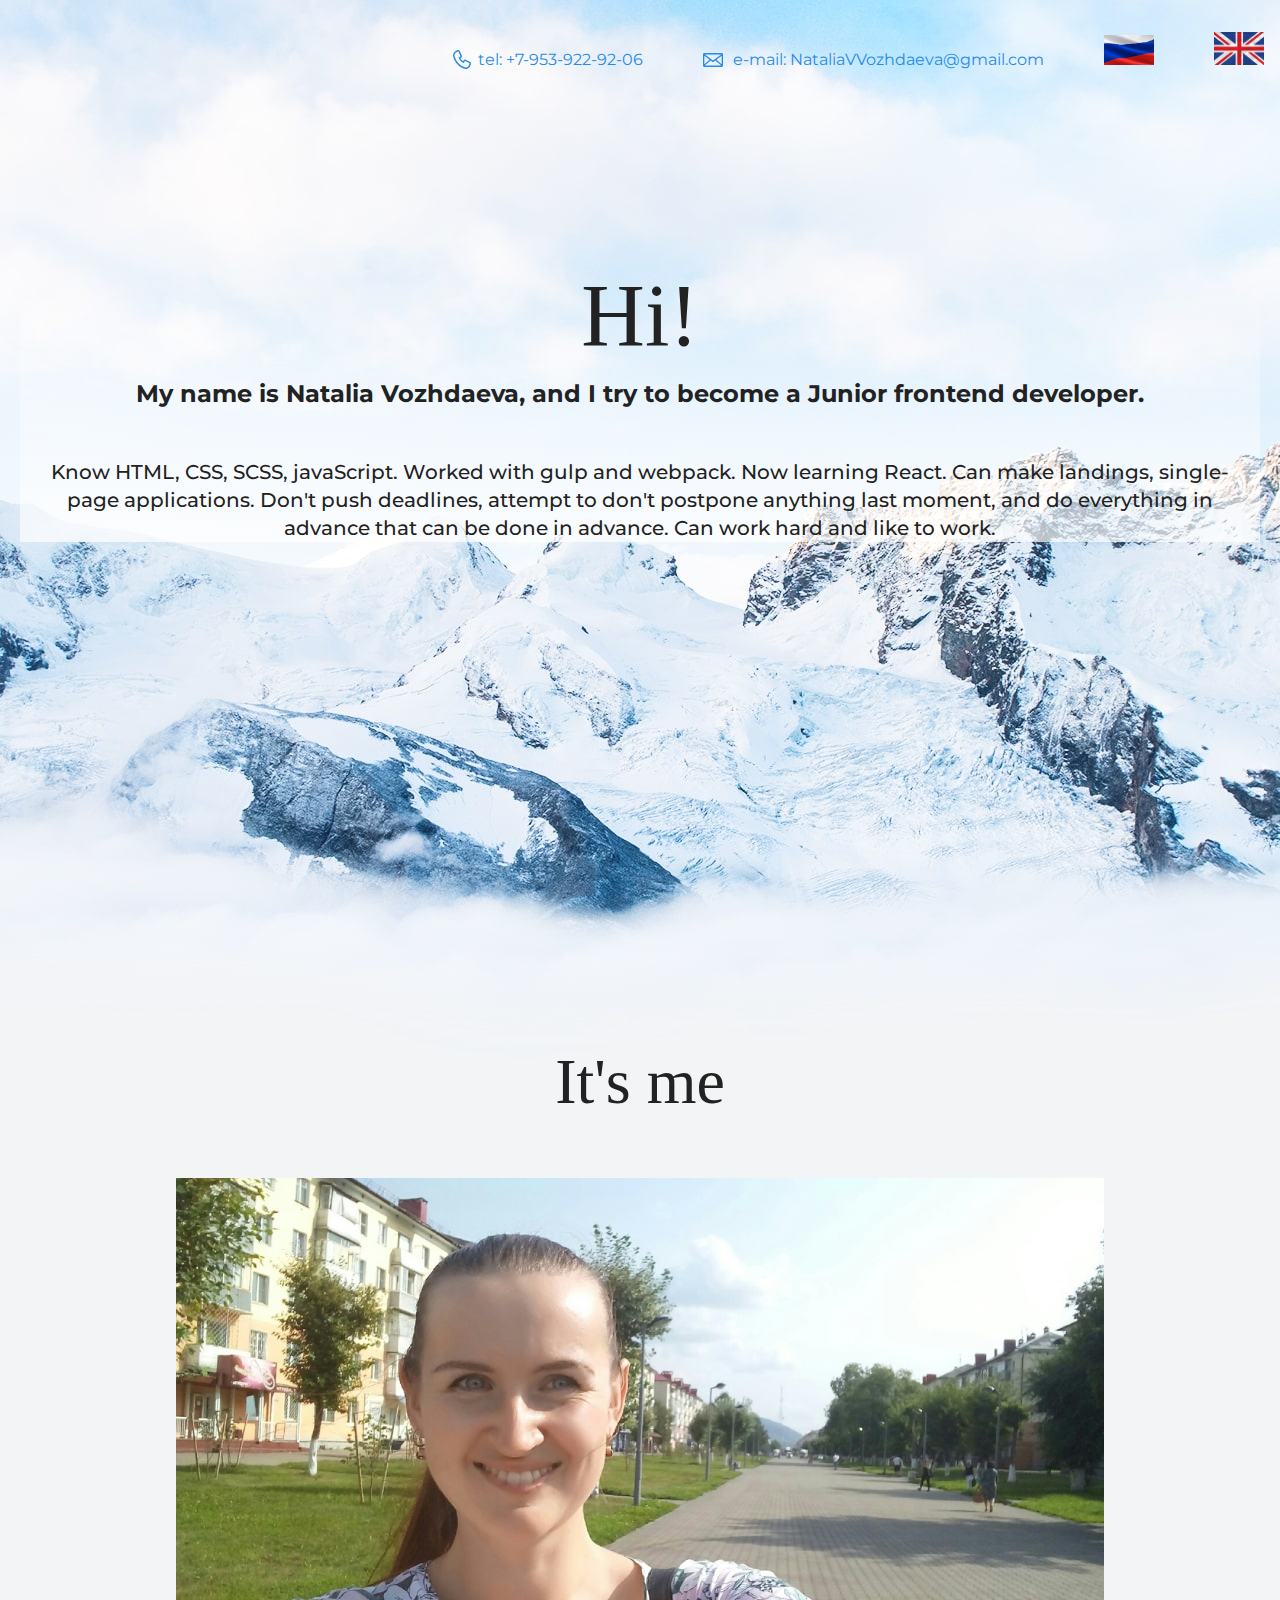
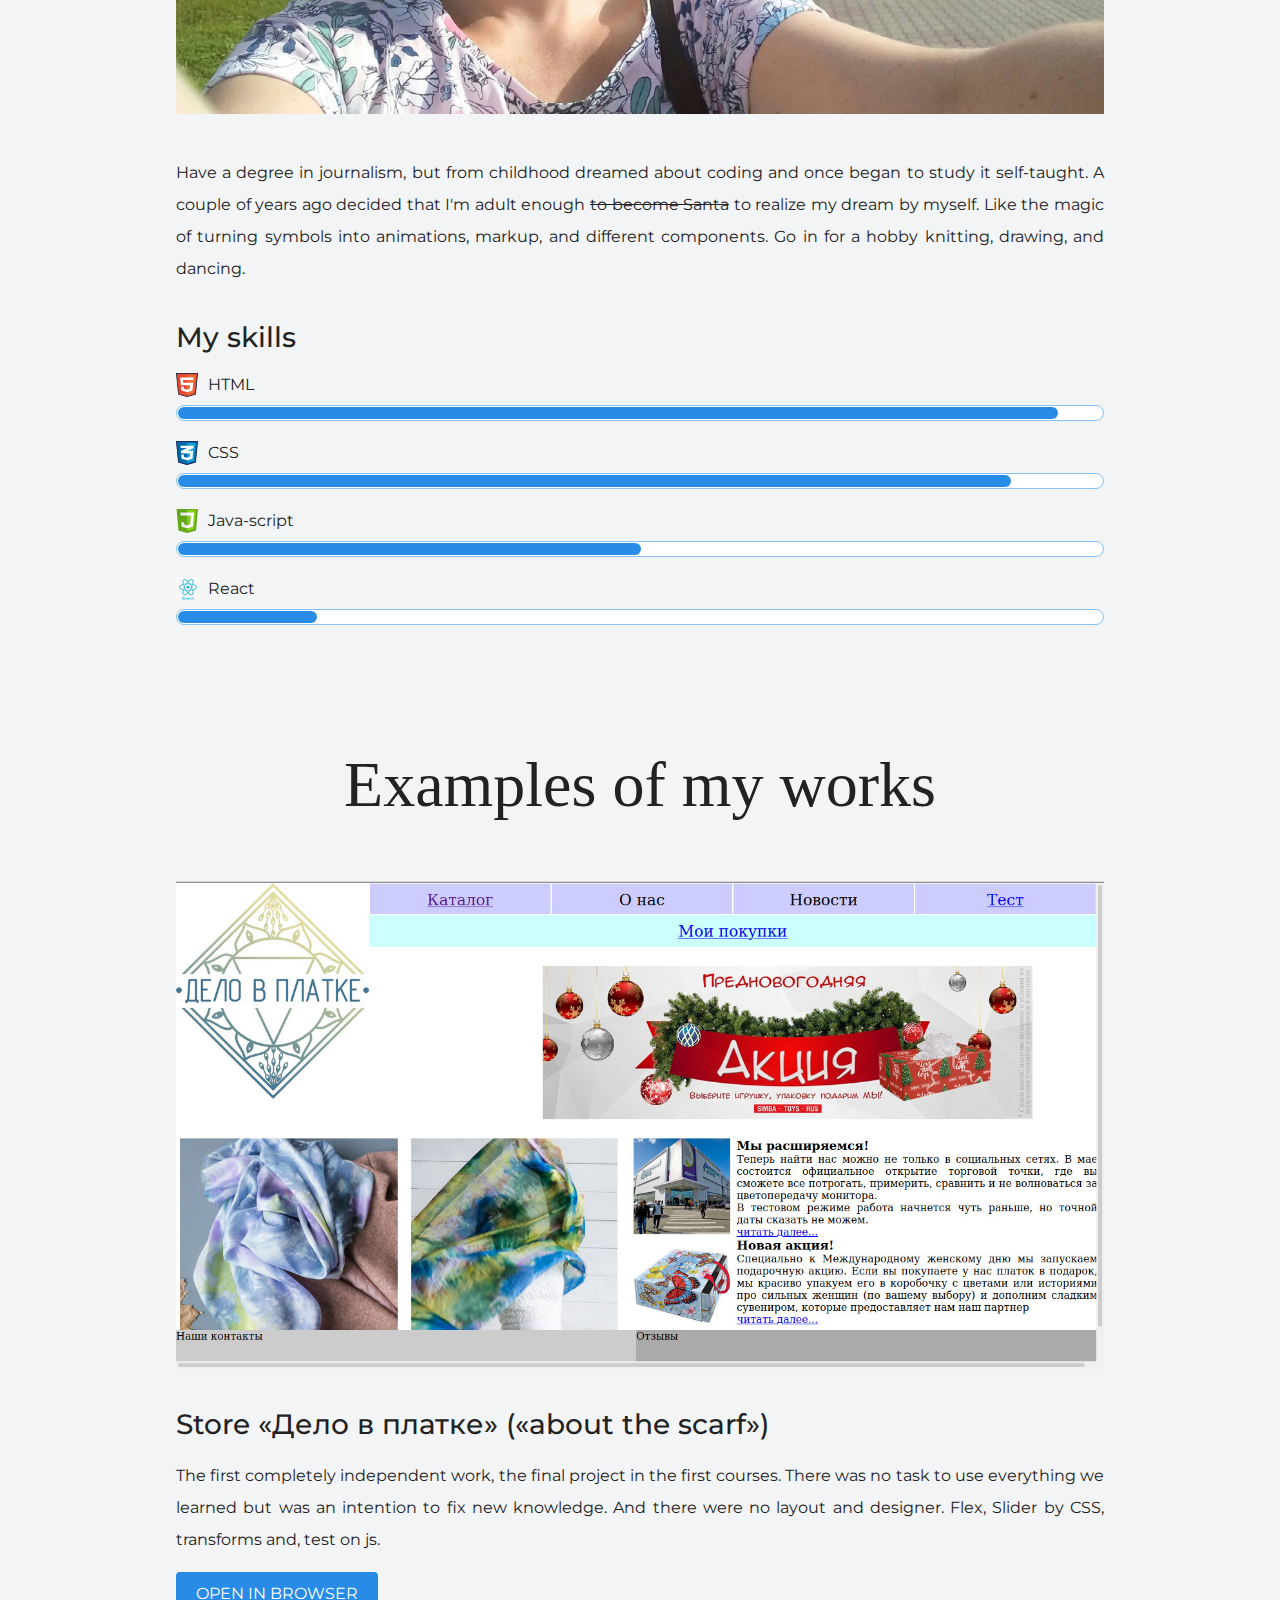
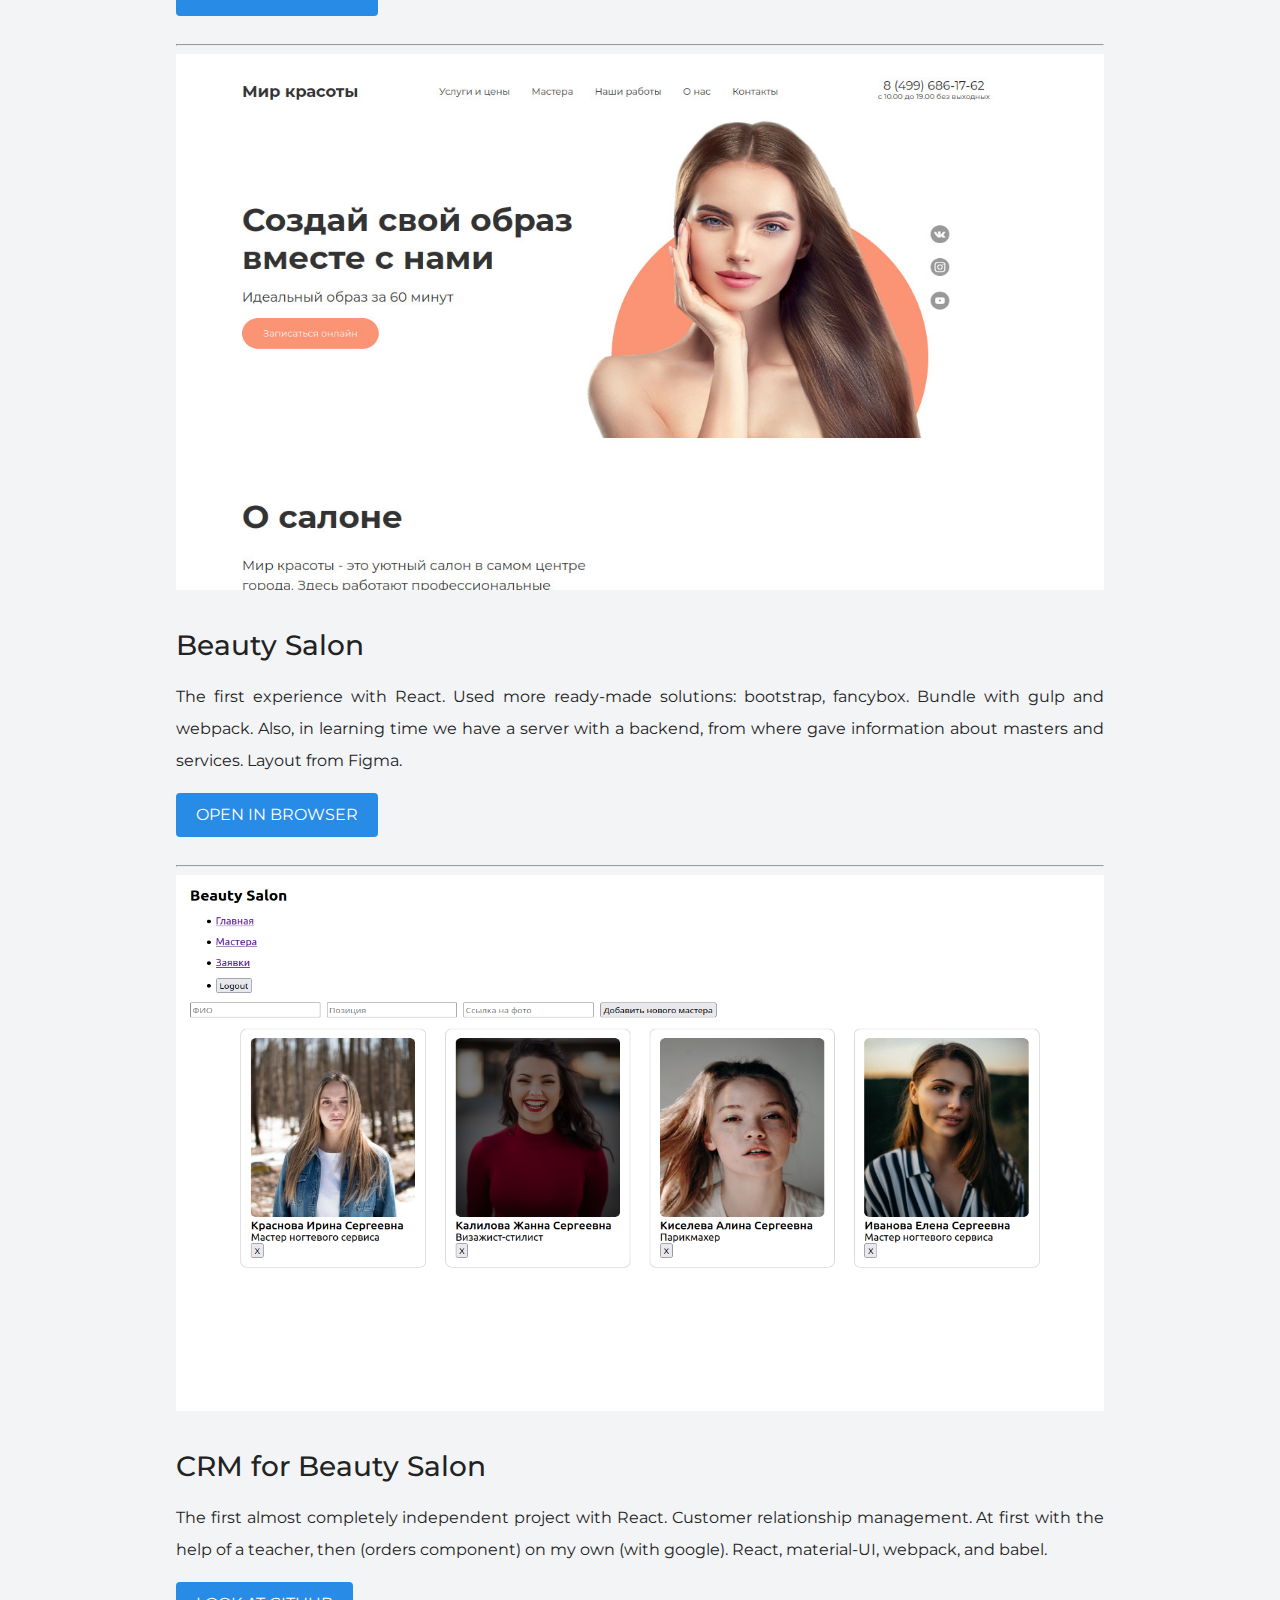
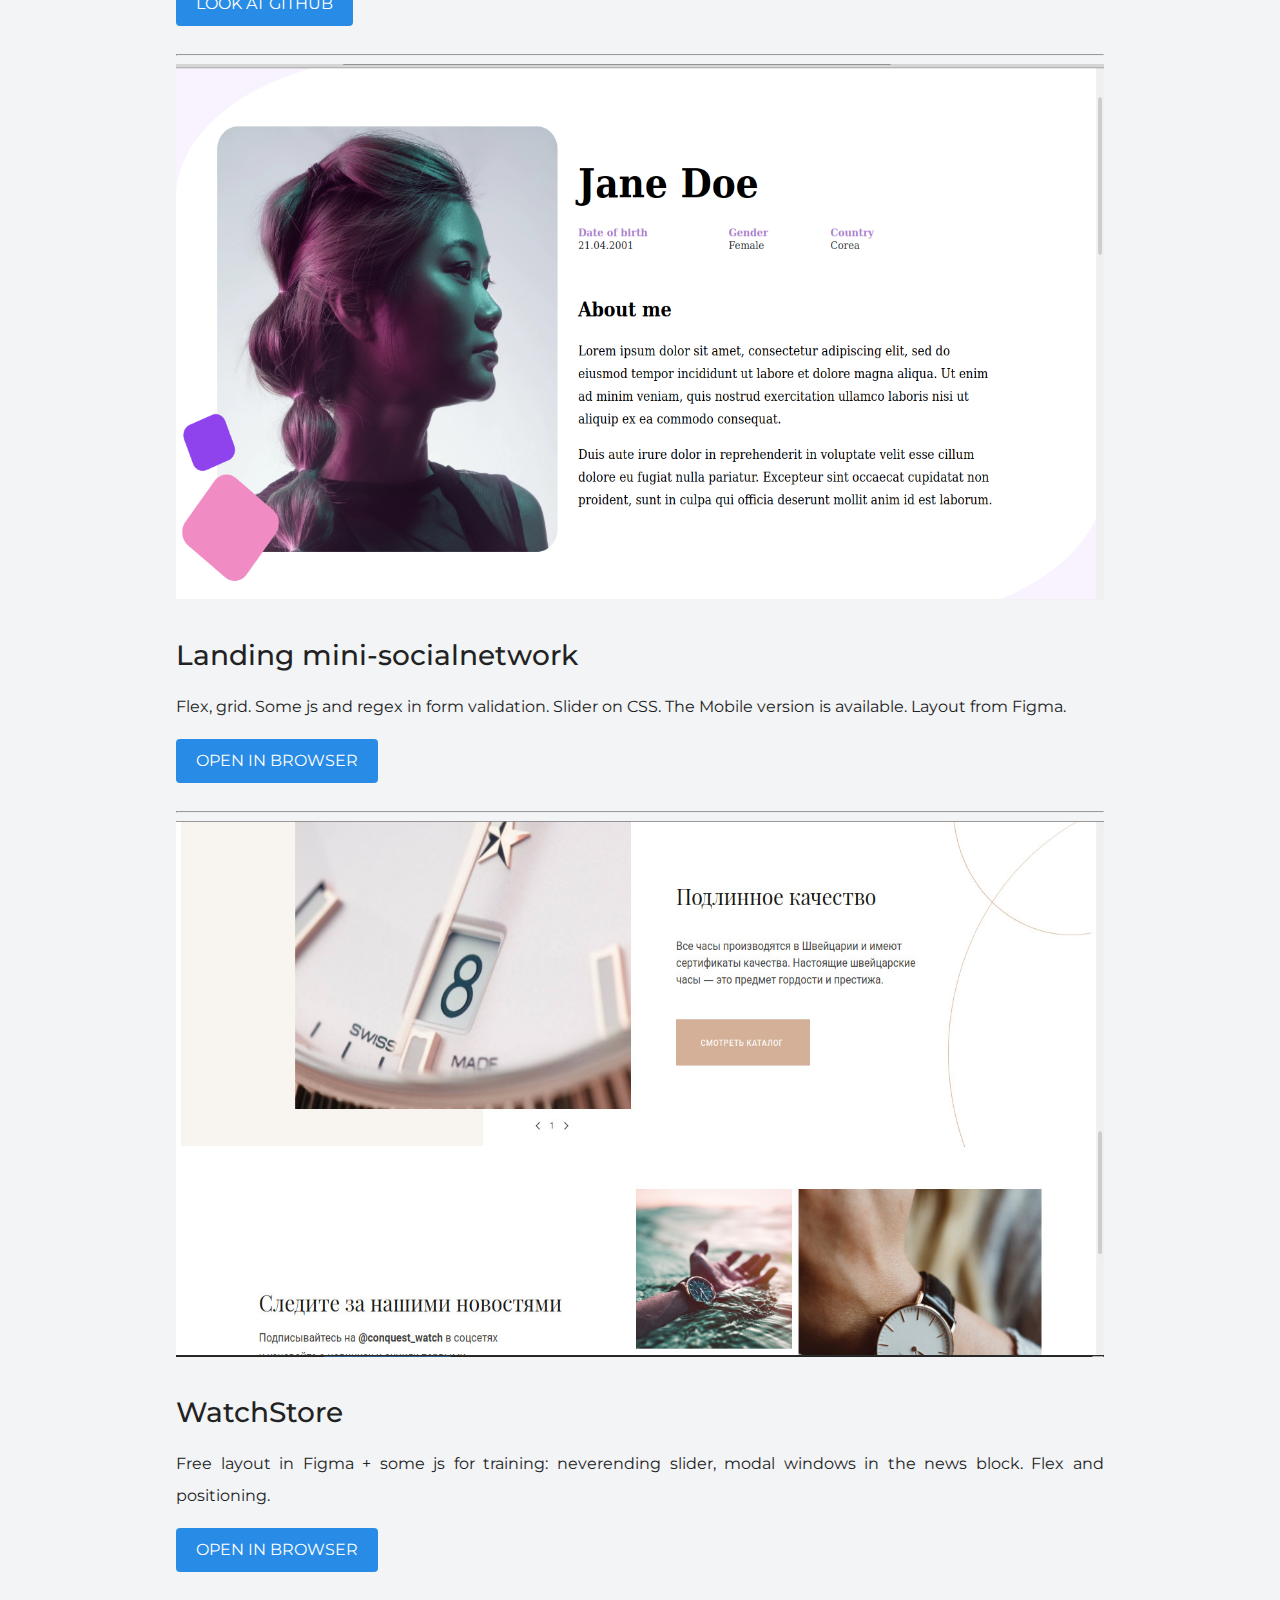
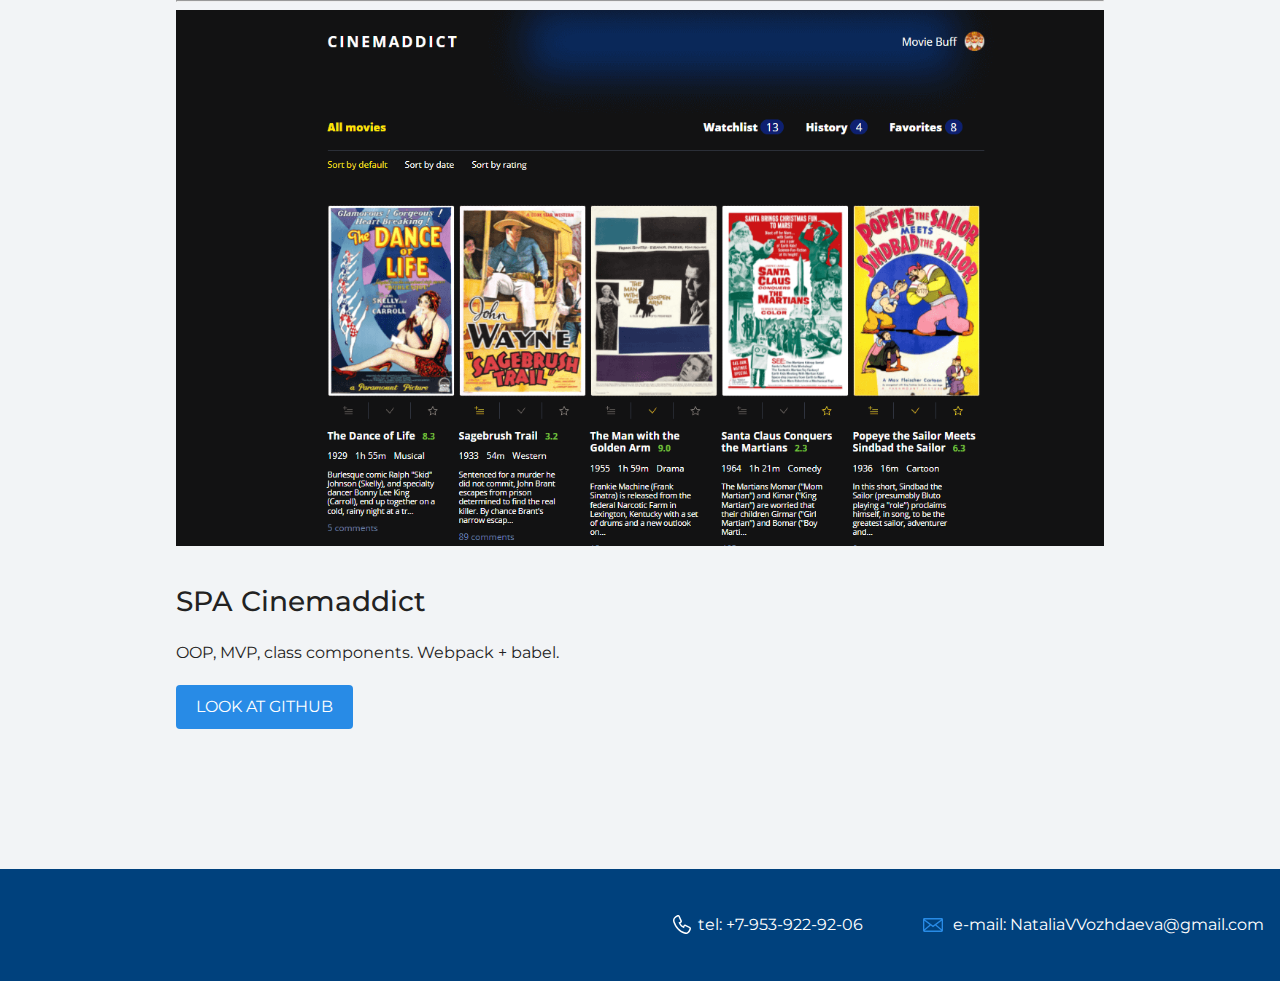
==== commit a453ddd9: "+bear" ====
--- a/index.html
+++ b/index.html
@@ -7,7 +7,7 @@
       href="https://fonts.googleapis.com/css?family=Montserrat:400,500,700|Old+Standard+TT&display=swap&subset=cyrillic"
       rel="stylesheet"
     />
-    <title>Портфолио Junior dev_Вождаева</title>
+    <title>Junior dev_Vozhdaeva</title>
   </head>
 
   <body>
@@ -15,41 +15,41 @@
       <div class="container">
         <a href="tel:+79539229206" class="header-phone">tel: +7-953-922-92-06</a>
         <a href="mailto:NataliaVVozhdaeva@gmail.com" class="header-email">e-mail: NataliaVVozhdaeva@gmail.com</a>
-        <a href="#" class="header-lang--ru"><img src="./img/russian-flag.jpeg" alt="russian" width="50" /></a>
-        <a href="index-en.html" class="header-lang--en"><img src="./img/brit-flag.jpeg" alt="english" width="50" /></a>
+        <a href="index-ru.html" class="header-lang--ru"
+          ><img src="./img/russian-flag.jpeg" alt="russian" width="50"
+        /></a>
+        <a href="#" class="header-lang--en"><img src="./img/brit-flag.jpeg" alt="english" width="50" /></a>
       </div>
     </header>
 
     <section class="hero-image">
       <div class="container">
-        <h1 class="heading">Привет</h1>
-        <h3>Меня зовут Наталья Вождаева и я хочу быть верстальщиком и Junior-разработчиком.</h3>
+        <h1 class="heading">Hi!</h1>
+        <h3>My name is Natalia Vozhdaeva, and I try to become a Junior frontend developer.</h3>
         <p>
-          Знаю html, css, scss, javaScript. Работала с gulp, webpack. Сейчас изучаю React. Могу верстать.
-          <del>Могу не верстать.</del> Могу писать логику. Не затягиваю сроки, стараюсь не откладывать ничего на
-          последний момент и делать заранее все, что можно сделать заранее. Могу работать много, и много и хорошо
-          одновременно.
+          Know HTML, CSS, SCSS, javaScript. Worked with gulp and webpack. Now learning React. Can make landings,
+          single-page applications. Don't push deadlines, attempt to don't postpone anything last moment, and do
+          everything in advance that can be done in advance. Can work hard and like to work.
         </p>
       </div>
     </section>
 
     <section class="intro">
       <div class="container">
-        <h2 class="subheading">Это я</h2>
+        <h2 class="subheading">It's me</h2>
         <figure class="user-image">
-          <img src="files/photo2.jpeg" width="928" height="536" alt="Фотография" />
+          <img src="files/photo2.jpeg" width="928" height="536" alt="foto" />
         </figure>
 
         <p>
-          С детства мечтала быть программистом. Сразу не получилось, а опции подождать и попробовать снова почему-то не
-          было... Но прелесть взрослости в том, что мечты можно сбывать самостоятельно. Поэтому, хоть в 33 начинать
-          сложнее, чем в 18, но, наверное, легче, чем в 34 - и я решилась. Люблю магию превращения символов в анимации,
-          разметку и прочие компоненты. Люблю работать и ощущать свой рост в сравнении с прошлым. А еще умею писать
-          тексты и смешно шутить. И кино люблю еще, да.
+          Have a degree in journalism, but from childhood dreamed about coding and once began to study it self-taught. A
+          couple of years ago decided that I'm adult enough <del>to become Santa</del> to realize my dream by myself.
+          Like the magic of turning symbols into animations, markup, and different components. Go in for a hobby
+          knitting, drawing, and dancing.
         </p>
 
         <div class="skills">
-          <h3>Мои навыки</h3>
+          <h3>My skills</h3>
           <dl class="skills-list">
             <dt class="skill-html">HTML</dt>
             <dd class="level"><div style="width: 95%">95%</div></dd>
@@ -66,78 +66,70 @@
 
     <section class="portfolio">
       <div class="container">
-        <h2 class="subheading">Мои работы</h2>
+        <h2 class="subheading">Examples of my works</h2>
 
         <figure class="project-image">
           <img src="files/delovplatke.jpg" width="928" height="488" alt="Cайт магазина Дело в платке" />
         </figure>
-        <h3>Магазин «Дело в платке»</h3>
+        <h3>Store «Дело в платке» («about the scarf»)</h3>
         <p>
-          Первая полностью самостоятельная работа. У нас было 170 часов курсов в ТУСУРе, вспоминания HTML, узнавания
-          CSS, немного SVG, бесконечное множество домашних заданий на все полученные знания, а также javaScript, JQuery,
-          фреймворки, конструкторы, Canvas и самостоятельный (вот этот) проект в финале. Не то чтобы было требование
-          использовать в проекте все и сразу, но раз уж учили, то очень хотелось попробовать... А макета и дизайнера не
-          было, да.
+          The first completely independent work, the final project in the first courses. There was no task to use
+          everything we learned but was an intention to fix new knowledge. And there were no layout and designer. Flex,
+          Slider by CSS, transforms and, test on js.
         </p>
-        <p><b>Что внутри</b><br />flex, слайдер на css, немного трансформаций, тест на js</p>
-        <a class="button" href="source/delovplatke/index.html" target="_blank">Открыть в браузере</a>
+        <a class="button" href="source/delovplatke/index.html" target="_blank">Open in browser</a>
         <hr />
         <figure class="project-image">
           <img src="files/beautySalon.jpg" width="928" height="536" alt="Cайт салона красоты" />
         </figure>
-        <h3>Cайт салона красоты</h3>
+        <h3>Beauty Salon</h3>
         <p>
-          Первый опыт работы с React. Все вокруг только и говорили, что о реакте. Как он бесконечно прекрасен. О
-          решениях, которые они видели. О том, как кодинг, погружаясь в хуки, <del>стало алым как кровь</del>, стал
-          понятней и проще, и почувствовали, что React впитал все лучшее в себя, и солнце было укрощено. А ты? Что ты им
-          скажешь?! Ты никогда не пользовался Реактом. Кругом только и разговоров, что Реакте!
+          The first experience with React. Used more ready-made solutions: bootstrap, fancybox. Bundle with gulp and
+          webpack. Also, in learning time we have a server with a backend, from where gave information about masters and
+          services. Layout from Figma.
         </p>
-        <p>
-          <b>Что внутри</b><br />React. Больше готовых решений: bootstrap, fancybox. Gulp, webpack. Во время учебы был
-          подключен сервер с бэком, в форму заявки на запись с него подтягивались данные о мастерах и услугах. Был макет
-          в figma - это упрощало задачу, так как не нужно было придумывать внешний вид.
-        </p>
-        <a class="button" href="https://determined-swanson-a44406.netlify.app" target="_blank">Открыть в браузере</a>
+        <a class="button" href="https://determined-swanson-a44406.netlify.app" target="_blank">Open in browser</a>
         <hr />
         <figure class="project-image">
           <img src="files/crm.jpg" width="928" height="536" alt="CRM салона красоты" />
         </figure>
-        <h3>CRM салона красоты</h3>
+        <h3>CRM for Beauty Salon</h3>
         <p>
-          Первый почти самостоятельный проект на React. Система управления базой клиентов и мастеров. Сначала под
-          руководством преподавателя, потом раздел с заявками - самостоятельно с гуглом.
+          The first almost completely independent project with React. Customer relationship management. At first with
+          the help of a teacher, then (orders component) on my own (with google). React, material-UI, webpack, and
+          babel.
         </p>
-        <p><b>Что внутри</b><br />React, bootstrap, material-ui. Сборка webpack + babel.</p>
         <a class="button" href="https://github.com/NataliaVozhdaeva/BeautyWorld/tree/crm" target="_blank"
-          >Посмотреть на github</a
+          >Look at github</a
         >
         <hr />
         <figure class="project-image">
           <img src="files/JD.png" width="928" height="536" alt="Jane Doe" />
         </figure>
-        <h3>Лэндинг мини-соцсети</h3>
+        <h3>Landing mini-socialnetwork</h3>
         <p>
-          Верстка на flex, grid. Немного js и regex в валидации формы. Слайдер на css. Есть мобильная версия. Был макет
-          в figma.
+          Flex, grid. Some js and regex in form validation. Slider on CSS. The Mobile version is available. Layout from
+          Figma.
         </p>
-        <a class="button" href="source/Jane Doe/src/index.html" target="_blank">Открыть в браузере</a>
+        <a class="button" href="source/Jane Doe/src/index.html" target="_blank">Open in browser</a>
         <hr />
         <figure class="project-image">
           <img src="files/watchStore.jpg" width="928" height="536" alt="Jane Doe" />
         </figure>
-        <h3>Магазин часов</h3>
+        <h3>WatchStore</h3>
         <p>
-          Открытый макет + немного js в качестве тренировки: бесконечный слайдер, модальные окна в разделе "Новости".
+          Free layout in Figma + some js for training: neverending slider, modal windows in the news block. Flex and
+          positioning.
         </p>
-        <a class="button" href="source/WatchStore/index.html" target="_blank">Открыть в браузере</a>
+        <a class="button" href="source/WatchStore/index.html" target="_blank">Open in browser</a>
         <hr />
         <figure class="project-image">
           <img src="files/cinemaddict.png" width="928" height="536" alt="cinemaddict" />
         </figure>
-        <h3>SPA Киноман</h3>
-        <p>ООП, MVP, классы, модульный подход. Сборка webpack + babel.</p>
+        <h3>SPA Cinemaddict</h3>
+        <p>OOP, MVP, class components. Webpack + babel.</p>
         <a class="button" href="https://github.com/NataliaVozhdaeva/1478603-cinemaddict-17" target="_blank"
-          >Посмотреть код на github</a
+          >Look at github</a
         >
       </div>
     </section>
--- a/style.css
+++ b/style.css
@@ -76,6 +76,44 @@
   font-size: 20px;
   line-height: 28px;
   font-weight: 500;
+}
+
+.bear {
+  display: none;
+}
+
+.animation-text {
+  margin: 0;
+  position: absolute;
+  bottom: 250px;
+  left: 150px;
+  animation: opacity 1s 2 alternate;
+  opacity: 0;
+}
+
+@keyframes opacity {
+  80% {
+    opacity: 0;
+  }
+  100% {
+    opacity: 1;
+  }
+}
+
+.goToRussian {
+  display: inline-block;
+  position: absolute;
+  bottom: -300px;
+  animation: toggle-on-ru 1s 0s 2 alternate ease;
+}
+
+@keyframes toggle-on-ru {
+  0% {
+    bottom: -300px;
+  }
+  100% {
+    bottom: 0px;
+  }
 }
 
 .intro {
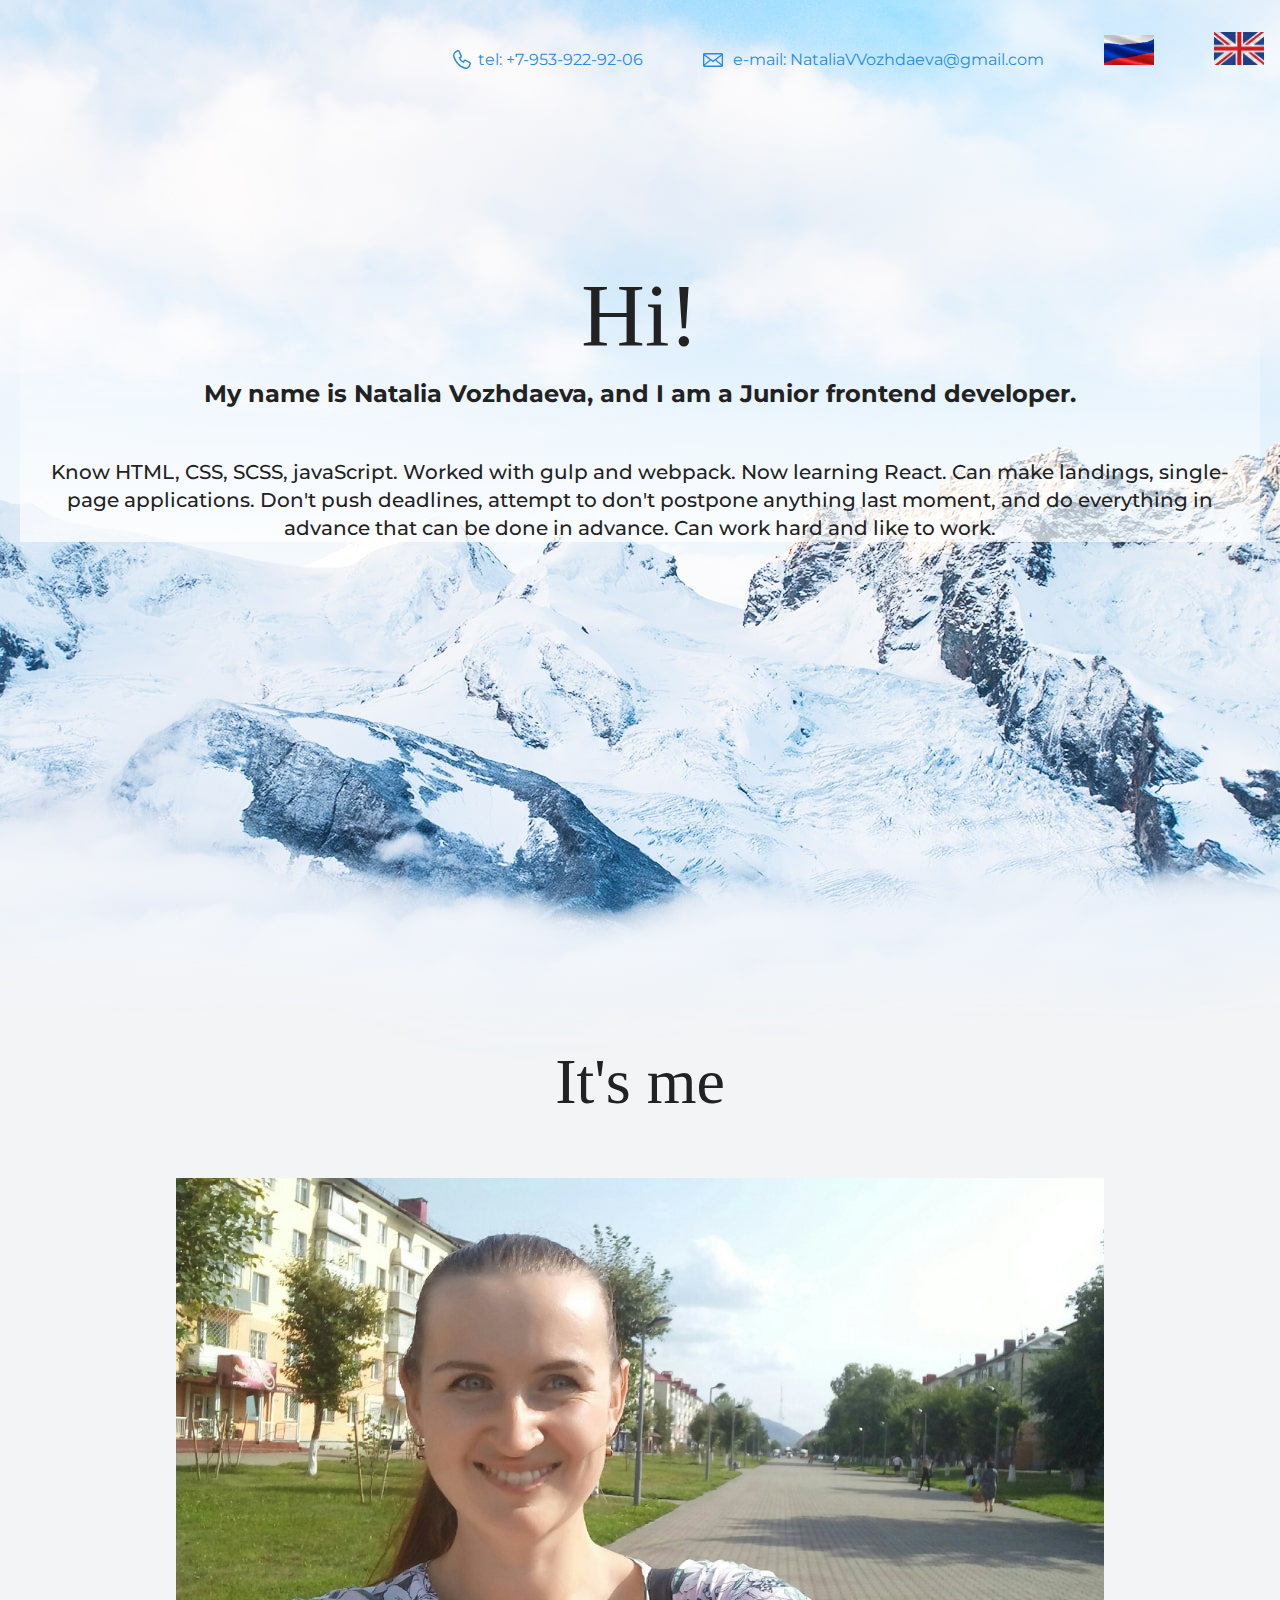
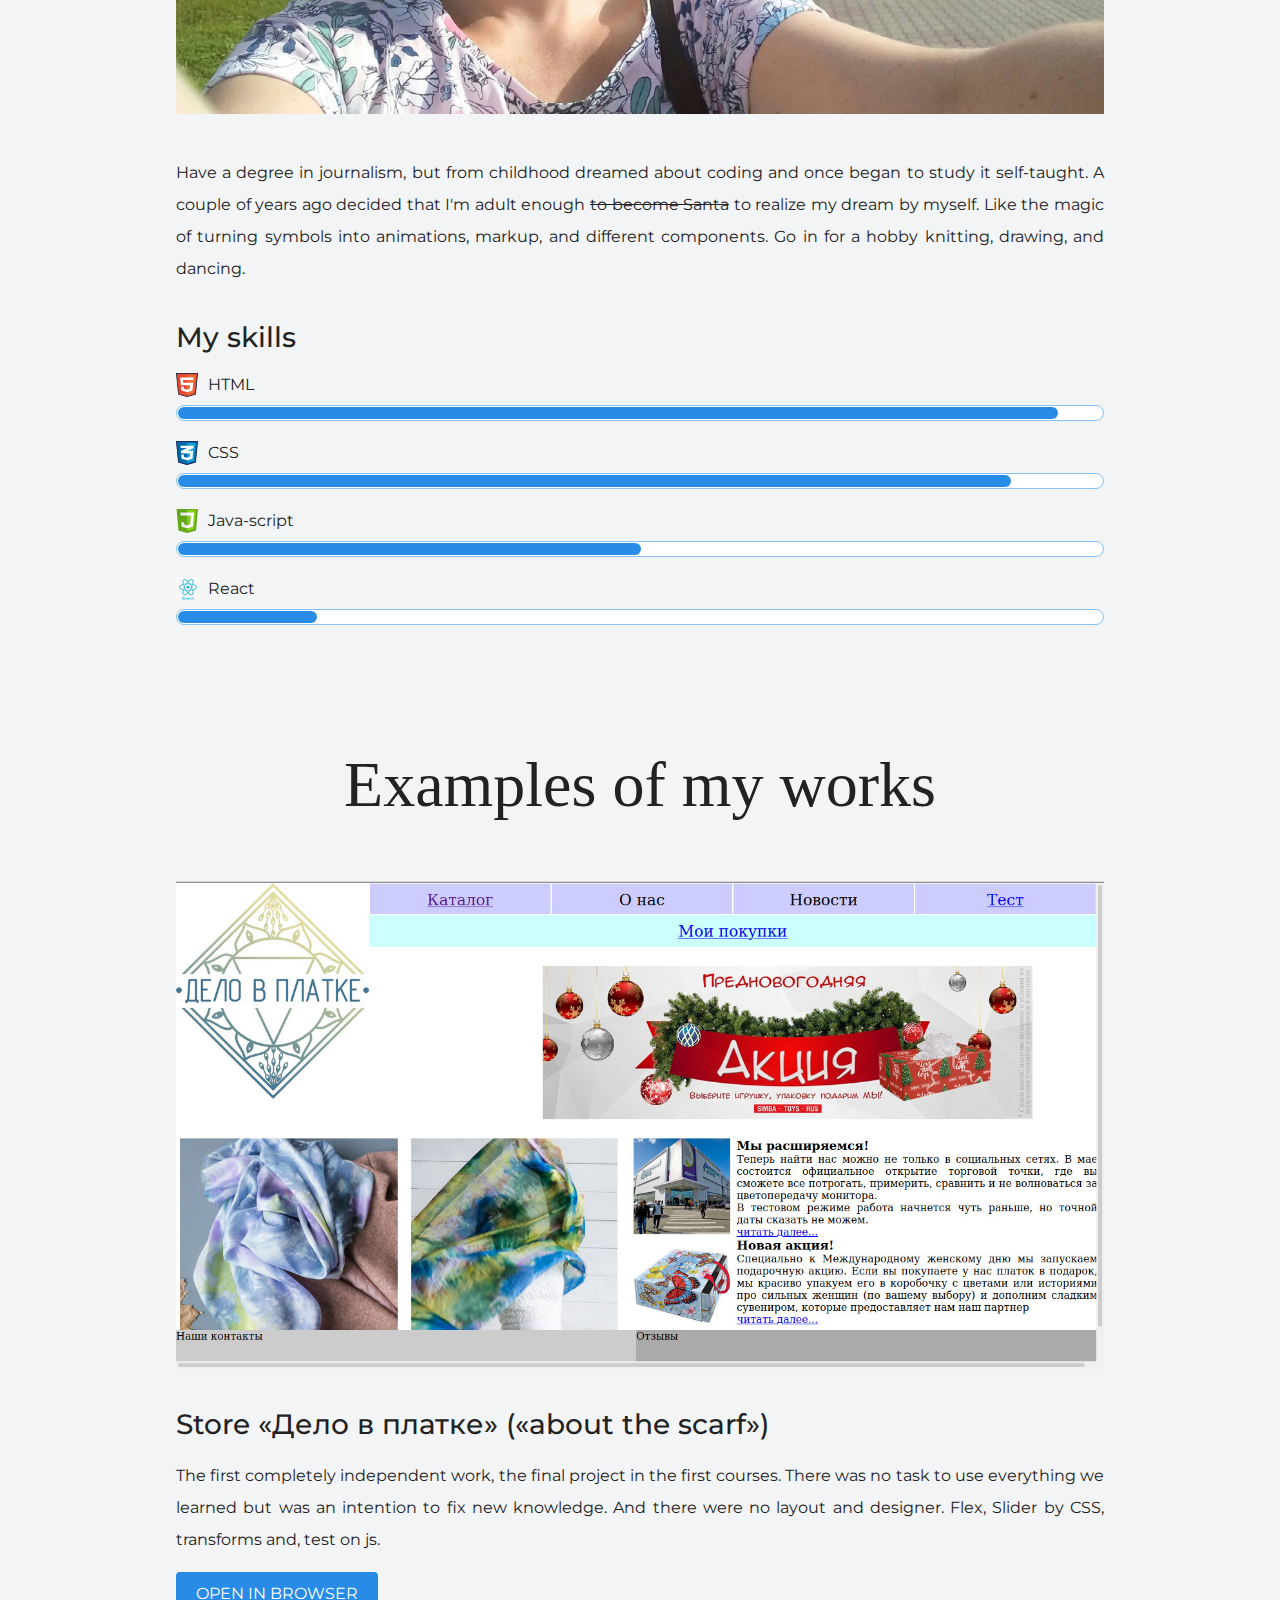
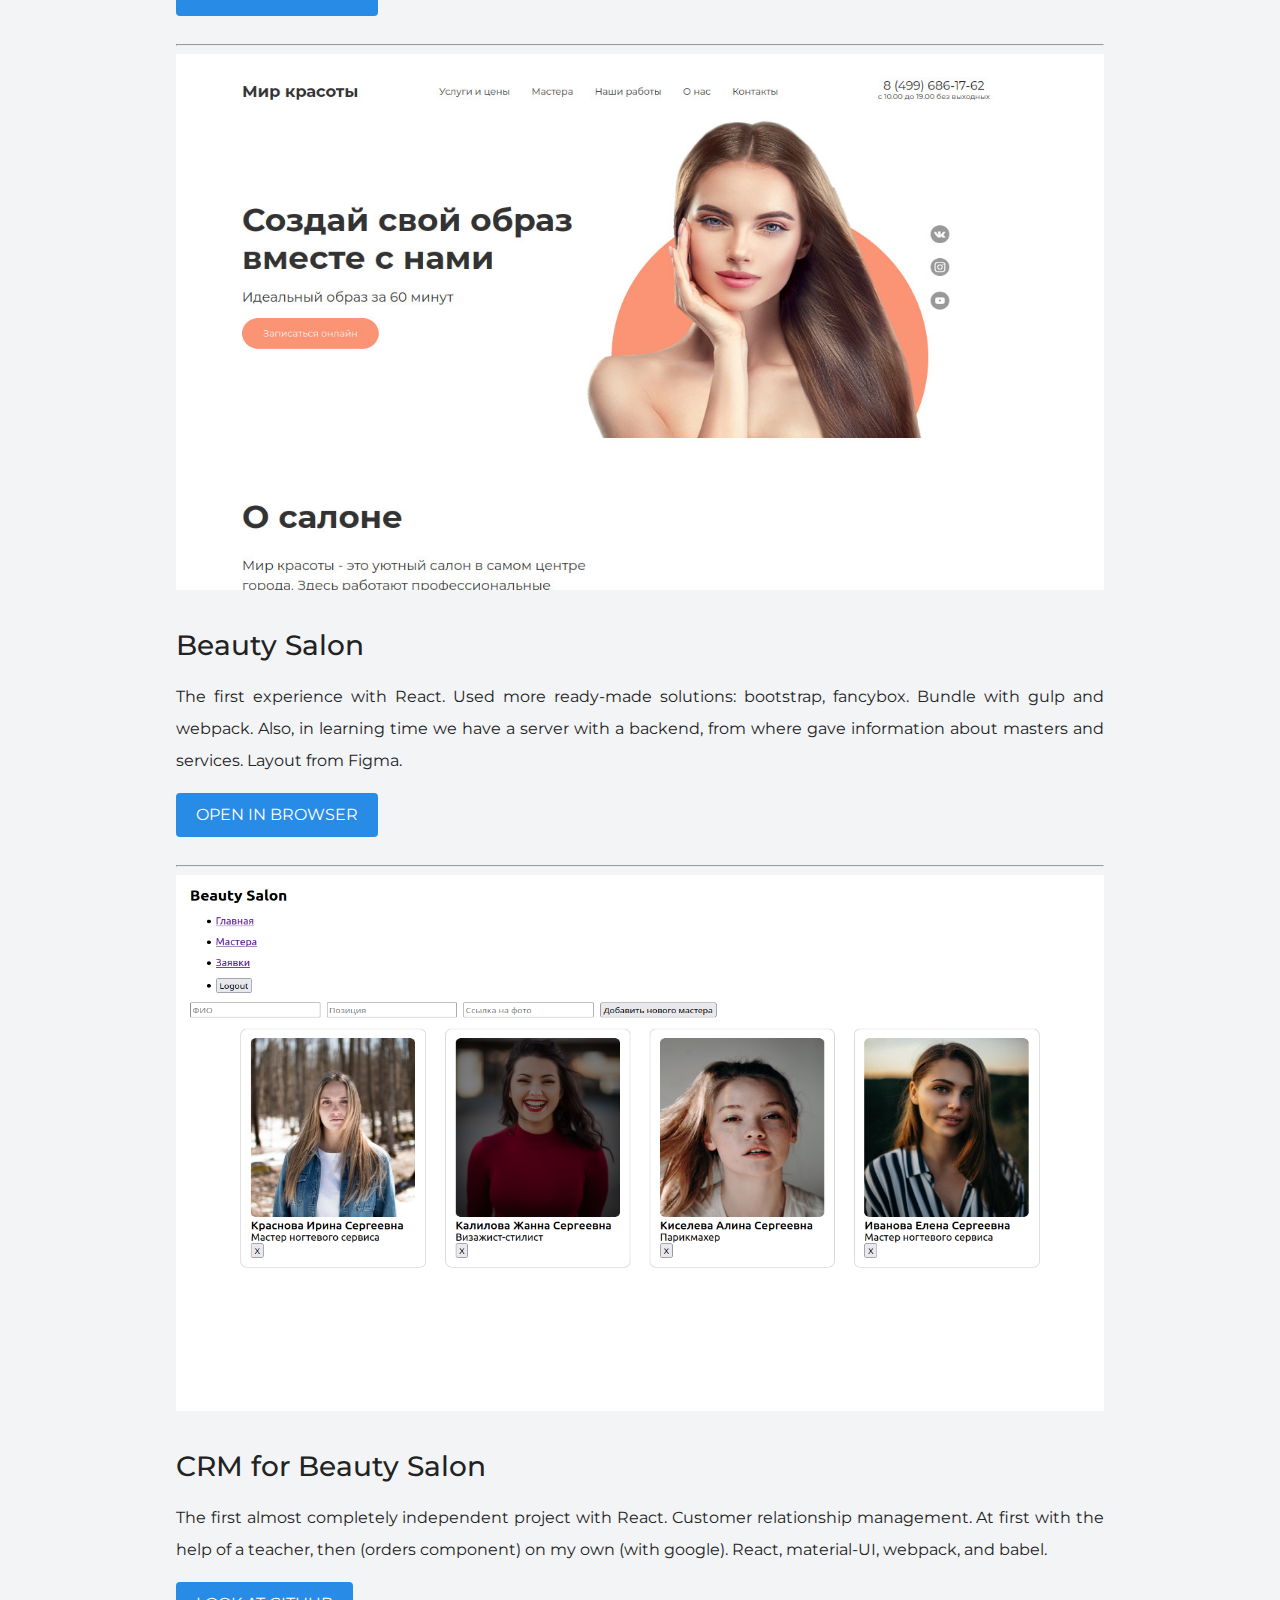
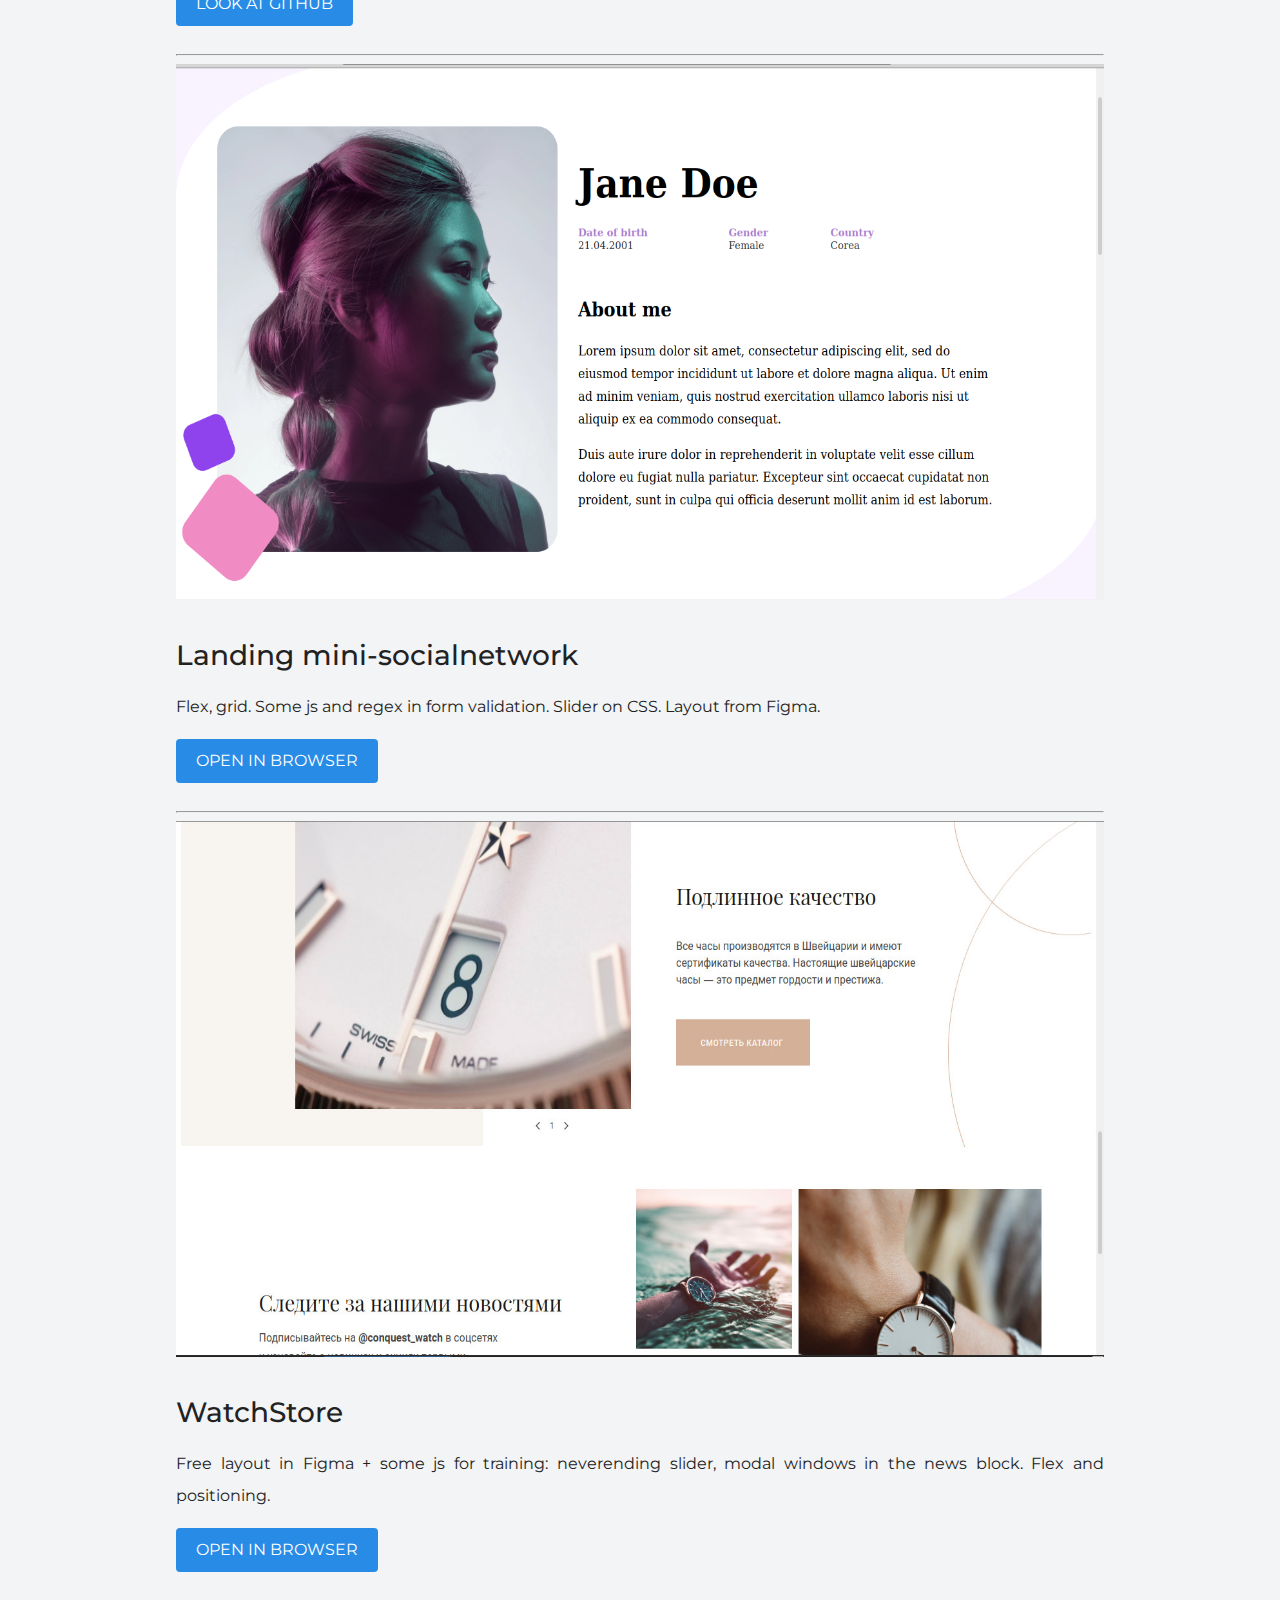
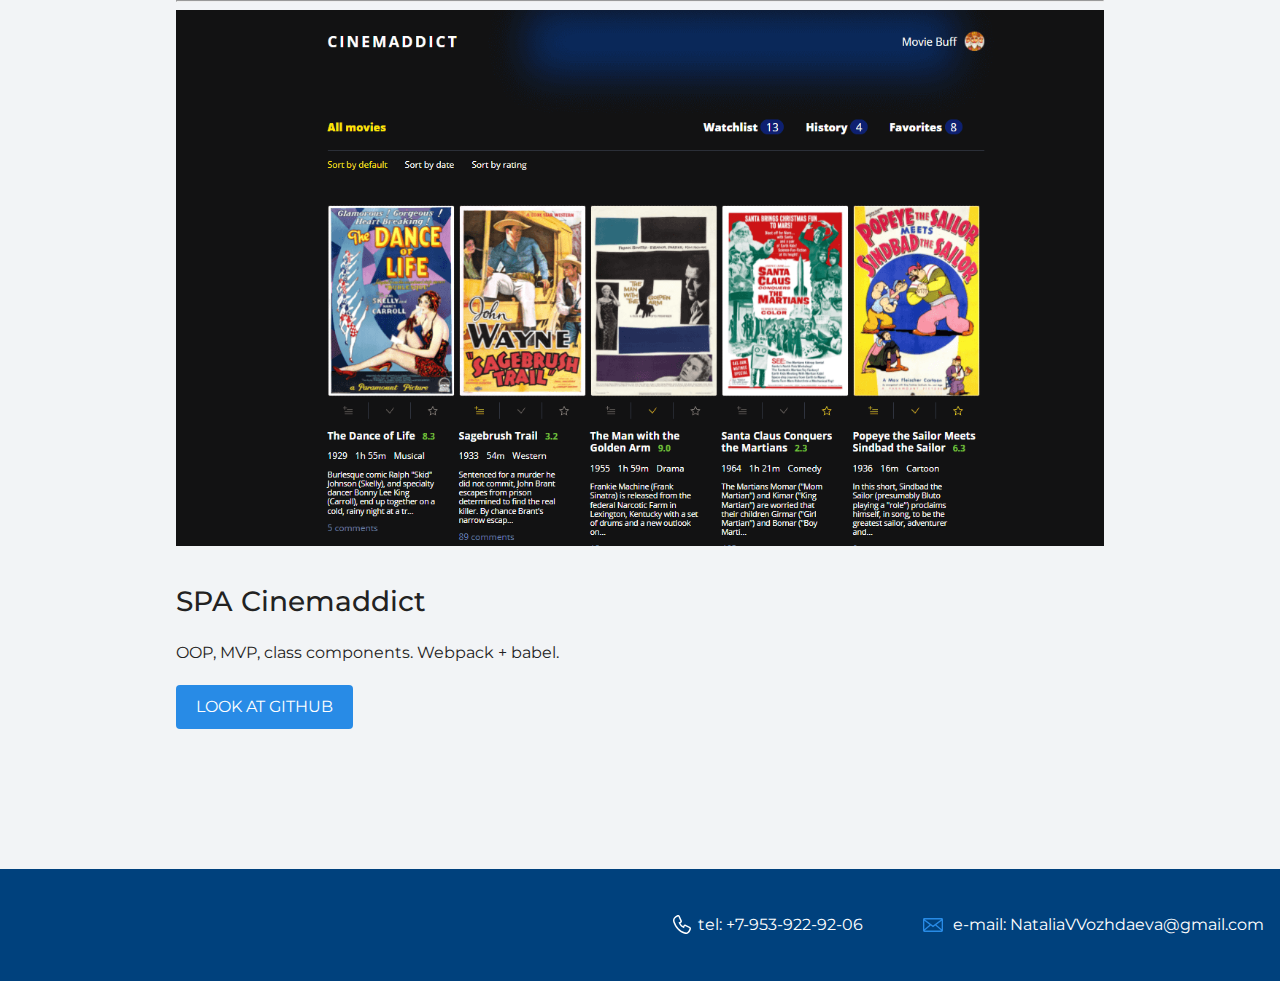
==== commit eff62363: "some fix" ====
--- a/index.html
+++ b/index.html
@@ -25,7 +25,7 @@
     <section class="hero-image">
       <div class="container">
         <h1 class="heading">Hi!</h1>
-        <h3>My name is Natalia Vozhdaeva, and I try to become a Junior frontend developer.</h3>
+        <h3>My name is Natalia Vozhdaeva, and I am a Junior frontend developer.</h3>
         <p>
           Know HTML, CSS, SCSS, javaScript. Worked with gulp and webpack. Now learning React. Can make landings,
           single-page applications. Don't push deadlines, attempt to don't postpone anything last moment, and do
@@ -107,10 +107,7 @@
           <img src="files/JD.png" width="928" height="536" alt="Jane Doe" />
         </figure>
         <h3>Landing mini-socialnetwork</h3>
-        <p>
-          Flex, grid. Some js and regex in form validation. Slider on CSS. The Mobile version is available. Layout from
-          Figma.
-        </p>
+        <p>Flex, grid. Some js and regex in form validation. Slider on CSS. Layout from Figma.</p>
         <a class="button" href="source/Jane Doe/src/index.html" target="_blank">Open in browser</a>
         <hr />
         <figure class="project-image">
